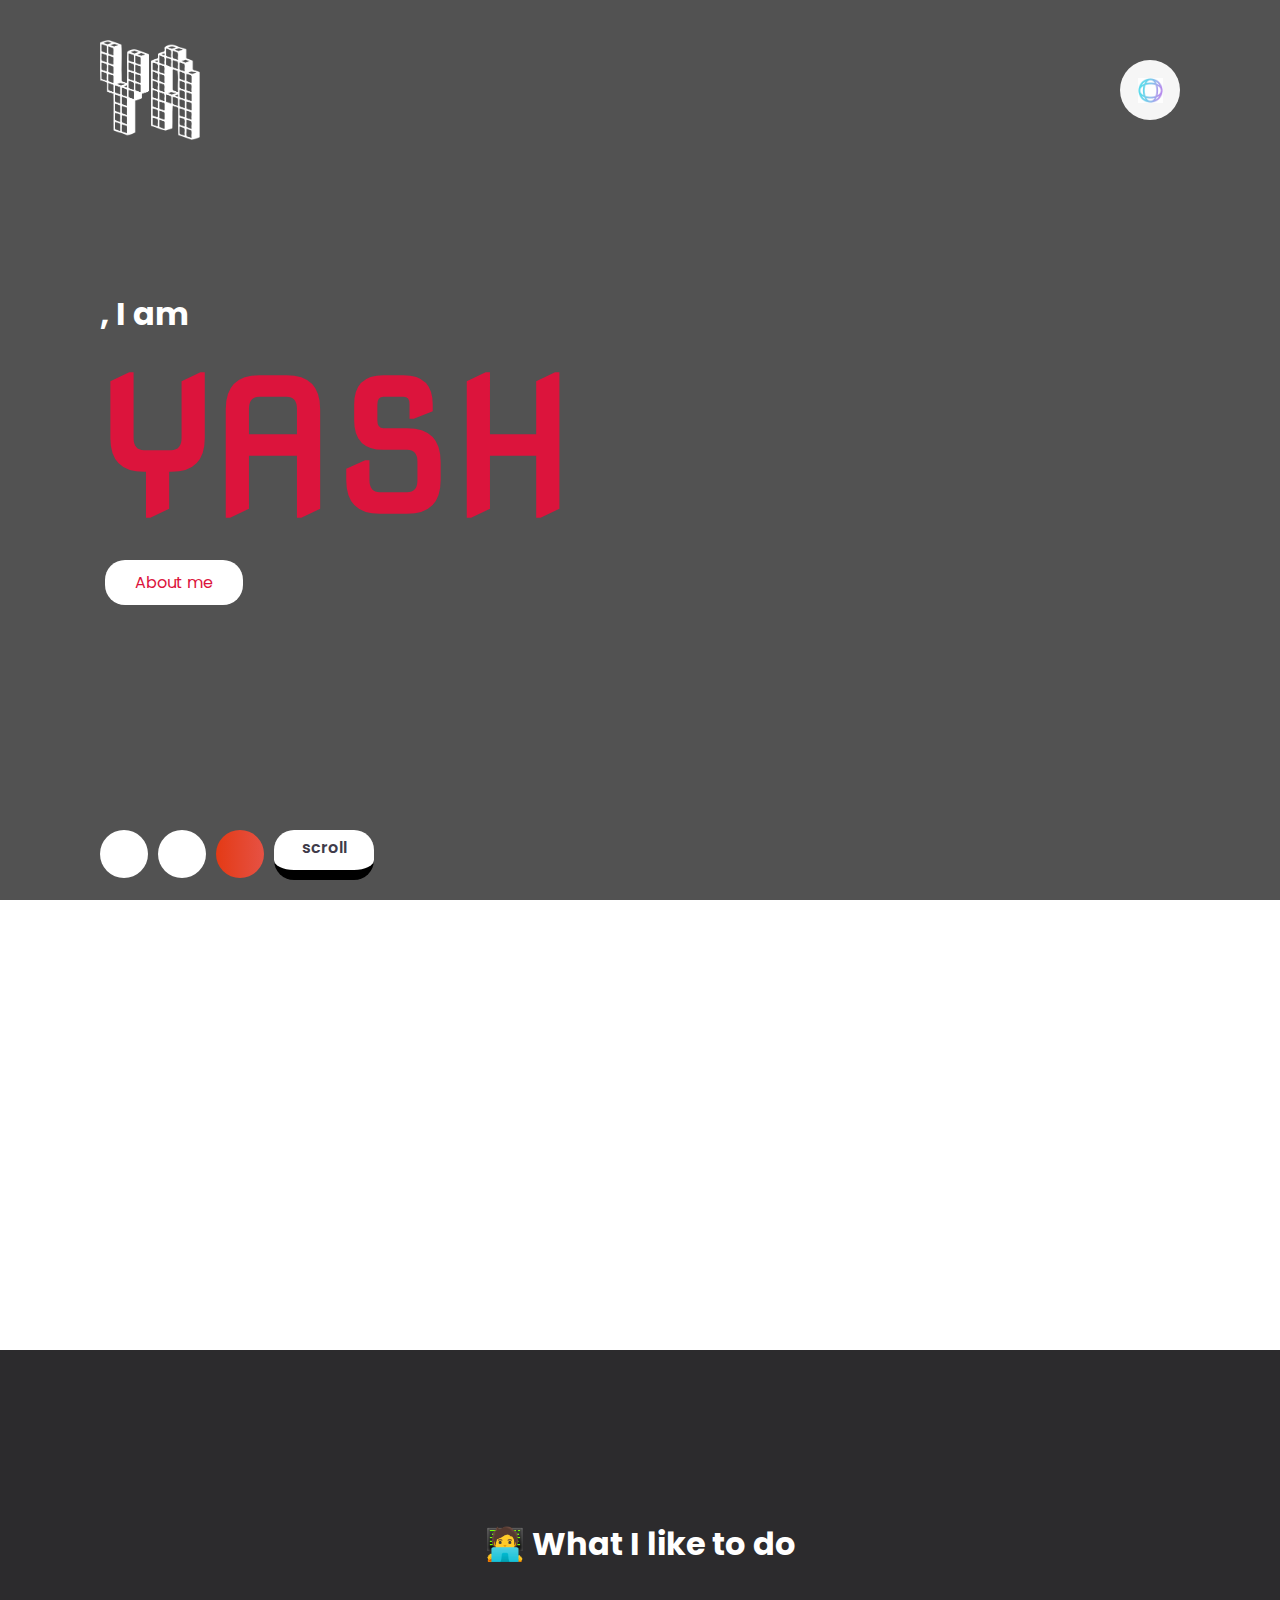
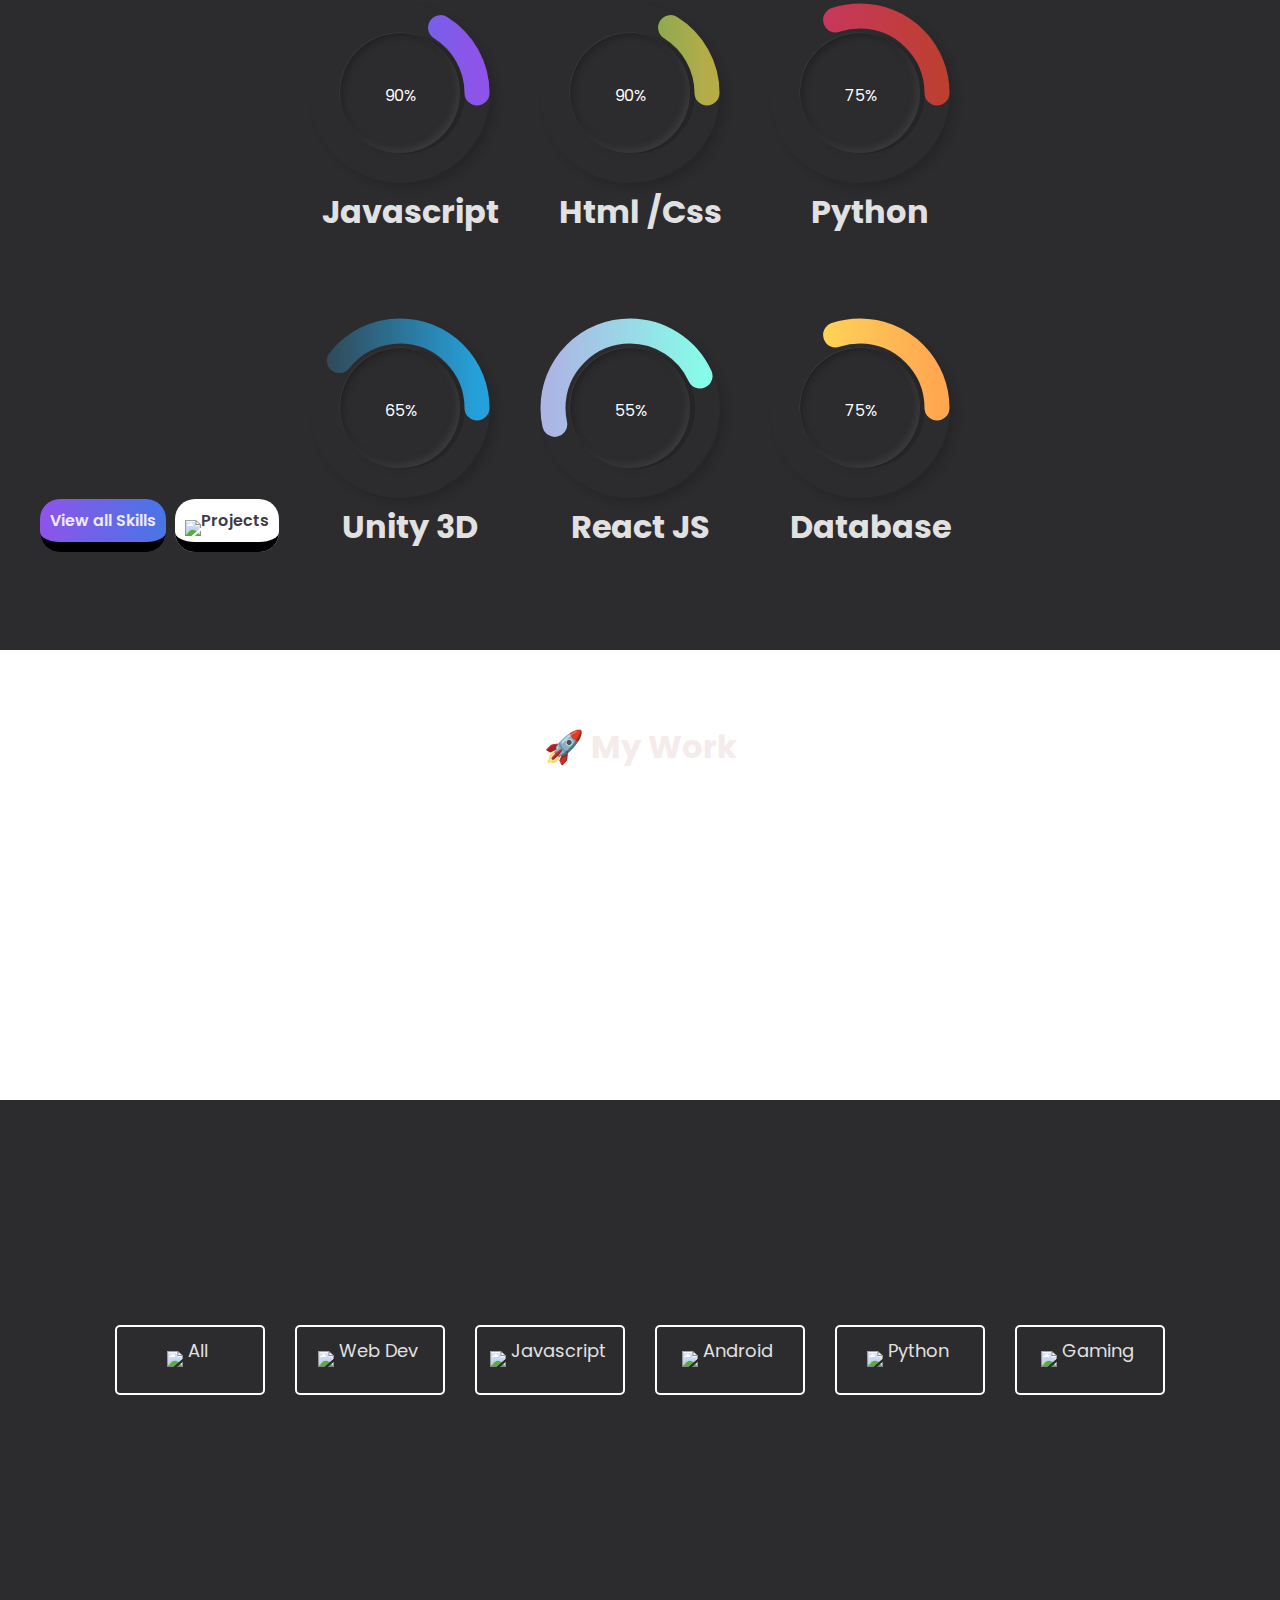
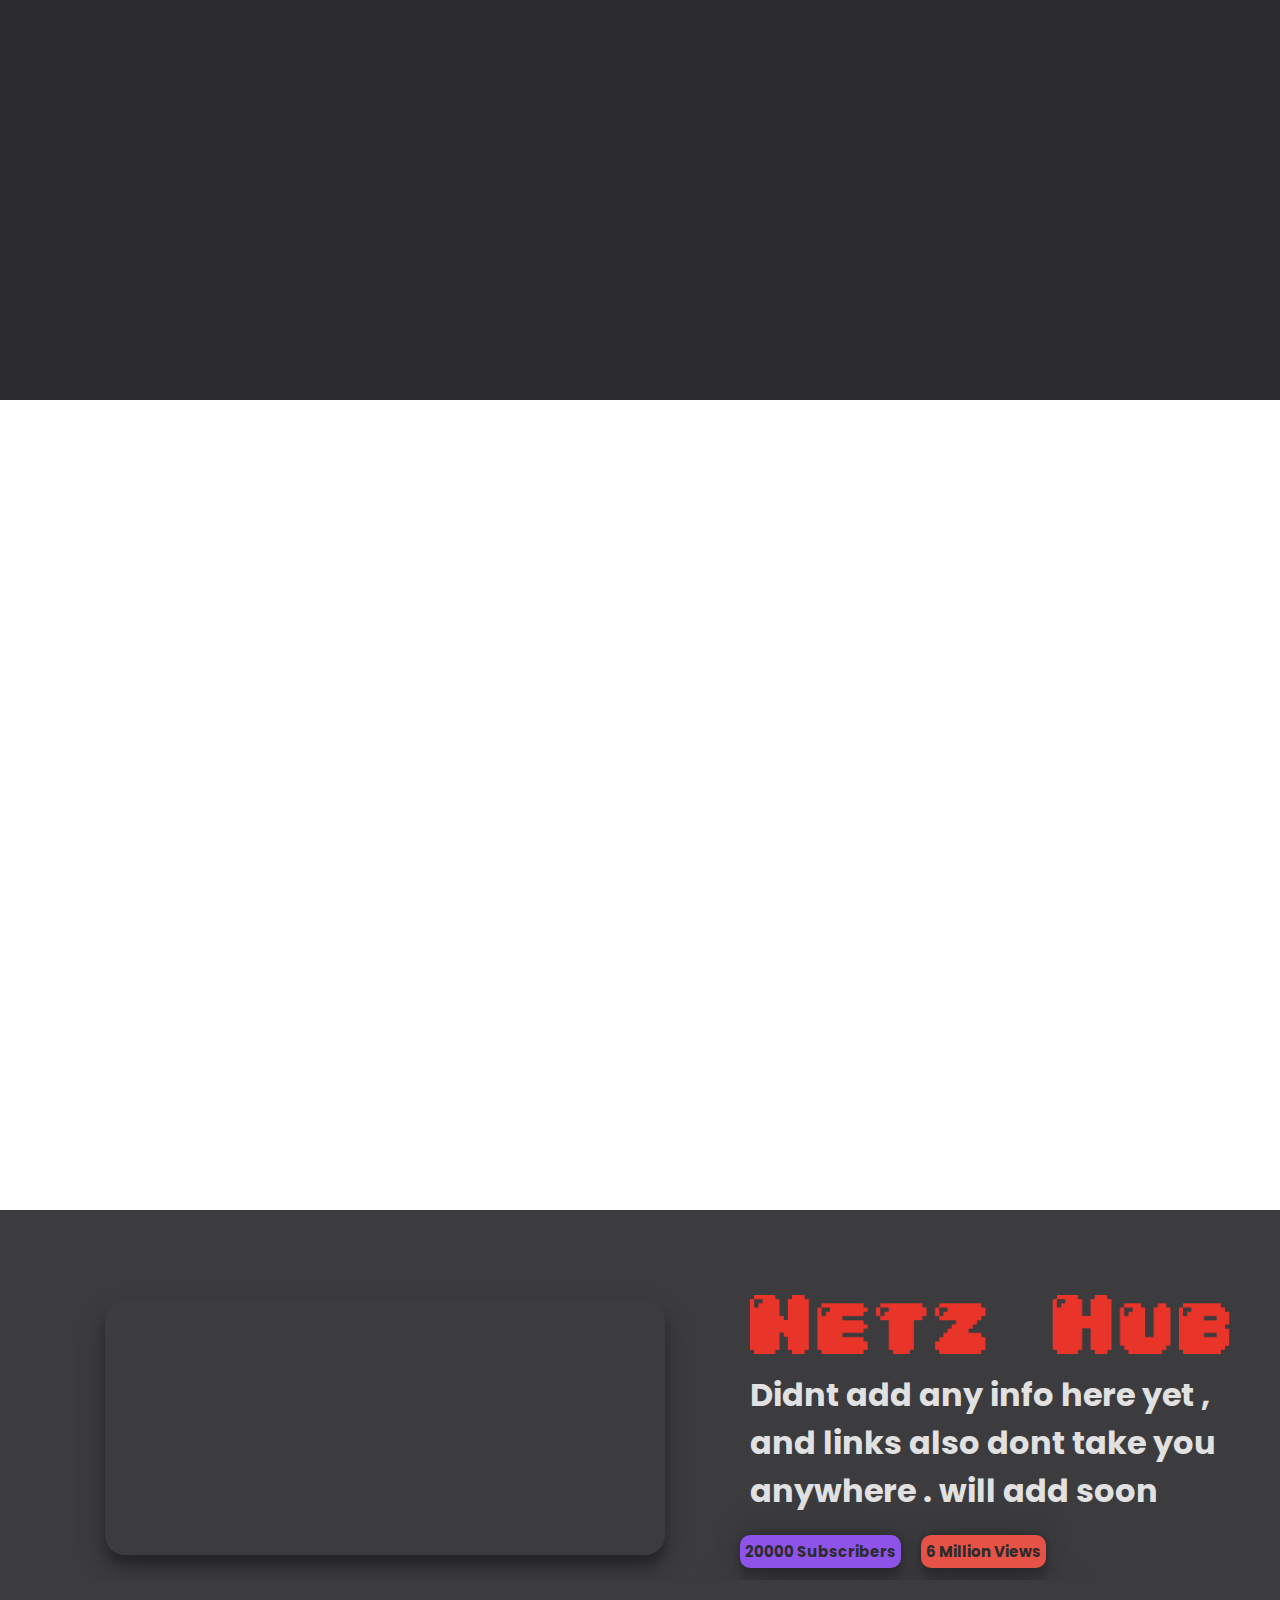
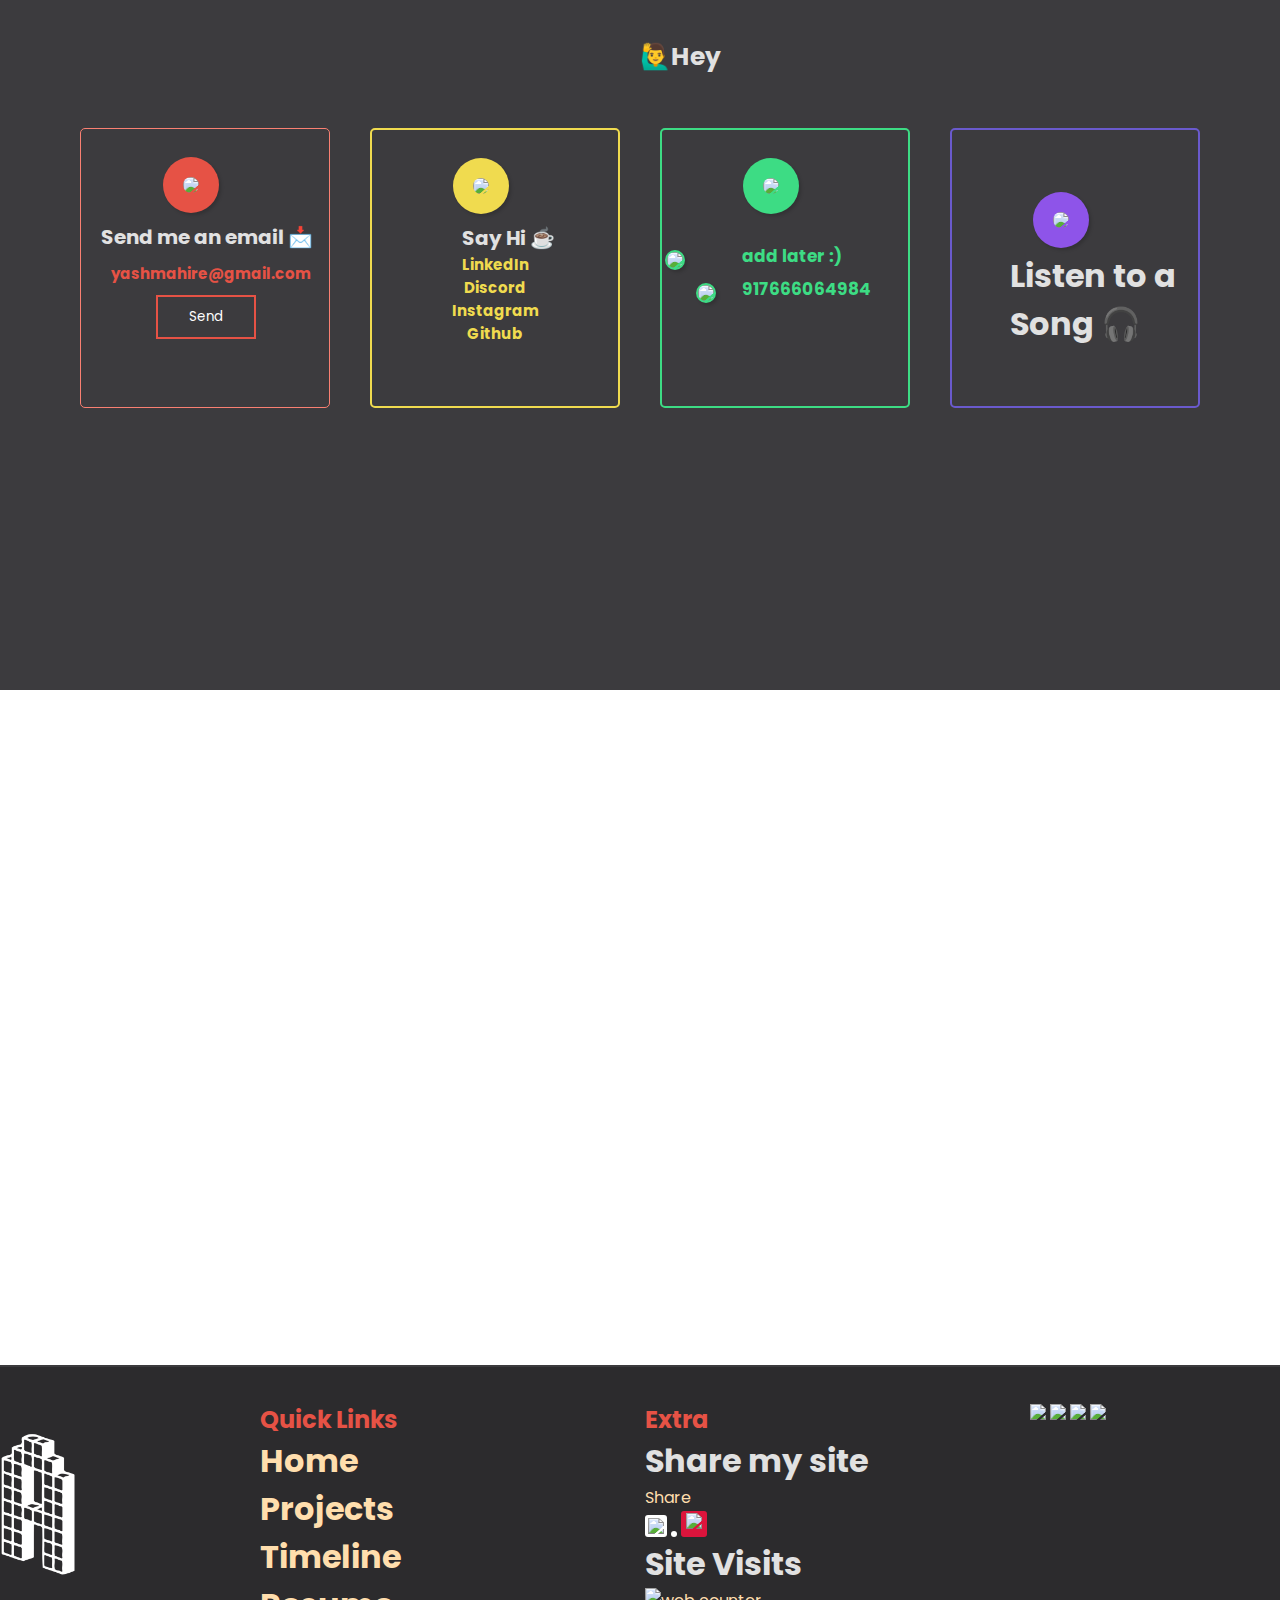
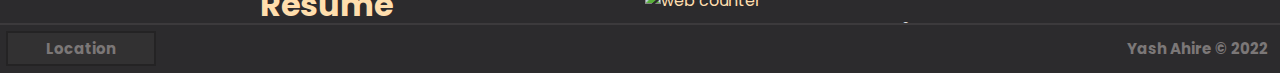
==== index.html @ e5a900ff "Update index.html" ====
<!DOCTYPE html>
<html lang="en">
  <head>
    <meta property="og:title" content="Yash's Portfolio Site " />
<meta property="og:description" content="Visit my Portfolio Site" />
<meta property="og:image" content="https://gifsyash.netlify.app/" />
    

    <meta charset="UTF-8" />
    <link rel="icon" type="image/x-icon" href="/Images/favicon.ico">
    <meta http-equiv="X-UA-Compatible" content="IE=edge" />
    <meta name="viewport" content="width=device-width, initial-scale=1.0" />
    <link rel="stylesheet" href="style.css" />
    
    <title>Yash Ahire</title>
  </head>
  <body>

    <div id="fb-root"></div>
<script async defer crossorigin="anonymous" src="https://connect.facebook.net/en_GB/sdk.js#xfbml=1&version=v14.0" nonce="l4SDa9qL"></script>

   <div id="preloader"></div>
   <div id="preloader1"></div>

    <!-- <... Front Page...> -->
    <section class="showcase">
      <header>
        <img class="logoimg" src = "/Images/logoimg.png">
        <div class="toggle">

        
          
        </div>
      </header>
      <video src="https://drive.google.com/uc?export=download&id=1hF4ecDEqpbgcAtjs-jgtnWR8RNo-8ffy"
      muted loop autoplay  alt="/Images/bk.png" ></video>

      <div class="overlay"></div>
      <div class="text">
        <h2><span class="auto-type"></span> , I am</h2>
        <h3>YASH</h3>
        <a href="/About me/about.html" class="abts">About me</a>
      </div>

      <ul class="social">
        <li ><a class="fb" href="https://linkedin.com/in/yahire"><img src="/Images/in.png" alt="" /></a></li>
        <li><a class="git" href="https://github.com/YashAnetz"><img src="/Images/git.png" alt="" /></a></li>
        <li><a class="yt" href="https://www.youtube.com/channel/UC6RlH4MrFA6i2940YKGhSkA"><img src="/Images/yt.png" alt="" /></a></li>
        <li><a class="scr" >scroll<img src="/Images/scrolll.png" alt="" /></a></li>

        
      </ul>
    </section>
    


    <div class = "menu">
        <ul>
            <li><a href="#">Home</a></li>
            <li><a href="#projects">Projects</a></li>
            <li><a class="ytbss" href="https://www.youtube.com/channel/UC6RlH4MrFA6i2940YKGhSkA">Youtube</a></li>
            <li><a href="/About me/res.pdf">Resume</a></li>
            <li><a class="abts" href="/About me/about.html">About me</a></li>
            <li><a class="ctn" href="#cn">Contact</a></li>
        </ul>

        </div>

  
        <script src="https://cdn.jsdelivr.net/npm/typed.js@2.0.12"></script>
        <script>
 
        
          var typed = new Typed(".auto-type", {
            strings: ['Hello','hola' ,'Namaste','Olá', 'nǐ hǎo 你好 ', 'Hallo' ,'Bonjour', 'Konnichiwa','Guten tag', '👋'  ],
            typeSpeed: 150,
            backSpeed: 150,
            loop: true
          });

          // <!-- <... Front Page end...> -->

        



      
          </script>



<section class="skills BeforeScroll" id="first">
  <div class="skillcon" >
  <h1 class="skill-header"  >🧑‍💻 What I like to do</h1>
  <div class="overlay1"></div>
  <div class="grid" id="grid">
 

    <div class="gridel"><div class="outer"><div class="inner">
      <div id="number">90%</div>
    </div></div>
  
    <svg xmlns="http://www.w3.org/2000/svg" version="1.1" width="180px" height="180px">
      <defs>
         <linearGradient id="GradientColor1">
            <stop offset="0%" stop-color="#4776E6 " />
            <stop offset="100%" stop-color="#8E54E9" />
         </linearGradient>
      </defs>
      <circle class="c1" stroke-linecap="round" />
</svg>

<h1 class="skilllabel">Javascript</h1>
</div>

<div class="gridel"><div class="outer"><div class="inner">
  <div id="number">90%</div>
</div></div>

<svg xmlns="http://www.w3.org/2000/svg" version="1.1" width="180px" height="180px">
  <defs>
     <linearGradient id="GradientColor2">
        <stop offset="0%" stop-color="#3CA55C" />
        <stop offset="100%" stop-color="#B5AC49" />
     </linearGradient>
  </defs>
  <circle class="c2" stroke-linecap="round" />
</svg>

<h1 class="skilllabel">Html /Css</h1>
</div>


<div class="gridel"><div class="outer"><div class="inner">
  <div id="number">75%</div>
</div></div>

<svg xmlns="http://www.w3.org/2000/svg" version="1.1" width="180px" height="180px">
  <defs>
     <linearGradient id="GradientColor3">
        <stop offset="0%" stop-color="#CB356B " />
        <stop offset="100%" stop-color="#BD3F32" />
     </linearGradient>
  </defs>
  <circle class="c3" stroke-linecap="round" />
</svg>

<h1 class="skilllabel" >Python</h1>
</div>



<div class="gridel"><div class="outer"><div class="inner">
  <div id="number">65%</div>
</div></div>



<svg xmlns="http://www.w3.org/2000/svg" version="1.1" width="180px" height="180px">
  <defs>
     <linearGradient id="GradientColor4">
        <stop offset="0%" stop-color="#314755" />
        <stop offset="100%" stop-color="#26a0da" />
     </linearGradient>
  </defs>
  <circle class="c4" stroke-linecap="round" />
</svg>

<h1 class="skilllabel">Unity 3D</h1>
</div>

<div class="gridel"><div class="outer"><div class="inner">
  <div id="number">55%</div>
</div></div>

<svg xmlns="http://www.w3.org/2000/svg" version="1.1" width="180px" height="180px">
  <defs>
     <linearGradient id="GradientColor5">
        <stop offset="0%" stop-color="#acb6e5 " />
        <stop offset="100%" stop-color="#86fde8" />
     </linearGradient>
  </defs>
  <circle class="c5" stroke-linecap="round" />
</svg>

<h1 class="skilllabel">React JS</h1>
</div>


<div class="gridel"><div class="outer"><div class="inner">
  <div id="number">75%</div>
</div></div>

<svg xmlns="http://www.w3.org/2000/svg" version="1.1" width="180px" height="180px">
  <defs>
     <linearGradient id="GradientColor6">
        <stop offset="0%" stop-color="#ffe259" />
        <stop offset="100%" stop-color="#ffa751" />
     </linearGradient>
  </defs>
  <circle class="c6" stroke-linecap="round" />
</svg>

<h1 class="skilllabel">Database</h1>
</div>



    

    
   

  </div>
  <div class="page2-buttons">
  <a href="https://yashahire.netlify.app/about%20me/about/#hob" class="skills-more" >View all Skills</a>
  <a href="#second" class="topro"><img src="/Images/scrolll.png"/>Projects</a>
  </div>
</div>






<section>
  <h1 class="work-header"  id="second">🚀 My Work</h1>
  <section class="projects" id="projects">
    <div class="grid1">
      <div class="gridel1 al" tabindex="1" autofocus><img src="https://img.icons8.com/ios-glyphs/30/FFFFFF/globe--v1.png"/>All</div>

      <div class="gridel1 we" tabindex="1"><img src="https://img.icons8.com/ios-glyphs/30/FFFFFF/globe--v1.png"/>Web Dev</div>
      <div class="gridel1 js" tabindex="1"><img src="https://img.icons8.com/ios-glyphs/30/FFFFFF/javascript.png"/>Javascript</div>
      <div class="gridel1 an" tabindex="1"><img src="https://img.icons8.com/ios-glyphs/30/FFFFFF/android-os.png"/>Android</div>
      <div class="gridel1 py" tabindex="1"><img src="https://img.icons8.com/ios-glyphs/30/FFFFFF/python.png"/>Python</div>
      <div class="gridel1 ga" tabindex="1"><img src="https://img.icons8.com/ios-glyphs/30/FFFFFF/basketball--v1.png"/>Gaming</div>
      
<!-- 
      █░░░█ █▀▀ █▀▀▄ 　 █▀▀█ █▀▀█ █▀▀█ ░░▀ █▀▀ █▀▀ ▀▀█▀▀ █▀▀ 
      █▄█▄█ █▀▀ █▀▀▄ 　 █░░█ █▄▄▀ █░░█ ░░█ █▀▀ █░░ ░░█░░ ▀▀█ 
      ░▀░▀░ ▀▀▀ ▀▀▀░ 　 █▀▀▀ ▀░▀▀ ▀▀▀▀ █▄█ ▀▀▀ ▀▀▀ ░░▀░░ ▀▀▀ -->

  
    </div>
    <div class="web hide">
    <div class="grid1projects">
      
      <div class="gridwd">
        
        <img class="cardimg" src="/Images/port2022.png">
       
         <img class="cardlogo" id="logo"  src="/Images/logoimg.png"> 
        <div class="cardoverlay">
          <h1 class="cardheading">Portfolio 2022</h1>
          <div class="cardhover">
              <p class="cardtext"> This is my new and updated portfolio site with added features and more content . MI have added some new features like Share buttons , Rating option , Listen to songs from spotify and some animations  </p>
              <a href="https://github.com/YashAnetz/NewPortfolio-2022"> <img class="gitmid" id="gitmid" src="/gifd/git.gif"/></a>
              <a href="https://yashahire.netlify.app/"><img class="nextmid" id="nextmid" src="/gifd/nextgif.gif"/></a>
 

          </div>
        </div>
      </div>



      <div class="gridwd"><img class="cardimg" src="/Images/oldport.png"><img class="cardlogo" id="logo" src="/Images/oldport (1).png">
        <div class="cardoverlay">
          <h1 class="cardheading">Portfolio 2019</h1>
          <div class="cardhover2">
            <p class="cardtext">This is my old portfolio site . I wont be updating any content on this site but this website will be online in Netlify . </p>
            <a href="https://github.com/YashAnetz/NewPortfolio-2022"> <img class="gitmid" id="gitmid" src="/gifd/git.gif"/></a>
             <a href="https://yashnetz.netlify.app/"><img class="nextmid" id="nextmid"src="/gifd/nextgif.gif"/></a>


          </div>
        </div></div>

      <div class="gridwd"><img class="cardimg" src="/Images/yog.png"><img class="cardlogo" id="logo" src="/Images/yogaico.png">
        <div class="cardoverlay">
          <h1 class="cardheading">Niramay - Yoga Site</h1>
          <div class="cardhover3">
            <p class="cardtext"> I am  developing this website for Niramay Yoga Centre . This site is currently a Infromation only site . I am planning to add Registration , Online payment etc options to this site . This site is currently on netlify and would be moved to a permanent domain.  </p>
            <a href="https://github.com/YashAnetz/NewPortfolio-2022"> <img class="gitmid" id="gitmid" src="/gifd/git.gif"/></a>
             <a href=" https://niramayyoga.netlify.app/"><img class="nextmid" id="nextmid"src="/gifd/nextgif.gif"/></a>


          </div>
        </div></div>

      <div class="gridwd"><img class="cardimg" src="/Images/blogger.png"><img class="cardlogo" id="logo" src="/Images/minebloico.png">
      
        <div class="cardoverlay">
          <h1 class="cardheading">Mini Blogger</h1>
          <div class="cardhover4">
            <p class="cardtext">This is a miniBlogging site which combines Javascript and firebase . The application is simple with the add and append function . where the blog content is Saved and retrieved from firebase  </p>
            <a href="https://github.com/YashAnetz/NewPortfolio-2022"> <img class="gitmid" id="gitmid" src="/gifd/git.gif"/></a>
             <a href="#"><img class="nextmid" id="nextmid"src="/gifd/nextgif.gif"/></a>


          </div>
        </div></div>
      
          
    
  
    </div>
    </div>

<!-- 
    ░█████╗░███╗░░██╗██████╗░██████╗░░█████╗░██╗██████╗░
    ██╔══██╗████╗░██║██╔══██╗██╔══██╗██╔══██╗██║██╔══██╗
    ███████║██╔██╗██║██║░░██║██████╔╝██║░░██║██║██║░░██║
    ██╔══██║██║╚████║██║░░██║██╔══██╗██║░░██║██║██║░░██║
    ██║░░██║██║░╚███║██████╔╝██║░░██║╚█████╔╝██║██████╔╝
    ╚═╝░░╚═╝╚═╝░░╚══╝╚═════╝░╚═╝░░╚═╝░╚════╝░╚═╝╚═════╝░ -->


    <div class="android hide">
      <div class="grid1projects">
        
        <div class="gridwd"><img class="cardimg" src="/Images/foodiess.png">
          <img class="cardlogo" id="logo" src="/Images/foodielogo.PNG">
      
          <div class="cardoverlay">
            <h1 class="cardheading">Foodie: order</h1>
            <div class="cardhover2">
              <p class="cardtext">This application was created as my undergrad MINIproject . Foodie app lets the user order food from street food stalls or book table at restaurants . The application also has a feature for business owners to register their restaurants</p>
              <a href="https://github.com/YashAnetz/NewPortfolio-2022"> <img class="gitmid" id="gitmid" src="/gifd/git.gif"/></a>
               <a href="#"><img class="nextmid" id="nextmid"src="/gifd/nextgif.gif"/></a>
  
  
            </div>
          </div></div>

          <div class="gridwd"><img class="cardimg" src="/Images/boxss.png"><img class="cardlogo" id="logo" src="/Images/boxlogo.png">
      
            <div class="cardoverlay">
              <h1 class="cardheading">BOX 2d - Retro</h1>
              <div class="cardhover3">
                <p class="cardtext">This is a retro android game based on the famous game : Mario Bros . Instead of a human like character this game features a box . This game has obstracles , Coins , Powerups etc</p>
                <a href="https://github.com/YashAnetz/NewPortfolio-2022"> <img class="gitmid" id="gitmid" src="/gifd/git.gif"/></a>
                 <a href="#"><img class="nextmid" id="nextmid"src="/gifd/nextgif.gif"/></a>
    
    
              </div>
            </div></div>

            <div class="gridwd"><img class="cardimg" src="/Images/racerss.png"><img class="cardlogo" id="logo" src="/Images/racelogo.png">
      
              <div class="cardoverlay">
                <h1 class="cardheading">Highway Racer 2d</h1>
                <div class="cardhover4">
                  <p class="cardtext"> Highway racer 2d is inspired by old 2d racing games . Even with minimal graphics and Memory specs , This game can run smoothly on any device .  </p>
                  <a href="https://github.com/YashAnetz/NewPortfolio-2022"> <img class="gitmid" id="gitmid" src="/gifd/git.gif"/></a>
                   <a href="#"><img class="nextmid" id="nextmid"src="/gifd/nextgif.gif"/></a>
      
      
                </div>
              </div></div>
        
    
      </div>
      </div>

<!--       
██████╗░██╗░░░██╗████████╗██╗░░██╗░█████╗░███╗░░██╗
██╔══██╗╚██╗░██╔╝╚══██╔══╝██║░░██║██╔══██╗████╗░██║
██████╔╝░╚████╔╝░░░░██║░░░███████║██║░░██║██╔██╗██║
██╔═══╝░░░╚██╔╝░░░░░██║░░░██╔══██║██║░░██║██║╚████║
██║░░░░░░░░██║░░░░░░██║░░░██║░░██║╚█████╔╝██║░╚███║
╚═╝░░░░░░░░╚═╝░░░░░░╚═╝░░░╚═╝░░╚═╝░╚════╝░╚═╝░░╚══╝ -->

<div class="python hide">
  <div class="grid1projects">

    <div class="gridwd"><img class="cardimg" src="/Images/hearmess.png">
      <img class="cardlogo" id="logo" src="/Images/hearmelogo.png">
  
      <div class="cardoverlay">
        <h1 class="cardheading">Hear me - ASL</h1>
        <div class="cardhover2">
          <p class="cardtext">Hear me is a application integrated with Leap Motion controller which maps Hand movements to XYZ Axis and with the help of Machine learning coverts the Sign language to Audio . This application is Highly beneficial for the deaf and mute .</p>
          <a href="https://github.com/YashAnetz/NewPortfolio-2022"> <img class="gitmid" id="gitmid" src="/gifd/git.gif"/></a>
           <a href="https://youtu.be/J1H-A5mk0lQ"><img class="nextmid" id="nextmid"src="/gifd/nextgif.gif"/></a>


        </div>
      </div></div>




    </div></div>

<!--     
░██████╗░░█████╗░███╗░░░███╗██╗███╗░░██╗░██████╗░
██╔════╝░██╔══██╗████╗░████║██║████╗░██║██╔════╝░
██║░░██╗░███████║██╔████╔██║██║██╔██╗██║██║░░██╗░
██║░░╚██╗██╔══██║██║╚██╔╝██║██║██║╚████║██║░░╚██╗
╚██████╔╝██║░░██║██║░╚═╝░██║██║██║░╚███║╚██████╔╝
░╚═════╝░╚═╝░░╚═╝╚═╝░░░░░╚═╝╚═╝╚═╝░░╚══╝░╚═════╝░ -->


    <div class="gaming hide">
      <div class="grid1projects">

        <div class="gridwd"><img class="cardimg" src="/Images/whackss.png">
          <img class="cardlogo" id="logo" src="/Images/whacklogo.png">
      
          <div class="cardoverlay">
            <h1 class="cardheading">Whack a Mole</h1>
            <div class="cardhover4">
              <p class="cardtext">The information will be added later whem I get time until that Its all lorems and ipsons  
                consectetur adipisicing elit. Voluptatum commodi,
                quos vero praesentium aliquam aperiam quas veritatis
                 nemo voluptates voluptas.</p>
              <a href="https://github.com/YashAnetz/NewPortfolio-2022"> <img class="gitmid" id="gitmid" src="/gifd/git.gif"/></a>
               <a href="#"><img class="nextmid" id="nextmid"src="/gifd/nextgif.gif"/></a>
    
    
            </div>
          </div></div>

          <div class="gridwd"><img class="cardimg" src="/Images/logoss.png">
            <img class="cardlogo" id="logo" src="/Images/guesslogo.png">
        
            <div class="cardoverlay">
              <h1 class="cardheading">Guess the Logo</h1>
              <div class="cardhover3">
                <p class="cardtext">The information will be added later whem I get time until that Its all lorems and ipsons  
                  consectetur adipisicing elit. Voluptatum commodi,
                  quos vero praesentium aliquam aperiam quas veritatis
                   nemo voluptates voluptas.</p>
                <a href="https://github.com/YashAnetz/NewPortfolio-2022"> <img class="gitmid" id="gitmid" src="/gifd/git.gif"/></a>
                 <a href="#"><img class="nextmid" id="nextmid"src="/gifd/nextgif.gif"/></a>
      
      
              </div>
            </div></div>

            <div class="gridwd"><img class="cardimg" src="/Images/pigss.png">
              <img class="cardlogo" id="logo" src="/Images/piglogo.png">
          
              <div class="cardoverlay">
                <h1 class="cardheading">PIG Game - 2P</h1>
                <div class="cardhover2">
                  <p class="cardtext">The information will be added later whem I get time until that Its all lorems and ipsons  
                    consectetur adipisicing elit. Voluptatum commodi,
                    quos vero praesentium aliquam aperiam quas veritatis
                     nemo voluptates voluptas.</p>
                  <a href="https://github.com/YashAnetz/NewPortfolio-2022"> <img class="gitmid" id="gitmid" src="/gifd/git.gif"/></a>
                   <a href="#"><img class="nextmid" id="nextmid"src="/gifd/nextgif.gif"/></a>
        
        
                </div>
              </div></div>

              <div class="gridwd"><img class="cardimg" src="/Images/guessnumss.png">
                <img class="cardlogo" id="logo" src="/Images/guessnumlogo.png">
            
                <div class="cardoverlay">
                  <h1 class="cardheading">Guess the Number</h1>
                  <div class="cardhover2">
                    <p class="cardtext">The information will be added later whem I get time until that Its all lorems and ipsons  
                      consectetur adipisicing elit. Voluptatum commodi,
                      quos vero praesentium aliquam aperiam quas veritatis
                       nemo voluptates voluptas.</p>
                    <a href="https://github.com/YashAnetz/NewPortfolio-2022"> <img class="gitmid" id="gitmid" src="/gifd/git.gif"/></a>
                     <a href="#"><img class="nextmid" id="nextmid"src="/gifd/nextgif.gif"/></a>
          
          
                  </div>
                </div></div>

                <div class="gridwd"><img class="cardimg" src="/Images/racerss.png"><img class="cardlogo" id="logo" src="/Images/racelogo.png">
      
                  <div class="cardoverlay">
                    <h1 class="cardheading">Highway Racer 2d</h1>
                    <div class="cardhover4">
                      <p class="cardtext"> Highway racer 2d is inspired by old 2d racing games . Even with minimal graphics and Memory specs , This game can run smoothly on any device .  </p>
                      <a href="https://github.com/YashAnetz/NewPortfolio-2022"> <img class="gitmid" id="gitmid" src="/gifd/git.gif"/></a>
                       <a href="http://thenetzhub.blogspot.com/2018/02/image-result-for-download-for-android.html"><img class="nextmid" id="nextmid"src="/gifd/nextgif.gif"/></a>
          
          
                    </div>
                  </div></div>

               


        
                  <div class="gridwd"><img class="cardimg" src="/Images/boxss.png"><img class="cardlogo" id="logo" src="/Images/boxlogo.png">
              
                    <div class="cardoverlay">
                      <h1 class="cardheading">BOX 2d - Retro</h1>
                      <div class="cardhover3">
                        <p class="cardtext">This is a retro android game based on the famous game : Mario Bros . Instead of a human like character this game features a box . This game has obstracles , Coins , Powerups etc</p>
                        <a href="https://github.com/YashAnetz/NewPortfolio-2022"> <img class="gitmid" id="gitmid" src="/gifd/git.gif"/></a>
                         <a href="http://thenetzhub.blogspot.com/2018/02/box-2d-android-statusunder-construction.html"><img class="nextmid" id="nextmid"src="/gifd/nextgif.gif"/></a>
            
            
                      </div>
                    </div></div>
              
          
    


      </div></div>

      
<!-- 
  ───░█ ─█▀▀█ ░█──░█ ─█▀▀█ ░█▀▀▀█ ░█▀▀█ ░█▀▀█ ▀█▀ ░█▀▀█ ▀▀█▀▀ 
  ─▄─░█ ░█▄▄█ ─░█░█─ ░█▄▄█ ─▀▀▀▄▄ ░█─── ░█▄▄▀ ░█─ ░█▄▄█ ─░█── 
  ░█▄▄█ ░█─░█ ──▀▄▀─ ░█─░█ ░█▄▄▄█ ░█▄▄█ ░█─░█ ▄█▄ ░█─── ─░█── -->


      <div class="javascript hide">
        <div class="grid1projects">


          <div class="gridwd"><img class="cardimg" src="/Images/mazess.png">
            <img class="cardlogo" id="logo" src="/Images/bankistlogo.png">
        
            <div class="cardoverlay">
              <h1 class="cardheading">MAZE BANK - Online</h1>
              <div class="cardhover2">
                <p class="cardtext">Maze bank is based on Jonas's Bankist application from Udemy course . Maze bank application has a minimal UI and simplified banking experience with multiple operations and currencies .🆕 - Apply for loan</p>
                <a href="https://github.com/YashAnetz/NewPortfolio-2022"> <img class="gitmid" id="gitmid" src="/gifd/git.gif"/></a>
                 <a href="/Projects/2 Spending Tracker/spend.html"><img class="nextmid" id="nextmid"src="/gifd/nextgif.gif"/></a>
      
      
              </div>
            </div></div>



            <div class="gridwd"><img class="cardimg" src="/Images/moneyss.png">
              <img class="cardlogo" id="logo" src="/Images/moneylogo.png">
          
              <div class="cardoverlay">
                <h1 class="cardheading">Spending Tracker</h1>
                <div class="cardhover2">
                  <p class="cardtext">

                    This mini app lets you manage yout daily expenses . you can enter income and expenses and this application with compute the total balance as well as the history of expenditure . You can also set a income / Spending goal


                    </p>
                  <a href="https://github.com/YashAnetz/NewPortfolio-2022"> <img class="gitmid" id="gitmid" src="/gifd/git.gif"/></a>
                   <a href="/Projects/2 Spending Tracker/spend.html"><img class="nextmid" id="nextmid"src="/gifd/nextgif.gif"/></a>
        
        
                </div>
              </div></div>



              <div class="gridwd"><img class="cardimg" src="/Images/milesss.png">
                <img class="cardlogo" id="logo" src="/Images/mileslogo.png">
            
                <div class="cardoverlay">
                  <h1 class="cardheading">Miles Tracker</h1>
                  <div class="cardhover2">
                    <p class="cardtext">This Mini App lets you Set a goal in kilometers ,
                    Track your daily walking distance ,
                    you will get a prompt once the goal is reached . This app also calculates yor daily average and calories burnt . 
          </p>
                    <a href="https://github.com/YashAnetz/NewPortfolio-2022"> <img class="gitmid" id="gitmid" src="/gifd/git.gif"/></a>
                     <a href="/Projects/3 Miles Tracker/tracker.html"><img class="nextmid" id="nextmid"src="/gifd/nextgif.gif"/></a>
          
          
                  </div>
                </div></div>

                <div class="gridwd"><img class="cardimg" src="/Images/logoss.png">
                  <img class="cardlogo" id="logo" src="/Images/guesslogo.png">
              
                  <div class="cardoverlay">
                    <h1 class="cardheading">Guess the Logo</h1>
                    <div class="cardhover3">
                      <p class="cardtext">Based on old flash game . Think about a logo from the list . Answer Yes or No questions and this app will guess the logo for you . This application uses array operations and other simple datastrctures to determine accurate logo .</p>
                      <a href="https://github.com/YashAnetz/NewPortfolio-2022"> <img class="gitmid" id="gitmid" src="/gifd/git.gif"/></a>
                       <a href="/Projects/4 Guess the logo/magic.html"><img class="nextmid" id="nextmid"src="/gifd/nextgif.gif"/></a>
            
            
                    </div>
                  </div></div>

                  
                  <div class="gridwd"><img class="cardimg" src="/Images/todoss.png">
                    <img class="cardlogo" id="logo" src="/Images/todologo.png">
                
                    <div class="cardoverlay">
                      <h1 class="cardheading">TODO List and Sort</h1>
                      <div class="cardhover2">
                        <p class="cardtext">The information will be added later whem I get time until that Its all lorems and ipsons  
                          consectetur adipisicing elit. Voluptatum commodi,
                          quos vero praesentium aliquam aperiam quas veritatis
                           nemo voluptates voluptas.</p>
                        <a href="https://github.com/YashAnetz/NewPortfolio-2022"> <img class="gitmid" id="gitmid" src="/gifd/git.gif"/></a>
                         <a href="/Projects/5 ToDO list/todo.html"><img class="nextmid" id="nextmid"src="/gifd/nextgif.gif"/></a>
              
              
                      </div>
                    </div></div>





                  <div class="gridwd"><img class="cardimg" src="/Images/tipss.png">
                    <img class="cardlogo" id="logo" src="/Images/tiplogo.png">
                
                    <div class="cardoverlay">
                      <h1 class="cardheading">Tip Calculator</h1>
                      <div class="cardhover2">
                        <p class="cardtext">The information will be added later whem I get time until that Its all lorems and ipsons  
                          consectetur adipisicing elit. Voluptatum commodi,
                          quos vero praesentium aliquam aperiam quas veritatis
                           nemo voluptates voluptas.</p>
                        <a href="https://github.com/YashAnetz/NewPortfolio-2022"> <img class="gitmid" id="gitmid" src="/gifd/git.gif"/></a>
                         <a href="#"><img class="nextmid" id="nextmid"src="/gifd/nextgif.gif"/></a>
              
              
                      </div>
                    </div></div>




                      <div class="gridwd"><img class="cardimg" src="/Images/bankss.png">
                        <img class="cardlogo" id="logo" src="/Images/banklogo.png">
                    
                        <div class="cardoverlay">
                          <h1 class="cardheading">Javascript Bank</h1>
                          <div class="cardhover2">
                            <p class="cardtext">The information will be added later whem I get time until that Its all lorems and ipsons  
                              consectetur adipisicing elit. Voluptatum commodi,
                              quos vero praesentium aliquam aperiam quas veritatis
                               nemo voluptates voluptas.</p>
                            <a href="https://github.com/YashAnetz/NewPortfolio-2022"> <img class="gitmid" id="gitmid" src="/gifd/git.gif"/></a>
                             <a href="#"><img class="nextmid" id="nextmid"src="/gifd/nextgif.gif"/></a>
                  
                  
                          </div>
                        </div></div>


                        <div class="gridwd"><img class="cardimg" src="/Images/gradss.png">
                          <img class="cardlogo" id="logo" src="/Images/gradlogo.png">
                      
                          <div class="cardoverlay">
                            <h1 class="cardheading">Gradient Generator</h1>
                            <div class="cardhover2">
                              <p class="cardtext">The information will be added later whem I get time until that Its all lorems and ipsons  
                                consectetur adipisicing elit. Voluptatum commodi,
                                quos vero praesentium aliquam aperiam quas veritatis
                                 nemo voluptates voluptas.</p>
                              <a href="https://github.com/YashAnetz/NewPortfolio-2022"> <img class="gitmid" id="gitmid" src="/gifd/git.gif"/></a>
                               <a href="#"><img class="nextmid" id="nextmid"src="/gifd/nextgif.gif"/></a>
                    
                    
                            </div>
                          </div></div>


                          <div class="gridwd"><img class="cardimg" src="/Images/shadowss.png">
                            <img class="cardlogo" id="logo" src="/Images/shadow.png">
                        
                            <div class="cardoverlay">
                              <h1 class="cardheading">Shadow Generator</h1>
                              <div class="cardhover2">
                                <p class="cardtext">The information will be added later whem I get time until that Its all lorems and ipsons  
                                  consectetur adipisicing elit. Voluptatum commodi,
                                  quos vero praesentium aliquam aperiam quas veritatis
                                   nemo voluptates voluptas.</p>
                                <a href="https://github.com/YashAnetz/NewPortfolio-2022"> <img class="gitmid" id="gitmid" src="/gifd/git.gif"/></a>
                                 <a href="#"><img class="nextmid" id="nextmid"src="/gifd/nextgif.gif"/></a>
                      
                      
                              </div>
                            </div></div>

                            <div class="gridwd"><img class="cardimg" src="/Images/whackss.png">
                              <img class="cardlogo" id="logo" src="/Images/whacklogo.png">
                          
                              <div class="cardoverlay">
                                <h1 class="cardheading">Whack a Mole</h1>
                                <div class="cardhover4">
                                  <p class="cardtext">The information will be added later whem I get time until that Its all lorems and ipsons  
                                    consectetur adipisicing elit. Voluptatum commodi,
                                    quos vero praesentium aliquam aperiam quas veritatis
                                     nemo voluptates voluptas.</p>
                                  <a href="https://github.com/YashAnetz/NewPortfolio-2022"> <img class="gitmid" id="gitmid" src="/gifd/git.gif"/></a>
                                   <a href="#"><img class="nextmid" id="nextmid"src="/gifd/nextgif.gif"/></a>
                        
                        
                                </div>
                              </div></div>

                           
                    
                                <div class="gridwd"><img class="cardimg" src="/Images/pigss.png">
                                  <img class="cardlogo" id="logo" src="/Images/piglogo.png">
                              
                                  <div class="cardoverlay">
                                    <h1 class="cardheading">PIG Game - 2P</h1>
                                    <div class="cardhover2">
                                      <p class="cardtext">The information will be added later whem I get time until that Its all lorems and ipsons  
                                        consectetur adipisicing elit. Voluptatum commodi,
                                        quos vero praesentium aliquam aperiam quas veritatis
                                         nemo voluptates voluptas.</p>
                                      <a href="https://github.com/YashAnetz/NewPortfolio-2022"> <img class="gitmid" id="gitmid" src="/gifd/git.gif"/></a>
                                       <a href="#"><img class="nextmid" id="nextmid"src="/gifd/nextgif.gif"/></a>
                            
                            
                                    </div>
                                  </div></div>
                    
                                  <div class="gridwd"><img class="cardimg" src="/Images/guessnumss.png">
                                    <img class="cardlogo" id="logo" src="/Images/guessnumlogo.png">
                                
                                    <div class="cardoverlay">
                                      <h1 class="cardheading">Guess the Number</h1>
                                      <div class="cardhover2">
                                        <p class="cardtext">The information will be added later whem I get time until that Its all lorems and ipsons  
                                          consectetur adipisicing elit. Voluptatum commodi,
                                          quos vero praesentium aliquam aperiam quas veritatis
                                           nemo voluptates voluptas.</p>
                                        <a href="https://github.com/YashAnetz/NewPortfolio-2022"> <img class="gitmid" id="gitmid" src="/gifd/git.gif"/></a>
                                         <a href="#"><img class="nextmid" id="nextmid"src="/gifd/nextgif.gif"/></a>
                              
                              
                                      </div>
                                    </div></div>


                                    

                <div class="gridwd"><img class="cardimg" src="/Images/crowdss.png">
                  <img class="cardlogo" id="logo" src="/Images/crowdlogo.png">
              
                  <div class="cardoverlay">
                    <h1 class="cardheading">Crowd Simulator</h1>
                    <div class="cardhover2">
                      <p class="cardtext">The information will be added later whem I get time until that Its all lorems and ipsons  
                        consectetur adipisicing elit. Voluptatum commodi,
                        quos vero praesentium aliquam aperiam quas veritatis
                         nemo voluptates voluptas.</p>
                      <a href="https://github.com/YashAnetz/NewPortfolio-2022"> <img class="gitmid" id="gitmid" src="/gifd/git.gif"/></a>
                       <a href="#"><img class="nextmid" id="nextmid"src="/gifd/nextgif.gif"/></a>
            
            
                    </div>
                  </div></div>


                            
                            


                            



          












        </div></div>


        
<!-- ░█████╗░██╗░░░░░██╗░░░░░
██╔══██╗██║░░░░░██║░░░░░
███████║██║░░░░░██║░░░░░
██╔══██║██║░░░░░██║░░░░░
██║░░██║███████╗███████╗
╚═╝░░╚═╝╚══════╝╚══════╝ -->

<div class="all">
  <div class="grid1projects">

  



    </div></div>


  </section>







  <section class="yotubesection1" >
  <div class="youtubesectionandcontact">
        <div class="lastgrid">
              <div class="gridyoutube" id="youtuber">
                    <div class="youtubeel y1"><iframe class="youtubevid" src="https://www.youtube.com/embed/GGhzcpSI-Kg?start=12" title="YouTube video player" frameborder="0" allow="accelerometer; autoplay; clipboard-write; encrypted-media; gyroscope; picture-in-picture" allowfullscreen></iframe></div>
                    <div class="youtubeel y2">
                      <img src='/Images/netzhub.png'>
                      <h1>Didnt add any info here yet , and links also dont take you anywhere . will add soon</h1>
                      <div class="stats"  >
                        <h2>20000 Subscribers</h2>
                        <h3>6 Million Views</h3>

                      
                      </div>

                      <button class="visityt"  onclick="window.location.href = 'https://www.youtube.com/channel/UC6RlH4MrFA6i2940YKGhSkA';" >Visit</button>
                      
                    
                    </div>
              </div>


        </div>

        <h1 class="head"  >🙋‍♂️Hey</h1>


        <div class="contactgrid"  >
         
          <div class="contactel email" ><img id="cn" src="https://img.icons8.com/emoji/48/000000/envelope-.png"/>
            <h1>Send me an email 📩</h1>
            <h2>yashmahire@gmail.com</h2>
            <button class="sm" id="Contactz" onclick="window.location.href = 'mailto:yashmahire@gmail.com';">Send</button>
          </div>
          <div class="contactel socials"><img src="https://img.icons8.com/emoji/48/000000/hand-with-fingers-splayed-medium-skin-tone.png"/>
            <h1>Say Hi ☕</h1>
            <a href="https://www.linkedin.com/in/yahire
            "><h2>LinkedIn</h2></a>
            <a href="https://www.linkedin.com/in/yahire
            "><h2>Discord</h2></a>
            <a href="https://instagram.com/yashfromthenightswatch/
            "><h2>Instagram</h2></a>
            <a href="https://github.com/YashAnetz

            "><h2>Github</h2></a>
            
          
          </div>

          <div class="contactel address">
            <img class= "conimg" src="https://img.icons8.com/emoji/48/000000/globe-showing-americas-emoji.png"/>
        
          
           <img class="conad" id="conad" src="https://img.icons8.com/ios-glyphs/30/000000/marker--v1.png">
          <h2>  add later :) </h2>
          <img class="conad" id="conad1" src="https://img.icons8.com/ios-glyphs/30/000000/phone--v1.png">
          <h3>    917666064984</h3>
       
        
        
        </div>

          <div class="contactel spotify" >

            
            <img class="spotifylogo" src="https://img.icons8.com/emoji/48/000000/radio-emoji.png"/>
            <iframe class="spot"  src="https://open.spotify.com/embed/track/7BKLCZ1jbUBVqRi2FVlTVw?utm_source=generator&theme=0"  frameBorder="0" allowfullscreen="" allow="autoplay; clipboard-write; encrypted-media; fullscreen; picture-in-picture"></iframe>      
            <h1>Listen to a Song 🎧</h1>   
          <h2>👉👉</h2>
           <button class="song s1" id="s1" tabindex="1"></button>
           <button class="song s2"></button>
           <button class="song s3"></button>
           <button class="song s4"></button>
           <button class="song s5"></button>
        </div>
         
          
 

  </div>
  </section>

  <section class="footers" >
    <div class="footer ">
      
      <div class="footerg1">
        <div class="f1 "><img class="footlogo" src="/Images/logoimg.png"></div>
        <div class="f1 quick">
         
          <h2>Quick Links</h2>
          <a href="#"> <h1>Home</h1></a>
          <a href="#projects"> <h1>Projects</h1></a>
    
          <a class="abts" href="/About me/about.html"> <h1>Timeline</h1></a>
          <a href="/About me/res.pdf"> <h1>Resume</h1></a>
          <a  href="/About me/about.html"> <h1 class="abts">About me</h1></a>
          <a href="#conad"> <h1>Contact me</h1></a>
         
      
  

        </div>
        <div class="f1 extra">  
          <h2>Extra</h2>
          <div>  <h1>Share my site</h1>

            <div class="fb-share-button"  data-href="https://yashahire.netlify.app/" data-layout="button" data-size="large"><a target="_blank" href="https://www.facebook.com/sharer/sharer.php?u=https%3A%2F%2Fyashahire.netlify.app%2F&amp;src=sdkpreparse" class="fb-xfbml-parse-ignore">Share</a></div>
            <a class="twitter-share-button"
  href="https://twitter.com/intent/tweet?text=Check Out Yash Ahire's Portfolio site : https://yashahire.netlify.app/"
  data-size="large">
<img src="https://img.icons8.com/color/20/000000/twitter--v1.png"></a>

<a href="https://www.linkedin.com/shareArticle?mini=true&url=https://yashahire.netlify.app/" onclick="window.open(this.href, 'mywin', 'left=20,top=20,width=500,height=550,toolbar=1,resizable=0'); return false;">
  <img class="sharein" src="https://img.icons8.com/color/48/FFFFFF/linkedin-2--v1.png" alt=""  />
</a>

<button class="linkc" onclick="myFunction()"><img src="https://img.icons8.com/ios-glyphs/10/FFFFFF/link--v1.png"/></button>

          </div>
        
          <div class="hits">
            <h1>Site Visits</h1>
            <a href="#" title="web counter"><img src="https://counter9.stat.ovh/private/freecounterstat.php?c=r95hs49weapbpthkpz9pzlbxl51kgsts" border="0" title="web counter" alt="web counter"></a>
            </div>   

      <div class="rate">     <h1>Rate my portfolio</h1><div class="rw-ui-container"></div></div>
     
        </div>
        <div class="f1 socf">
          <a href="https://www.linkedin.com/in/yahire
          ">          <img src="https://img.icons8.com/ios/50/FFFFFF/linkedin-2--v1.png"/>     
          </a>
          <a href="https://github.com/YashAnetz
          ">           <img src="https://img.icons8.com/ios/50/FFFFFF/github--v1.png"/>   
        </a>
            <a href="https://instagram.com/yashfromthenightswatch/">          <img src="https://img.icons8.com/ios/50/FFFFFF/instagram-new--v1.png"/>     
            </a>
              <a href="mailto:yashmahire@gmail.com">                <img src="https://img.icons8.com/ios/50/FFFFFF/mail.png"/>
              </a>
       
       

  
        </div>
      </div>
      <div class="footerg2">
        <h1>Yash Ahire © 2022</h1>
        <h2>Location</h2>
      </div>

    </div>
  </section>

  

  
        <script src="mainjs.js"></script>


        <script>
          var loader = document.getElementById('preloader')
          var loader1 = document.getElementById('preloader1')
          window.addEventListener("load" , function(){
            loader.style.display = 'none'
          })


          let aboutbutton = document.querySelector('.abts')
          let youtube = document.querySelector('.ytbss') 
        
          let skills = document.querySelector('.skills-more') 
          let yt = document.querySelector('.visityt')
          let sm = document.querySelector('.sm') 

          aboutbutton.addEventListener('click' , function(){
            gif()
          })


          youtube.addEventListener('click' , function(){
            gif()
          })

          skills.addEventListener('click' , function(){
            gif()
          })

          yt.addEventListener('click' , function(){
            gif()
          })


          sm.addEventListener('click' , function(){
            gif()
          })



          function gif(){
            loader1.style.display = 'block'
          }
          





        </script>

<script type="text/javascript">(function(d, t, e, m){
    
  // Async Rating-Widget initialization.
  window.RW_Async_Init = function(){
              
      RW.init({
          huid: "485224",
          uid: "5f07631c37e4cbe8d7b79c43b6576923",
          options: { "style": "oxygen" } 
      });
      RW.render();
  };
      // Append Rating-Widget JavaScript library.
  var rw, s = d.getElementsByTagName(e)[0], id = "rw-js",
      l = d.location, ck = "Y" + t.getFullYear() + 
      "M" + t.getMonth() + "D" + t.getDate(), p = l.protocol,
      f = ((l.search.indexOf("DBG=") > -1) ? "" : ".min"),
      a = ("https:" == p ? "secure." + m + "js/" : "js." + m);
  if (d.getElementById(id)) return;              
  rw = d.createElement(e);
  rw.id = id; rw.async = true; rw.type = "text/javascript";
  rw.src = p + "//" + a + "external" + f + ".js?ck=" + ck;
  s.parentNode.insertBefore(rw, s);
  }(document, new Date(), "script", "rating-widget.com/"));</script>
        
  </body>
 
 
</html>
---- style.css ----
@import url("https://fonts.googleapis.com/css2?family=Poppins&display=swap");
@import url("https://fonts.googleapis.com/css2?family=Nova+Square&display=swap");
@import url("https://fonts.googleapis.com/css2?family=Press+Start+2P&display=swap");

* {
  margin: 0;
  transition: 0.2s;
  padding: 0;
  scroll-behavior: smooth;
  -webkit-overflow-scrolling: touch;
  box-sizing: border-box;
  font-family: "Poppins", sans-serif;
}

#fbs {
  width: 10px;
}

a {
  text-decoration: none;
  color: navajowhite;
}

body {
  cursor: url(https://img.icons8.com/external-color-for-better-life-royyan-wijaya/64/000000/external-cursor-user-interface-color-for-better-life-royyan-wijaya.png),
    auto;
}

.twitter-share-button img {
  background-color: white;
  padding: 3px;
  position: relative;
  border: none;
  border-radius: 3px;
  top: 5px;
}

.sharein {
  width: 26px;
  background-color: white;
  padding: 3px;
  position: relative;
  border: none;
  border-radius: 3px;
  top: 5px;
}

.linkc {
  position: relative;
  top: -3px;
  left: 0px;
  background-color: crimson;
  border-radius: 3px;
  border: none;
  width: 26px;
  height: 26px;
}

.linkc img {
  width: 15px;
}

.showcase {
  position: absolute;
  transition: 0.5s;
  right: 0;
  width: 100%;
  min-height: 100vh;
  padding: 100px;
  display: flex;
  justify-content: space-between;
  align-items: center;
  background-color: rgb(41, 41, 41);
  color: white;
  z-index: 2;
}

.showcase header {
  position: absolute;
  top: 0;
  left: 0;
  width: 100%;
  z-index: 1000;
  display: flex;
  padding: 40px 100px;
  align-items: center;
  justify-content: space-between;
}

.toggle {
  position: relative;
  width: 60px;
  z-index: 2;
  height: 60px;

  /* background: url(https://img.icons8.com/external-inkubators-glyph-inkubators/25/000000/external-menu-email-inkubators-glyph-inkubators.png); */
  background: url(/gifd/sphs.gif);
  background-repeat: no-repeat;
  background-size: 25px;
  background-position: center;
  background-color: rgb(246, 246, 246);

  border-radius: 50%;
  cursor: pointer;
}

@keyframes changeLetter {
  0% {
    background: url(/Images/logoimg.png);
  }

  100% {
    background: url(/Images/menu.png);
  }
}

.toggle.active {
  background: url(/Images/close.png);
  background-repeat: no-repeat;
  background-size: 30px;
  left: -160px;

  background-position: center;
}

.logo {
  text-transform: uppercase;
  width: 20px;
  font-size: 2em;
  font-family: "Press Start 2P", cursive;
}

.showcase video {
  position: absolute;
  top: 0;
  left: 0;
  width: 100%;
  height: 100%;
  filter: blur(2px);

  object-fit: cover;
  opacity: 0.8;
}

.text {
  position: relative;
  z-index: 10;
}

.overlay {
  position: absolute;
  top: 0;
  left: 0;
  width: 100%;
  background-color: rgba(123, 123, 123, 0.5);

  height: 100%;
}

.text h2 {
  font-size: 2em;
}

.text h3 {
  font-size: 20vmin;
  cursor: crosshair;
  z-index: 100;
  font-weight: 1800;

  font-family: "Nova Square", cursive;
  color: crimson;
}

.text p {
  background-color: rgba(0, 0, 0, 0);
  max-width: 700px;
  padding: 10px;
  margin: 5px;
  border-radius: 20px;
}

.text a {
  display: inline-block;
  font-size: 1em;
  margin: 5px;
  padding: 10px 30px;
  background-color: white;
  color: crimson;
  text-decoration: none;
  border-radius: 20px;
}

.text a:hover {
  background: none;

  border: 2px crimson solid;
}

.social {
  position: absolute;
  bottom: 20px;
  text-decoration: none;
  display: flex;
  z-index: 10;
}

.social li {
  list-style: none;
}

.social li a {
  display: inline-block;
  margin-right: 10px;
  background-color: white;

  border-radius: 50%;
  width: 3em;
  height: 3em;

  text-align: center;
  padding: 10px;
}

.fb:hover {
  background-position: right center; /* change the direction of the change here */
  color: #fff;
  text-decoration: none;
  background-image: linear-gradient(
    to right,
    #77a1d3 0%,
    #79cbca 51%,
    #77a1d3 100%
  );
  transition: 0.5s;
  background-size: 200% auto;
}

.git:hover {
  background-position: right center; /* change the direction of the change here */
  color: #fff;
  text-decoration: none;
  background-image: linear-gradient(
    to right,
    #403b4a 0%,
    #e7e9bb 51%,
    #403b4a 100%
  );

  transition: 0.5s;
  background-size: 200% auto;
}

.yt {
  background-image: linear-gradient(
    to right,
    #e43a15 0%,
    #e65245 51%,
    #e43a15 100%
  );

  transition: 0.5s;
  background-size: 200% auto;
}

.yt:hover {
  background-position: right center; /* change the direction of the change here */
  color: #fff;
  text-decoration: none;
}

.social .scr {
  border-radius: 20px;
  width: 100px;
  text-decoration: none;
  margin: 0;
  height: 50px;
  transition: 0.1s;
  font-weight: 600;
  color: #403b4a;
  border-bottom: 5px black solid;
  border-bottom-width: 10px;
  font-size: 1em;

  padding: 5px;
}

@keyframes press {
  0% {
    height: 44px;
    position: relative;
    top: 5px;
    border: none;
  }

  100% {
    height: 50px;
    border-bottom: 5px rgb(26, 26, 26) solid;

    border-bottom-width: 10px;
  }
}

.social .scr:hover {
  animation: press 0.5s infinite;
  /* height: 44px;
  position: relative;
  top: 5px;
  border: none; */
}

.social .scr img {
  margin: 0px;

  padding: 0px;
  float: left;
}

.menu {
  position: relative;

  display: grid;
  border-radius: 50%;
  width: 0px;
  transition: 1s;
  height: auto;

  top: 50px;

  transition: 0.5s;
}

.menu.active {
  position: absolute;
  top: 0;
  z-index: 10;
  background-color: white;
  right: 70px;

  width: 190px;
  text-align: center;
  justify-content: center;
  align-items: center;
  transition: 0.5s;
  height: 40%;

  border-radius: 10px;
  margin: 10px;

  display: flex;
  justify-content: center;
}

.menu ul {
  list-style: none;
  margin: 10px;
}

.menu ul li a {
  text-decoration: none;
  color: #2c2b2d;
  font-size: 24px;
}

.menu ul li a:hover {
  border-bottom: 5px crimson solid;
  color: crimson;
}

.typed-cursor {
  color: crimson;
}

.skills {
  position: absolute;
  width: 100%;
  height: 100%;

  transition: 0.5s;
  top: 200%;

  left: 0;

  bottom: 0;

  /* Set a specific height */
  min-height: 860px;

  /* Create the parallax scrolling effect */
  /* background-attachment: fixed;
  background-position: center;

  background-repeat: no-repeat;
  background-size: cover; */
  transition: 0.5s;
  right: 0;
  margin: auto;
  color: #e1e1e1;

  background-color: #2c2b2d;
}

.grid {
  display: grid;
  position: relative;
  transition: 0.5s;
  grid-template-columns: auto auto auto;
  margin: 10px;
  justify-content: center;

  top: 180px;

  z-index: 1;
}

@keyframes up {
  0% {
    top: -600px;
    display: none;
  }

  100% {
    top: 0px;
  }
}

.gridel {
  position: relative;

  margin: 15px;
  animation: up 0.5s;
  margin-bottom: 100px;

  justify-content: center;
  width: 200px;
  height: 200px;
}

.outer {
  height: 180px;
  box-shadow: 6px 6px 10px -1px rgba(0, 0, 0, 0.15);
  width: 180px;
  z-index: 2000;
  padding: 30px;
  border-radius: 50%;
}

.inner {
  height: 120px;

  border-radius: 50%;
  width: 120px;
  box-shadow: inset 4px 4px 6px -1px rgba(0, 0, 0, 0.2),
    inset -4px -4px 6px -1px rgba(65, 65, 65, 0.7),
    -0.5px -0.5px -0px rgb(65, 65, 65), 5px 0.5px 0px rgba(0, 0, 0, 0.15),
    0px 12px 10px -10px rgba(0, 0, 0, 0.05);
}
.overlay1 {
  position: absolute;
  top: 0;
  left: 0;

  width: 100%;
  z-index: -10;
  background-color: rgba(65, 65, 65, 0.93);

  height: 100%;
}

#number {
  font-weight: 600px;
  position: relative;
  left: 45px;
  top: 50px;
  color: #ffffff;
}

circle {
  fill: none;

  stroke-width: 25px;
  cx: 90;

  cy: 90;
  r: 77;
  animation: anim 1s linear forwards;
}

@keyframes anim {
  100% {
    stroke-dashoffset: 0;
  }
}

svg {
  position: absolute;
  top: 0;

  left: 0;
}

.c1 {
  stroke-dasharray: 405;
  stroke-dashoffset: 405;
  stroke: url(#GradientColor1);
}

.c2 {
  stroke-dasharray: 405;
  stroke-dashoffset: 405;
  stroke: url(#GradientColor2);
}

.c3 {
  stroke-dasharray: 337.5;
  stroke-dashoffset: 337.55;
  /* stroke-dashoffset: 100; */
  stroke: url(#GradientColor3);
}

.c4 {
  stroke-dasharray: 292.5;
  stroke-dashoffset: 292.5;
  /* stroke-dashoffset: 100; */
  stroke: url(#GradientColor4);
}

.c5 {
  stroke-dasharray: 225;
  stroke-dashoffset: 225;
  /* stroke-dashoffset: 100; */
  stroke: url(#GradientColor5);
}

.c6 {
  stroke-dasharray: 337.5;
  stroke-dashoffset: 337.55;
  /* stroke-dashoffset: 100; */
  stroke: url(#GradientColor6);
}

.skilllabel {
  text-align: center;
  margin-top: 5px;
}

.skill-header {
  position: relative;
  z-index: 500;
  top: 170px;

  background-attachment: fixed;
  background-position: center;

  background-repeat: no-repeat;
  background-size: cover;

  text-align: center;
  font-size: 2rem;
  color: #ffffff;
}

.skills-more {
  border-radius: 20px;

  text-decoration: none;
  margin: 0;
  position: relative;
  z-index: 20;
  margin-right: 5px;
  left: 40px;

  transition: 0.1s;
  font-weight: 600;
  color: #efeafa;
  padding: 10px;
  border-bottom: 5px black solid;
  border-bottom-width: 10px;
  font-size: 1em;
  background: #4776e6; /* fallback for old browsers */
  background: -webkit-linear-gradient(
    to right,
    #8e54e9,
    #4776e6 z
  ); /* Chrome 10-25, Safari 5.1-6 */
  background: linear-gradient(
    to right,
    #8e54e9,
    #4776e6
  ); /* W3C, IE 10+/ Edge, Firefox 16+, Chrome 26+, Opera 12+, Safari 7+ */
}

.skills-more:hover {
  transform: scale(1.2);
  animation: press 0.5s infinite;
}

@keyframes presss {
  0% {
    height: 44px;
    position: relative;
    top: 5px;
    border: none;
  }

  100% {
    height: 50px;
    border-bottom: 5px rgb(232, 232, 232) solid;

    border-bottom-width: 10px;
  }
}

.topro {
  border-radius: 20px;

  text-decoration: none;
  margin: 0;
  position: relative;
  left: 40px;
  width: 100px;
  z-index: 20;
  padding: 10px;

  transition: 0.1s;
  font-weight: 600;
  color: #403b4a;
  border-bottom: 5px black solid;
  border-bottom-width: 10px;
  font-size: 1em;
  background-color: white;
}

.topro:hover {
  animation: press 0.5s infinite;
}

.topro img {
  margin: 0px;

  position: relative;
  top: 10px;
}

.BeforeScroll {
  height: 100px; /*Whatever you want*/
  width: 100%; /*Whatever you want*/

  display: none;
}

/*Use this class when you want your content to be shown after some scroll*/
.AfterScroll {
  display: auto;
}

.page2-buttons {
  position: relative;
  top: 60px;
}

.logoimg {
  width: 100px;
  margin-right: 10px;
  height: 100px;
}

.projects {
  position: absolute;
  width: 100%;
  background-color: #2c2b2d;
  height: 100%;

  transition: 0.5s;
  top: 200%;

  left: 0;

  bottom: 0;

  /* Set a specific height */
  min-height: 860px;

  /* Create the parallax scrolling effect */
  /* background-attachment: fixed;
  background-position: center;

  background-repeat: no-repeat;
  background-size: cover; */
  transition: 0.5s;
  right: 0;
  margin: auto;
  color: #e1e1e1;
}

.grid1 {
  display: grid;
  position: relative;
  transition: 0.5s;
  grid-template-columns: auto auto auto auto auto auto;
  margin: 20px;
  justify-content: center;
  align-items: center;
  text-align: center;

  top: 190px;

  z-index: 1;
}

@keyframes up {
  0% {
    top: -600px;
    display: none;
  }

  100% {
    top: 0px;
  }
}

.gridel1 {
  position: relative;

  margin: 15px;
  background: none;
  border: 2px white solid;

  border-radius: 5px;
  padding: 10px;

  animation: up 0.5s;
  font-size: 18px;
  margin-bottom: 100px;

  justify-content: center;
  width: 150px;
  text-align: center;

  height: 70px;
}

.gridel1 img {
  position: relative;
  top: 10px;
  left: -5px;
}

.we:hover {
  background-color: #e65245;
}

.js:hover {
  background-color: #f0db4f;
}

.an:hover {
  background-color: #3ddc84;
}

.py:hover {
  background-color: #4b8bbe;
}

.ga:hover {
  background-color: cornflowerblue;
}

.gridel1:hover img {
  filter: brightness(50%);
}

.gridel1:hover {
  color: #403b4a;
  transform: scale(1.1);
  border: none;
}

.gridel1:focus {
  background-color: #585856;
  color: #d5eadf;

  border: none;
  transform: scale(1.1);
}

.work-header {
  position: relative;
  top: 250px;
  z-index: 20;

  background-attachment: fixed;
  background-position: center;

  background-repeat: no-repeat;
  background-size: cover;
  text-align: center;
  font-size: 2rem;
  color: #f4ebea;
}

.grid1projects {
  position: relative;
  overflow-x: scroll;
  box-sizing: content-box; /* So the width will be 100% + 17px */
  margin-top: 10px;
  display: grid;
  animation: procards 0.5s;
  transition: 0.2s;
  grid-template-columns: auto auto auto auto auto auto auto auto auto auto auto auto auto auto auto auto auto auto auto auto;
  top: 120px;
  height: 500px;
}

.gridwd {
  background: none;
  height: 399px;
  margin: 14px;
  filter: blur(2);

  border-radius: 20px;
  animation: procards 10s;
  width: 299px;
}

@keyframes procards {
  0% {
    top: 300px;
  }
  100% {
    top: 120px;
  }
}

.cardimg {
  border-radius: 20px;
  filter: blur(0.9px);
  width: 299px;
  height: 399px;
  z-index: -1;
  box-shadow: rgba(0, 0, 0, 0.24) 0px 3px 8px;
}

.gridwd:hover {
  transform: scale(1.05);
}

::-webkit-scrollbar {
  display: none;
}

.cardlogo {
  position: relative;
  height: 60px;
  width: 60px;
  display: block;
  top: -5em;
  box-shadow: rgba(0, 0, 0, 0.35) 0px 5px 15px;
  padding: 10px;
  border-radius: 50%;
  z-index: 10;
  background-color: #3ddc84;
  left: 15px;
}

.cardoverlay {
  position: relative;
  background-color: rgba(0, 0, 0, 0.05);
  background-image: linear-gradient(
    to bottom,
    rgba(0, 0, 0, 0.2),
    rgba(7, 7, 7, 1)
  );

  top: -29.1em;

  width: 299px;
  border-radius: 20px;
  height: 399px;
  z-index: 1;
}

.cardoverlay:hover .cardhover {
  display: block;
}

.cardoverlay:hover .cardhover2 {
  display: block;
}

.cardoverlay:hover .cardhover3 {
  display: block;
}

.cardoverlay:hover .cardhover4 {
  display: block;
}

.cardoverlay:hover .cardheading {
  position: relative;
  top: 50px;
  left: 20px;
}

@keyframes viewcardinfo {
  0% {
    width: 0px;
    height: 0px;
  }
  100% {
    width: inherit;
    height: inherit;
  }
}

.cardhover {
  animation: viewcardinfo 0.2s;
  position: relative;
  display: none;
  background-color: rgba(61, 220, 132, 0.7);
  z-index: 100;

  top: -2.5em;

  width: 299px;
  border-radius: 20px;
  height: 399px;
}

.cardhover2 {
  animation: viewcardinfo 0.2s;
  position: relative;
  display: none;

  background-color: #4776e6;
  z-index: 100;

  top: -2.5em;

  width: 299px;
  border-radius: 20px;
  height: 399px;
}

.cardhover3 {
  transition: 0.2s;
  animation: viewcardinfo 0.2s;
  position: relative;
  display: none;

  z-index: 100;

  top: -2.5em;

  width: 299px;
  border-radius: 20px;
  height: 399px;
  background-color: #8e54e9;
}

.cardhover4 {
  transition: 0.2s;
  animation: viewcardinfo 0.2s;
  position: relative;
  display: none;

  z-index: 100;

  top: -2.4em;

  width: 299px;
  border-radius: 20px;
  height: 399px;
  background-color: #e43a15;
}

.cardheading {
  position: relative;
  font-family: "Press Start 2P", cursive;
  width: 200px;
  top: 340px;

  left: 100px;
  z-index: 129;
  font-size: 1.2rem;
}

.hide {
  display: none;
}

#preloader {
  background: rgba(29, 36, 48, 255) url(/gifd/loading.gif) no-repeat center
    center;
  height: 100vh;
  background-size: 10%;
  width: 100%;
  position: fixed;
  z-index: 2000;
}
#preloader1 {
  background: rgba(29, 36, 48, 255) url(/gifd/load1.gif) no-repeat center center;
  height: 100vh;
  background-size: 10%;
  display: none;

  width: 100%;

  position: fixed;

  z-index: 2000;
}

.gitmid {
  position: absolute;
  top: 325px;
  display: flex;
  left: 150px;
  z-index: 0;
  width: 60px;
  height: 60px;
  padding: 10px;
  animation: buttons 0.2s;
  border-radius: 50%;
  background-color: #4776e6;
  box-shadow: rgba(0, 0, 0, 0.35) 0px 5px 15px;
}

.nextmid {
  position: absolute;
  top: 325px;
  display: flex;
  left: 220px;
  animation: buttons 0.2s;
  z-index: 0;
  width: 60px;
  height: 60px;
  padding: 10px;

  border-radius: 50%;
  background-color: #4776e6;
  box-shadow: rgba(0, 0, 0, 0.35) 0px 5px 15px;
}

.cardtext {
  position: relative;
  top: 100px;
  left: 20px;
  width: 250px;
}

@keyframes buttons {
  0% {
    height: 0px;
    padding: 0px;
    width: 0px;
  }

  100% {
    height: 60px;
    width: 60px;
  }
}

.youtubesectionandcontact {
  position: absolute;
  width: 100%;
  height: 120%;

  transition: 0.5s;
  top: 400%;

  left: 0;

  bottom: 0;

  /* Set a specific height */
  min-height: 100px;

  /* Create the parallax scrolling effect */
  /* background-attachment: fixed;
  background-position: center;

  background-repeat: no-repeat;
  background-size: cover; */
  transition: 0.5s;
  right: 0;
  margin: auto;
  color: #e1e1e1;

  background-color: #3c3b3e;
}

.lastgrid {
  position: relative;
  overflow-x: scroll;
  box-sizing: content-box; /* So the width will be 100% + 17px */
  margin-top: 10px;
  display: grid;
  animation: procards 0.5s;
  transition: 0.2s;
  grid-template-columns: auto;
  top: 50px;
  height: 450px;
}

.gridyoutube {
  position: relative;
  overflow-x: scroll;
  box-sizing: content-box; /* So the width will be 100% + 17px */
  margin-top: 10px;
  display: grid;
  overflow: hidden;

  animation: procards 0.5s;
  transition: 0.2s;

  background-attachment: fixed;
  background-position: center;

  background-repeat: no-repeat;
  background-size: cover;

  grid-template-columns: auto auto;
  top: -0px;
  justify-content: center;
  height: 300px;
}

.youtubeel {
  position: relative;

  background: none;

  width: 400px;
}

.y1 {
  position: relative;
  border-top-left-radius: 20px;
  top: 20px;
  left: -10px;
  border-bottom-left-radius: 20px;
}

.y2 {
  position: relative;
  border-top-right-radius: 20px;
  width: 40em;

  margin: 5px;
  height: 18em;
  left: 200px;
  border-bottom-right-radius: 20px;
}

.youtubevid {
  width: 560px;
  border-radius: 20px;
  box-shadow: rgba(0, 0, 0, 0.25) 0px 14px 28px,
    rgba(0, 0, 0, 0.22) 0px 10px 10px;
  height: 255px;
}

.stats {
  position: relative;
  display: flex;
  color: #2c2b2d;

  margin: 10px;
}

.stats h2 {
  font-size: 15px;
  background-color: #8e54e9;
  border-radius: 10px;
  padding: 5px;
  box-shadow: rgba(0, 0, 0, 0.25) 0px 54px 55px,
    rgba(0, 0, 0, 0.12) 0px -12px 30px, rgba(0, 0, 0, 0.12) 0px 4px 6px,
    rgba(0, 0, 0, 0.17) 0px 12px 13px, rgba(0, 0, 0, 0.09) 0px -3px 5px;
  margin: 10px;
}

.stats h3 {
  font-size: 15px;
  box-shadow: rgba(0, 0, 0, 0.25) 0px 54px 55px,
    rgba(0, 0, 0, 0.12) 0px -12px 30px, rgba(0, 0, 0, 0.12) 0px 4px 6px,
    rgba(0, 0, 0, 0.17) 0px 12px 13px, rgba(0, 0, 0, 0.09) 0px -3px 5px;
  padding: 5px;
  background-color: #e65245;
  border-radius: 10px;
  margin: 10px;
}

.y2 img {
  position: relative;

  width: 30em;
  left: 20px;
  margin: 10px;
}

.y2 h1 {
  position: relative;
  margin: 1;
  left: 30px;
  width: 500px;
}

.y2 .visityt {
  position: relative;
  padding: 15px;
  color: rgb(255, 250, 251);
  border: 2px white dotted;

  background: none;
  text-align: center;
  width: 100px;
  font-family: "Press Start 2P", cursive;
  left: 25px;
}

.visityt:hover {
  transform: scale(1.1);
  background-color: rgba(252, 109, 109, 0.09);
}

.contactgrid {
  position: relative;
  overflow-x: scroll;
  box-sizing: content-box; /* So the width will be 100% + 17px */
  margin-top: 10px;

  display: grid;
  overflow: hidden;

  animation: procards 0.5s;
  transition: 0.2s;

  grid-template-columns: auto auto auto auto;
  top: -20px;
  justify-content: center;
  margin: 20px;
  height: 300px;
}

.contactel {
  height: 280px;

  margin: 20px;
  /* box-shadow: rgba(0, 0, 0, 0.25) 0px 14px 28px,
    rgba(0, 0, 0, 0.22) 0px 10px 10px; */
  border-radius: 5px;
  width: 250px;
}

.contactel img {
  position: relative;
  left: 33%;
  top: 10%;
  box-shadow: rgba(0, 0, 0, 0.15) 2.4px 2.4px 3.2px;

  border-radius: 50%;
}

.email {
  border: 1px salmon solid;
}

.email img {
  background-color: #e65245;
  padding: 20px;
}

.email h1 {
  position: relative;
  top: 30px;
  left: 20px;
  font-size: 20px;
}

.email h2 {
  position: relative;
  top: 40px;
  color: #e65245;
  left: 30px;
  font-size: 15px;
}

.socials {
  border: 2px solid #f0db4f;
}

.socials img {
  background-color: #f0db4f;
  padding: 20px;
}

.socials h1 {
  position: relative;
  top: 30px;
  left: 90px;
  font-size: 20px;
}

.socials h2 {
  position: relative;
  top: 30px;
  position: relative;

  color: #f0db4f;
  align-items: center;
  text-align: center;
  justify-content: center;
  left: 0px;
  font-size: 15px;
}

.spotify {
  border: 2px slateblue solid;
}

.spotify img {
  background-color: #8e54e9;
  padding: 20px;
}

.spot {
  position: relative;
  left: -13px;
  top: 150px;
  width: 80px;
  height: 80px;
  margin: 5px;
}

.address {
  border: #3ddc84 2px solid;
}

.conimg {
  background-color: #3ddc84;
  padding: 20px;
}

.address h1 {
  position: relative;
  top: 30px;
  left: 70px;
  font-size: 20px;
}

#conad {
  padding: 2px;
  background-color: #3ddc84;
  left: -57px;
  top: 84px;

  position: relative;
}

.address h2 {
  position: relative;
  color: #3ddc84;
  left: 80px;
  font-size: 17px;
  top: 50px;
}

#conad1 {
  padding: 2px;
  background-color: #3ddc84;
  left: 34px;
  top: 64px;

  position: relative;
}

.address h3 {
  position: relative;
  color: #3ddc84;
  left: 80px;
  font-size: 17px;
  top: 30px;
}

.contactel .sm {
  position: relative;
  left: 75px;
  color: white;
  background: none;
  border: 2px #e65245 solid;
  padding: 10px;
  width: 100px;
  top: 50px;
}

.spotify h1 {
  position: relative;
  top: 25px;
  left: 58px;
}

.spotify .song {
  position: relative;
  top: 100px;
  left: 67px;
  padding: 5px;
  width: 20px;
  border: none;
  height: 20px;
  border-radius: 50%;
}

.spotify h2 {
  position: relative;
  font-size: 13px;
  top: 123px;
  left: 20px;

  color: white;
}

.s1 {
  background-color: #3c3b3e;
}
.s2 {
  background-color: tomato;
}
.s3 {
  background-color: #f0db4f;
}

.s4 {
  background-color: #4b8bbe;
}
.s5 {
  background-color: #3ddc84;
}

.s1:hover h1 {
  background-color: red;
}

.email:hover {
  background-color: #e65245;
}

.email:hover h1 {
  color: #2c2b2d;
}

.email:hover h2 {
  color: white;
}

.email:hover .sm {
  border: 2px white solid;
}

.email:hover img {
  box-shadow: none;
}

.email .sm:hover {
  background-color: #3ddc84;
  border: none;
  transform: scale(1.1);
  cursor: pointer;
}

.socials:hover {
  background-color: #f0db4f;
}

.socials:hover h1 {
  color: #2c2b2d;
}

.socials:hover h2 {
  color: rgb(158, 146, 146);
  cursor: pointer;
}

.socials h2:hover {
  color: #3ddc84;
}

.socials:hover img {
  box-shadow: none;
}

.address:hover {
  background-color: #3ddc84;
}

.address:hover h2 {
  color: #3c3b3e;
}

.address:hover h3 {
  color: #3c3b3e;
}

.address:hover img {
  box-shadow: none;
}

.spotify:hover {
  background-color: #8e54e9;
}

.spotify:hover h1 {
  color: #2c2b2d;
}

.spotify:hover img {
  box-shadow: none;
}

.spotify:hover button {
  box-shadow: none;
  border: 1px black dotted;
}

.spotify button:hover {
  transform: scale(1.1);
}

.spot {
  animation: spot 1s;
}

.yotubesection1 .head {
  position: relative;
  left: 50%;
  width: 100px;
  top: -3%;
  font-size: 25px;
}

.footer {
  position: absolute;
  width: 100%;
  height: 30%;

  transition: 0.5s;
  top: 550%;
  backdrop-filter: blur(5px);
  left: 0;

  bottom: 0;

  /* Set a specific height */
  min-height: 100px;

  /* Create the parallax scrolling effect */
  /* background-attachment: fixed;
  background-position: center;

  background-repeat: no-repeat;
  background-size: cover; */
  transition: 0.5s;
  right: 0;
  margin: auto;
  background-color: #2c2b2d;
  border-top: 2px rgba(255, 255, 255, 0.079) solid;
}

.footerg1 {
  position: relative;

  display: grid;
  overflow: hidden;

  animation: procards 0.5s;
  transition: 0.2s;

  grid-template-columns: auto auto auto auto;
  width: inherit;
  justify-content: center;
}

.f1 {
  width: 375px;
  height: 250px;
  margin: 5px;
}

.footlogo {
  width: 150px;
  position: relative;
  left: 50px;
  top: 25px;
}

.f1 {
  position: relative;
  top: 30px;
}

.quick h1:hover {
  color: #3ddc84;

  cursor: pointer;
}

.f1 h2 {
  color: #e65245;
}

.footerg2 {
  position: relative;

  top: -4px;
  height: 50px;

  background-color: #2c2b2d;
  border-top: 2px rgba(250, 238, 238, 0.079) solid;
}

.f1 img:hover {
  transform: scale(1.1);
}

.footerg2 h2 {
  position: relative;
  background-color: #323132;
  font-size: 15px;
  width: 150px;
  color: rgb(123, 119, 119);

  border: rgba(0, 0, 0, 0.267) 2px solid;
  padding: 4px;
  margin: 6px;
  text-align: center;
}

.footerg2 h1 {
  position: relative;
  color: rgb(123, 119, 119);
  font-size: 15px;
  margin: 12px;
  float: right;
}

/*;
████████████████████████████████████
█▄─▀█▀─▄█─▄▄─█▄─▄─▀█▄─▄█▄─▄███▄─▄▄─█
██─█▄█─██─██─██─▄─▀██─███─██▀██─▄█▀█
▀▄▄▄▀▄▄▄▀▄▄▄▄▀▄▄▄▄▀▀▄▄▄▀▄▄▄▄▄▀▄▄▄▄▄▀
*/

@media (max-width: 798px) {
  .showcase,
  .showcase header {
    padding: 40px;
  }

  .page2-buttons {
    position: relative;
    top: 10px;
  }

  .social {
    top: 85%;
  }

  .menu.active {
    position: absolute;
    top: 0;
    z-index: 10;
    background-color: white;
    right: 0;
    color: #403b4a;
    width: 150px;
    height: inherit;
    border-radius: 10px;
    margin: 10px;

    display: flex;
    justify-content: center;
  }

  .menu .ctn {
    color: crimson;
  }

  .menu .ctn:hover {
    color: #3ddc84;
  }

  .menu ul li a:hover {
    border-bottom: 2px crimson solid;
    color: crimson;
  }

  .menu ul {
    list-style: none;
    margin: 10px;
  }

  .menu ul li a {
    text-decoration: none;
    color: #2c2b2d;
    font-size: 20px;
  }

  .menu ul li a:hover {
    color: crimson;
    letter-spacing: 2px;
  }

  .toggle.active {
    background: url(/Images/close.png);
    background-repeat: no-repeat;
    background-size: 30px;
    left: -120px;

    background-position: center;
  }

  .toggle {
    position: relative;
    width: 60px;
    z-index: 2;
    height: 60px;
    background: url(/gifd/sphs.gif);
    background-repeat: no-repeat;
    background-size: 25px;
    background-position: center;
    background-color: rgb(246, 246, 246);
    border-radius: 50%;
    cursor: pointer;
  }

  .grid {
    display: grid;

    grid-template-columns: auto auto;
    margin: 5px;
    top: 100px;

    justify-content: center;

    z-index: 1;
  }

  .gridel {
    position: relative;
    margin-right: 50px;
    left: -10px;
    margin-bottom: 70px;
    top: 50px;

    justify-content: center;
    width: 100px;
    height: 100px;
  }

  .outer {
    height: 150px;

    width: 150px;
    padding: 30px;
  }

  .inner {
    height: 90px;

    width: 90px;
  }

  circle {
    fill: none;
    cx: 76;
    cy: 76;
    r: 59;

    stroke: url(#GradientColor);

    stroke-width: 20px;
  }

  #number {
    font-weight: 600px;
    position: relative;
    left: 28px;
    top: 33px;
    color: #ffffff;
  }

  .c1 {
    stroke-dasharray: 315;
    stroke-dashoffset: 315;
  }

  .c2 {
    stroke-dasharray: 315;
    stroke-dashoffset: 315;
  }

  .c3 {
    stroke-dasharray: 262.5;
    stroke-dashoffset: 262.5;
    stroke: url(#GradientColor3);
  }

  .c4 {
    stroke-dasharray: 227.5;
    stroke-dashoffset: 227.5;
    stroke: url(#GradientColor4);
  }

  .c5 {
    stroke-dasharray: 192.5;
    stroke-dashoffset: 192.5;
    stroke: url(#GradientColor5);
  }

  .c6 {
    stroke-dasharray: 262.5;
    stroke-dashoffset: 262.5;
    stroke: url(#GradientColor6);
  }

  .skilllabel {
    text-align: center;
    margin: 10px;
    position: relative;

    left: 25px;
    font-size: 1rem;
  }

  .skill-header {
    top: 140px;

    font-size: 30px;
  }

  .topro {
    position: relative;
    top: 180px;
    left: 80px;
    height: inherit;
  }

  .topro:hover {
    animation: pressx 0.4s infinite;
  }
  .skills-more {
    position: relative;
    top: 180px;
    left: 80px;
  }

  .skills-more:hover {
    animation: pressx 0.4s infinite;
  }

  @keyframes pressx {
    0% {
      height: 40px;
      position: relative;
      top: 190px;
      border: none;
    }

    100% {
      position: relative;
      height: 10px;
      border-bottom: 5px rgb(0, 0, 0) solid;

      border-bottom-width: 10px;
    }
  }

  .grid1 {
    display: grid;
    position: relative;
    transition: 0.5s;
    grid-template-columns: auto auto auto;
    margin: 2px;

    align-items: center;
    text-align: center;

    top: 190px;
    height: 10px;

    z-index: 1;
  }

  @keyframes up {
    0% {
      top: -600px;
      display: none;
    }

    100% {
      top: 0px;
    }
  }

  .gridel1 {
    position: relative;
    margin-top: -80px;
    background: none;
    border: 2px white solid;

    border-radius: 5px;

    animation: up 0.5s;
    font-size: 10px;
    margin-bottom: 100px;

    justify-content: space-evenly;
    width: 100px;
    text-align: center;

    height: 50px;
  }

  .gridel1 img {
    width: 20px;
    top: 5px;
    height: 20px;
  }

  .grid1projects {
    position: relative;
    overflow-x: scroll;
    box-sizing: content-box; /* So the width will be 100% + 17px */
    margin-top: 10px;
    display: grid;
    transition: 0.2s;
    grid-template-columns: auto auto auto auto auto auto auto auto auto auto auto auto auto auto auto auto auto auto;
    top: 250px;
    height: 500px;
  }

  .gridwd {
    background: n;
    height: 399px;

    width: 299px;
  }

  .gridwd img {
    width: 299px;
    box-shadow: rgba(0, 0, 0, 0.24) 0px 3px 8px;
    height: 399px;
  }

  #preloader {
    height: 100vh;
    background-size: 20%;
    width: 100%;
    position: fixed;
    z-index: 2000;
  }

  .cardoverlay {
    position: relative;
    background-color: rgba(0, 0, 0, 0.05);
    background-image: linear-gradient(
      to bottom,
      rgba(247, 241, 241, 0.5),
      rgba(7, 7, 7, 1)
    );

    top: -29.1em;

    width: 299px;
    border-radius: 20px;
    height: 399px;
    z-index: 1;
  }

  .cardhover {
    transition: 0.5s;
    animation: viewcardinfo 0.5s;
    position: relative;
    display: none;

    background-color: rgba(61, 220, 132, 0.7);
    z-index: 100;

    top: -2.5em;

    width: 299px;
    border-radius: 20px;
    height: 399px;
  }

  .cardhover2 {
    transition: 0.5s;
    animation: viewcardinfo 0.5s;
    position: relative;
    display: none;

    background-color: #4776e6;
    z-index: 100;

    top: -2.5em;

    width: 299px;
    border-radius: 20px;
    height: 399px;
  }

  .cardhover3 {
    transition: 0.5s;
    animation: viewcardinfo 0.5s;
    position: relative;
    display: none;

    z-index: 100;

    top: -2.5em;

    width: 299px;
    border-radius: 20px;
    height: 399px;
    background-color: #8e54e9;
  }

  .cardhover4 {
    transition: 0.5s;
    animation: viewcardinfo 0.5s;
    position: relative;
    display: none;

    z-index: 100;

    top: -2.5em;

    width: 299px;
    border-radius: 20px;
    height: 399px;
    background-color: #e43a15;
  }

  #logo {
    position: relative;
    width: 60px;
    top: -80px;
    height: 60px;
  }

  #gitmid {
    position: absolute;
    top: 325px;
    display: flex;
    left: 150px;
    z-index: 0;
    width: 60px;
    height: 60px;
    padding: 10px;

    border-radius: 50%;
    background-color: #4776e6;
    box-shadow: rgba(0, 0, 0, 0.35) 0px 5px 15px;
  }

  #nextmid {
    position: absolute;
    top: 325px;
    display: flex;
    left: 220px;

    z-index: 0;
    width: 60px;
    height: 60px;
    padding: 10px;

    border-radius: 50%;
    background-color: #4776e6;
    box-shadow: rgba(0, 0, 0, 0.35) 0px 5px 15px;
  }

  .gridyoutube {
    position: relative;
    overflow-x: scroll;
    box-sizing: content-box; /* So the width will be 100% + 17px */
    margin-top: 10px;
    display: grid;
    justify-content: center;

    align-items: center;
    overflow: hidden;

    animation: procards 0.5s;
    transition: 0.2s;

    /* background: url(/gifd/ytb.gif); */

    background-attachment: fixed;
    background-position: center;

    background-repeat: no-repeat;
    background-size: cover;

    grid-template-columns: auto;
    top: -0px;
    justify-content: center;
    height: inherit;
  }

  .youtubeel {
    width: 620px;
  }

  .lastgrid {
    height: 600px;
    overflow: hidden;
  }

  .y2 {
    position: relative;
    left: 100px;
  }

  .y2 img {
    width: 350px;
  }

  .y2 h1 {
    width: 350px;
  }

  .youtubevid {
    width: 350px;

    position: relative;
    left: 150px;
  }

  .contactgrid {
    position: relative;
    overflow-x: scroll;
    box-sizing: content-box; /* So the width will be 100% + 17px */
    margin-top: 10px;

    display: grid;
    overflow: hidden;

    animation: procards 0.5s;
    transition: 0.2s;

    grid-template-columns: auto;
    top: 40px;

    height: 1200px;
  }

  .socials {
    position: relative;
    top: -30px;
  }

  .youtubesectionandcontact {
    position: relative;
    top: 1010px;
    height: 1900px;
    background-color: #2c2b2d;
  }

  .spotify {
    position: relative;
    top: -90px;
  }

  .address {
    position: relative;
    top: -60px;
  }

  .head {
    display: none;
  }

  .footer {
    position: absolute;
    width: 100%;
    height: 70%;

    transition: 0.5s;
    top: 800%;
    backdrop-filter: blur(5px);
    left: 0;

    bottom: 0;

    /* Set a specific height */
    min-height: 100px;

    /* Create the parallax scrolling effect */
    /* background-attachment: fixed;
    background-position: center;
  
    background-repeat: no-repeat;
    background-size: cover; */
    transition: 0.5s;
    right: 0;
    margin: auto;
    background-color: #2c2b2d;
    border-top: 2px rgba(255, 255, 255, 0.079) solid;
  }

  .footerg1 {
    position: relative;

    display: grid;
    overflow: hidden;

    animation: procards 0.5s;
    transition: 0.2s;

    grid-template-columns: auto auto;
    width: inherit;
    justify-content: center;
  }

  .f1 {
    width: 200px;
    height: 250px;
    margin: 5px;
  }

  .footlogo {
    position: relative;
    left: 60px;
    top: 50px;
    width: 100px;
  }

  .extra {
    position: relative;
    left: 210px;
    top: -20px;
  }

  .socf {
    width: 100px;
    left: -140px;
    height: 50px;
    top: -50px;
  }

  #preloader1 {
    background-size: 40%;
  }

  @keyframes loader {
    0% {
      background-size: 100%;
    }

    100% {
      background-size: 40%;
    }
  }

  .socf img {
    width: 40px;
  }

  .footerg2 {
    height: 10%;

    position: relative;
    top: 20px;
  }

  body {
    background-color: #3c3b3e;
  }
}
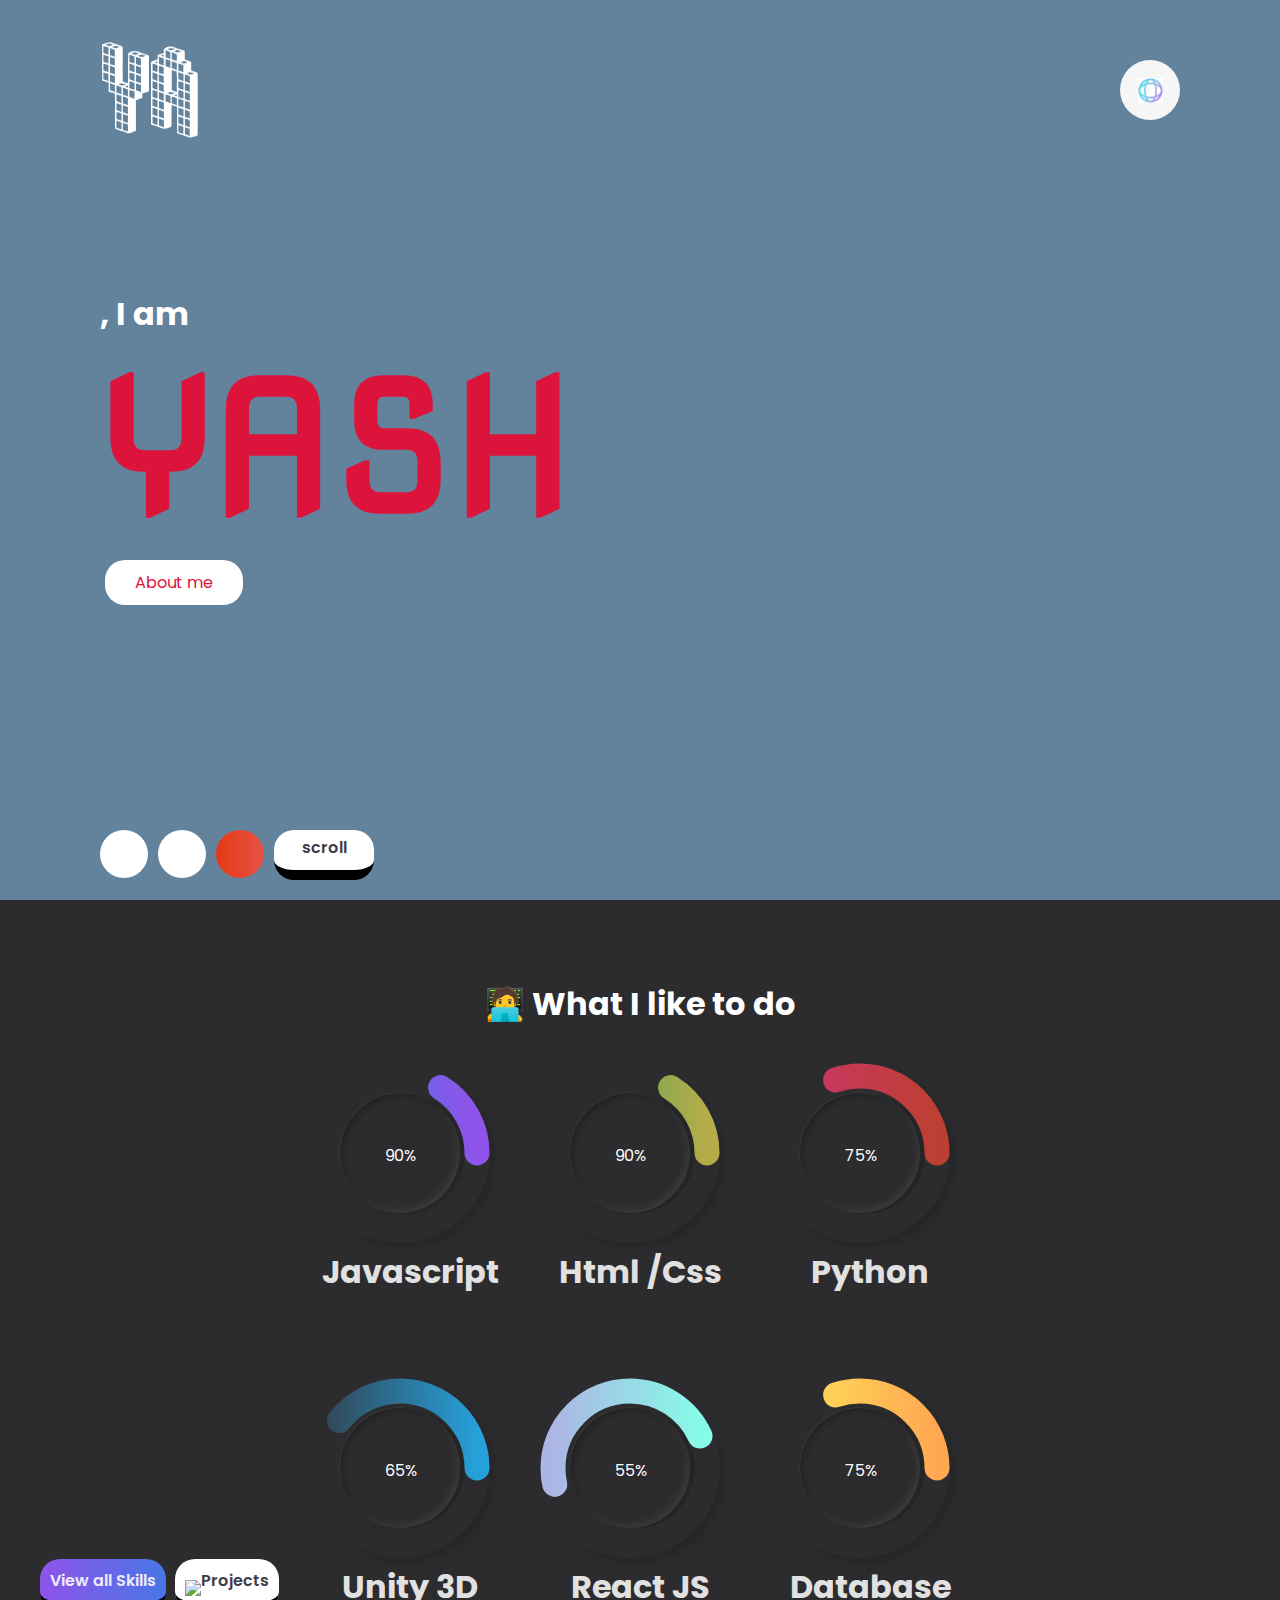
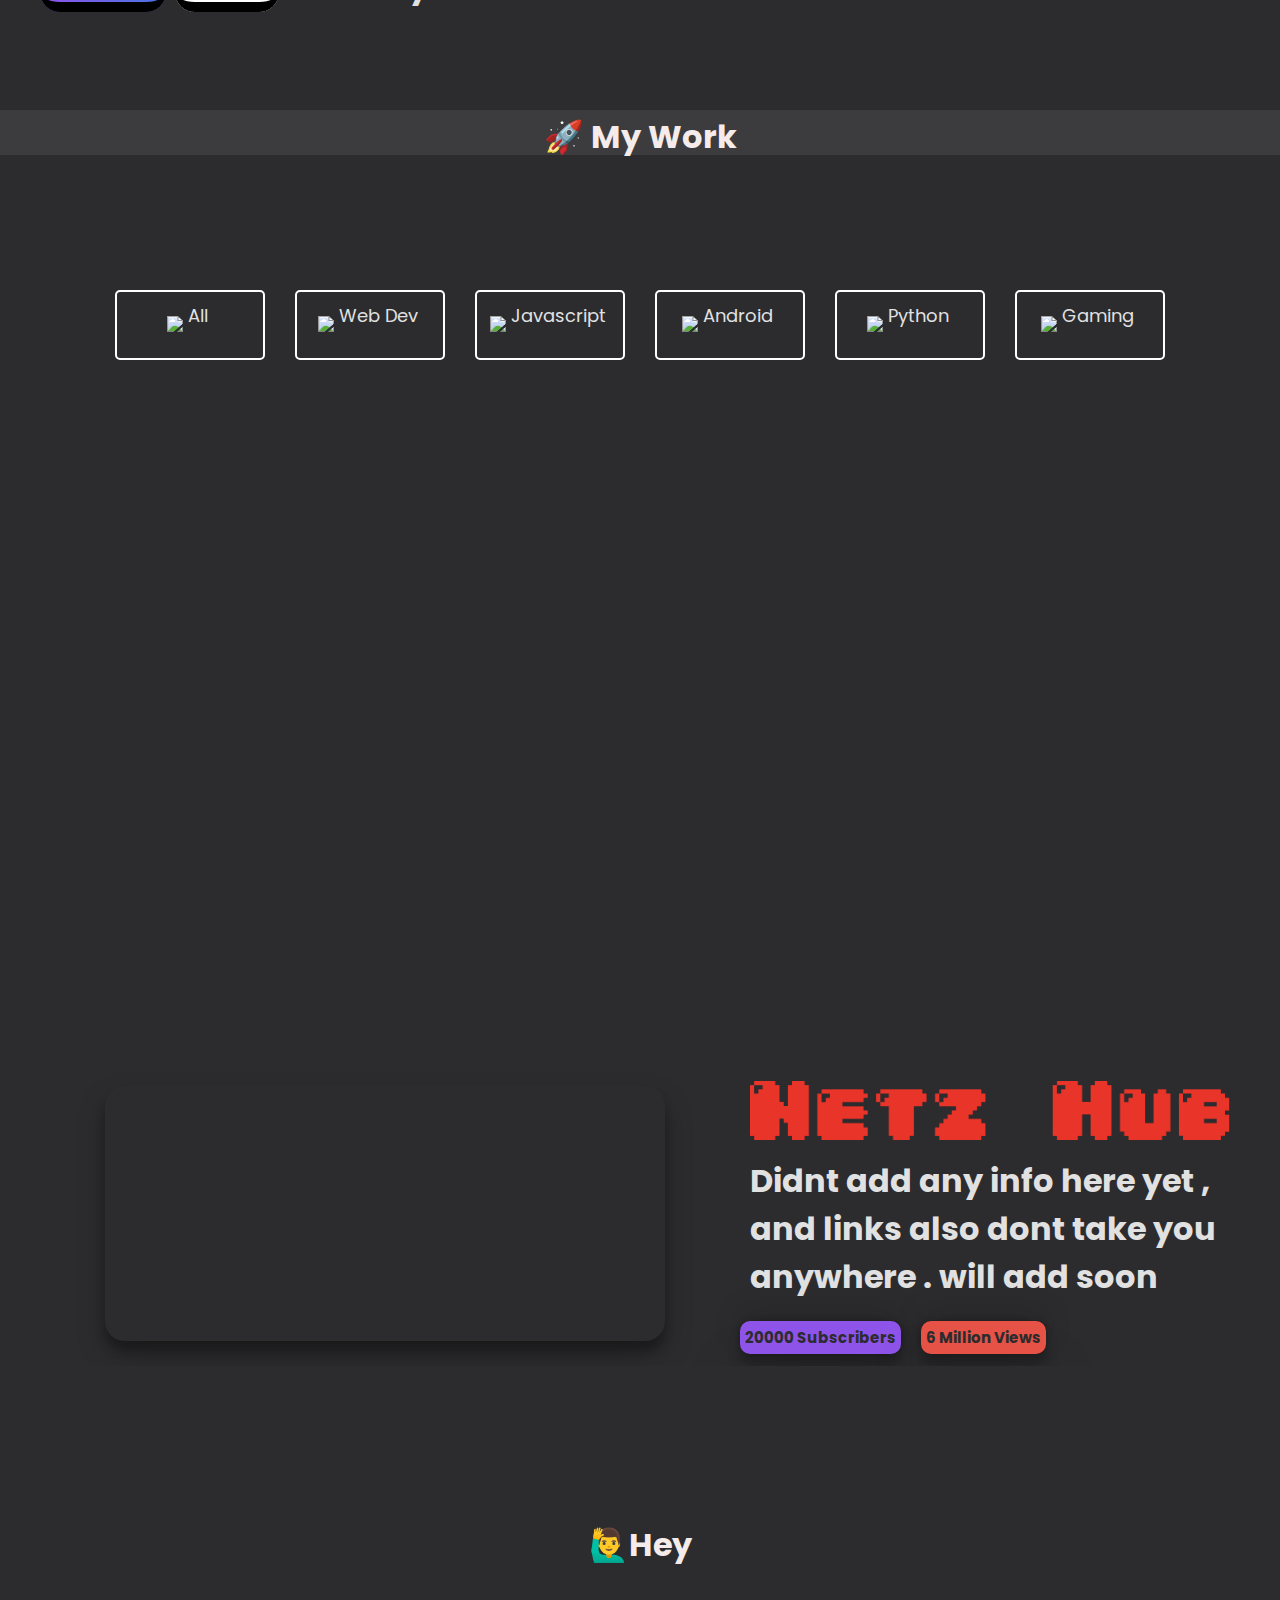
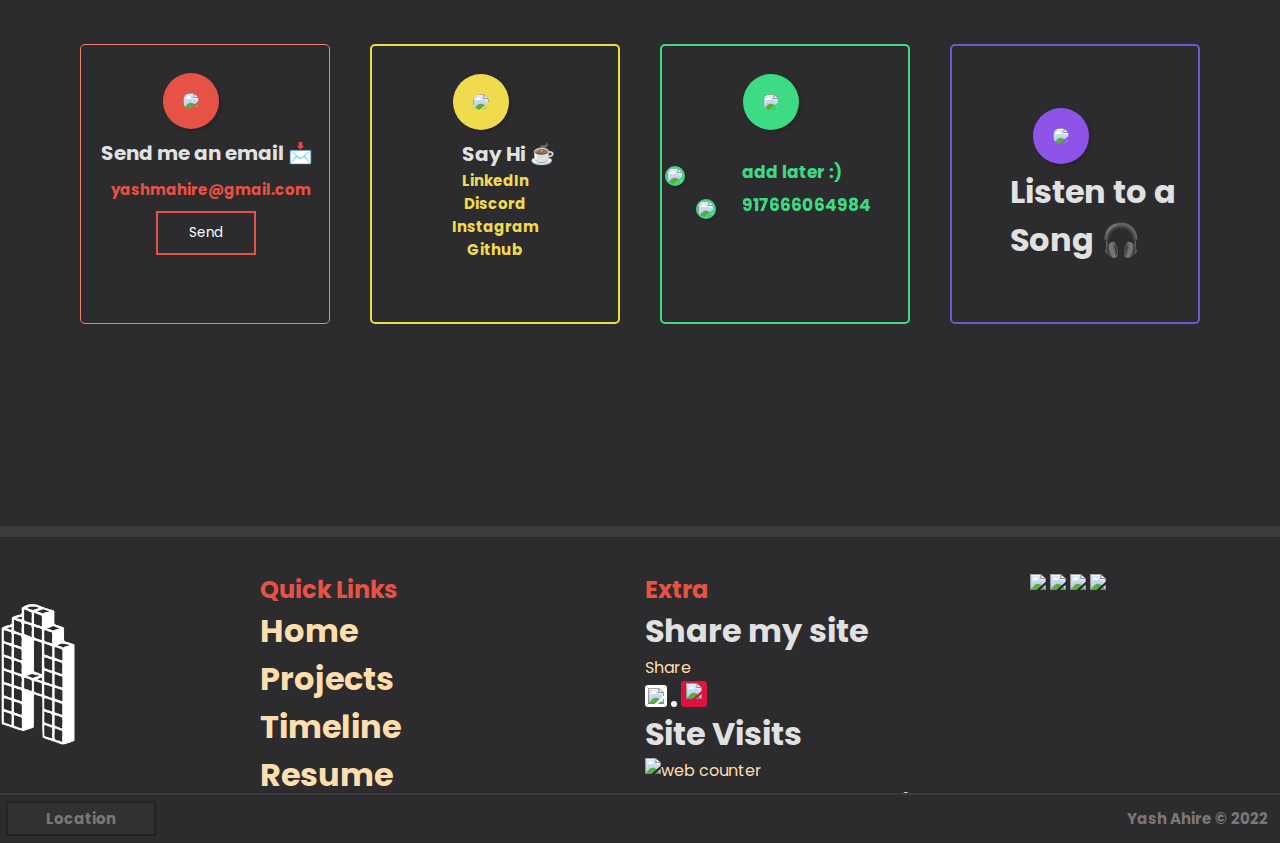
==== commit f2025cb8: "Update index.html" ====
--- a/index.html
+++ b/index.html
@@ -3,7 +3,7 @@
   <head>
     <meta property="og:title" content="Yash's Portfolio Site " />
 <meta property="og:description" content="Visit my Portfolio Site" />
-<meta property="og:image" content="https://gifsyash.netlify.app/" />
+<meta property="og:image" content="https://gifsyash.netlify.app/laptop.gif" />
     
 
     <meta charset="UTF-8" />
@@ -1046,4 +1046,3 @@
  
 </html>
 
-
--- a/style.css
+++ b/style.css
@@ -12,6 +12,27 @@
   font-family: "Poppins", sans-serif;
 }
 
+.yotubesection1 .head {
+  position: relative;
+  top: 15px;
+  z-index: 200;
+
+  background-attachment: fixed;
+  background-position: center;
+
+  background-repeat: no-repeat;
+  background-size: cover;
+  text-align: center;
+  font-size: 2rem;
+  color: #f4ebea;
+}
+
+.headlogo {
+  width: 30px;
+  margin: 5px;
+  height: 30px;
+}
+
 #fbs {
   width: 10px;
 }
@@ -22,6 +43,7 @@
 }
 
 body {
+  background-color: #3c3b3e;
   cursor: url(https://img.icons8.com/external-color-for-better-life-royyan-wijaya/64/000000/external-cursor-user-interface-color-for-better-life-royyan-wijaya.png),
     auto;
 }
@@ -70,7 +92,7 @@
   display: flex;
   justify-content: space-between;
   align-items: center;
-  background-color: rgb(41, 41, 41);
+  background-color: #4b8bbe;
   color: white;
   z-index: 2;
 }
@@ -127,6 +149,7 @@
   text-transform: uppercase;
   width: 20px;
   font-size: 2em;
+  z-index: 10;
   font-family: "Press Start 2P", cursive;
 }
 
@@ -165,10 +188,81 @@
   font-size: 20vmin;
   cursor: crosshair;
   z-index: 100;
-  font-weight: 1800;
 
   font-family: "Nova Square", cursive;
+
   color: crimson;
+}
+
+.text h3:hover {
+  animation: bounce 1s ease alternate;
+}
+
+@keyframes bounce {
+  100% {
+    position: relative;
+    text-shadow: 0 1px 0 rgb(138, 71, 71), 0 2px 0 rgb(211, 62, 62),
+      0 3px 0 #ccc, 0 4px 0 #ccc, 0 5px 0 #ccc, 0 6px 0 transparent,
+      0 7px 0 transparent, 0 8px 0 transparent, 0 9px 0 transparent,
+      0 10px 10px rgba(0, 0, 0, 0.4);
+    font-weight: 1800;
+    top: -20px;
+    text-shadow: 0 1px 0 #ccc, 0 2px 0 #ccc, 0 3px 0 #ccc, 0 4px 0 #ccc,
+      0 5px 0 #ccc, 0 6px 0 #ccc, 0 7px 0 #ccc, 0 8px 0 #ccc, 0 9px 0 #ccc,
+      0 50px 25px rgba(0, 0, 0, 0.2);
+  }
+}
+
+@keyframes yas {
+  0% {
+    background: -webkit-linear-gradient(
+      60deg,
+      crimson 20%,
+      rgba(205, 65, 84, 0.8) 40%
+    );
+    -webkit-background-clip: text;
+
+    -webkit-text-fill-color: transparent;
+  }
+  20% {
+    background: -webkit-linear-gradient(
+      60deg,
+      rgb(45, 200, 86) 40%,
+      rgba(0, 0, 255, 0) 20%
+    );
+    -webkit-background-clip: text;
+
+    -webkit-text-fill-color: transparent;
+  }
+
+  60% {
+    background: -webkit-linear-gradient(
+      60deg,
+      rgb(48, 192, 180) 60%,
+      rgba(0, 0, 255, 0) 20%
+    );
+    -webkit-background-clip: text;
+
+    -webkit-text-fill-color: transparent;
+  }
+
+  80% {
+    background: -webkit-linear-gradient(
+      60deg,
+      crimson 80%,
+      rgba(0, 0, 255, 0) 20%
+    );
+    -webkit-background-clip: text;
+
+    -webkit-text-fill-color: transparent;
+  }
+
+  100% {
+    background: -webkit-linear-gradient(60deg, rgba(0, 0, 255, 0) 20%);
+    -webkit-background-clip: text;
+
+    -webkit-text-fill-color: transparent;
+  }
 }
 
 .text p {
@@ -191,9 +285,30 @@
 }
 
 .text a:hover {
-  background: none;
-
   border: 2px crimson solid;
+  animation: abtb 1s linear forwards;
+}
+
+@keyframes abtb {
+  0% {
+    background: linear-gradient(60deg, crimson 20%, rgba(198, 87, 100, 0) 20%);
+  }
+  20% {
+    background: linear-gradient(90deg, crimson 40%, rgba(0, 0, 255, 0) 20%);
+  }
+
+  60% {
+    background: linear-gradient(80deg, crimson 60%, rgba(0, 0, 255, 0) 20%);
+  }
+
+  80% {
+    background: linear-gradient(120deg, crimson 80%, rgba(0, 0, 255, 0) 20%);
+  }
+
+  100% {
+    color: white;
+    background: linear-gradient(60deg, crimson 100%, rgba(0, 0, 255, 0) 20%);
+  }
 }
 
 .social {
@@ -376,7 +491,7 @@
   height: 100%;
 
   transition: 0.5s;
-  top: 200%;
+  top: 140%;
 
   left: 0;
 
@@ -388,7 +503,6 @@
   /* Create the parallax scrolling effect */
   /* background-attachment: fixed;
   background-position: center;
-
   background-repeat: no-repeat;
   background-size: cover; */
   transition: 0.5s;
@@ -661,7 +775,20 @@
 .logoimg {
   width: 100px;
   margin-right: 10px;
+  border: 2px rgba(0, 0, 0, 0) solid;
+
+  background-size: 100%;
+  background-repeat: no-repeat;
   height: 100px;
+}
+
+.logoimg:hover {
+  transform: scale(1.1);
+  background-color: #323132;
+
+  padding: 20px;
+
+  border-radius: 20%;
 }
 
 .projects {
@@ -671,19 +798,18 @@
   height: 100%;
 
   transition: 0.5s;
-  top: 200%;
+  top: 155%;
 
   left: 0;
 
   bottom: 0;
 
   /* Set a specific height */
-  min-height: 860px;
+  min-height: 900px;
 
   /* Create the parallax scrolling effect */
   /* background-attachment: fixed;
   background-position: center;
-
   background-repeat: no-repeat;
   background-size: cover; */
   transition: 0.5s;
@@ -702,7 +828,7 @@
   align-items: center;
   text-align: center;
 
-  top: 190px;
+  top: 100px;
 
   z-index: 1;
 }
@@ -785,7 +911,7 @@
 
 .work-header {
   position: relative;
-  top: 250px;
+  top: 180px;
   z-index: 20;
 
   background-attachment: fixed;
@@ -801,25 +927,53 @@
 .grid1projects {
   position: relative;
   overflow-x: scroll;
+  overflow-y: hidden;
   box-sizing: content-box; /* So the width will be 100% + 17px */
   margin-top: 10px;
   display: grid;
+
   animation: procards 0.5s;
   transition: 0.2s;
   grid-template-columns: auto auto auto auto auto auto auto auto auto auto auto auto auto auto auto auto auto auto auto auto;
-  top: 120px;
+  top: -100px;
   height: 500px;
+}
+
+.pronav {
+  position: relative;
+  top: -40px;
+  left: 0;
+  right: 0;
+  bottom: 0;
+  border-radius: 20px;
+  background-color: rgba(0, 0, 0, 0.267);
+  margin: auto;
+
+  width: 370px;
+}
+
+.pronav button {
+  padding: 10px;
+  background: none;
+  font-size: 30px;
+  color: white;
+  border: none;
+  margin: 9px;
+  width: 100px;
 }
 
 .gridwd {
   background: none;
-  height: 399px;
+  height: 259px;
+  position: relative;
+  top: 200px;
   margin: 14px;
+  width: 299px;
+
   filter: blur(2);
 
   border-radius: 20px;
-  animation: procards 10s;
-  width: 299px;
+  animation: procards 1s;
 }
 
 @keyframes procards {
@@ -833,9 +987,12 @@
 
 .cardimg {
   border-radius: 20px;
-  filter: blur(0.9px);
-  width: 299px;
-  height: 399px;
+  filter: blur(0px);
+  width: 260px;
+  height: 200px;
+
+  margin: 10px;
+
   z-index: -1;
   box-shadow: rgba(0, 0, 0, 0.24) 0px 3px 8px;
 }
@@ -853,7 +1010,7 @@
   height: 60px;
   width: 60px;
   display: block;
-  top: -5em;
+  top: -2.5em;
   box-shadow: rgba(0, 0, 0, 0.35) 0px 5px 15px;
   padding: 10px;
   border-radius: 50%;
@@ -867,15 +1024,15 @@
   background-color: rgba(0, 0, 0, 0.05);
   background-image: linear-gradient(
     to bottom,
-    rgba(0, 0, 0, 0.2),
+    rgba(125, 120, 120, 0.323),
     rgba(7, 7, 7, 1)
   );
 
-  top: -29.1em;
+  top: -17.8em;
 
   width: 299px;
   border-radius: 20px;
-  height: 399px;
+  height: 259px;
   z-index: 1;
 }
 
@@ -897,7 +1054,7 @@
 
 .cardoverlay:hover .cardheading {
   position: relative;
-  top: 50px;
+  top: 20px;
   left: 20px;
 }
 
@@ -916,68 +1073,63 @@
   animation: viewcardinfo 0.2s;
   position: relative;
   display: none;
-  background-color: rgba(61, 220, 132, 0.7);
+  background-color: #8e54e9;
   z-index: 100;
 
-  top: -2.5em;
+  top: -2.3em;
 
   width: 299px;
   border-radius: 20px;
-  height: 399px;
+  height: 259px;
 }
 
 .cardhover2 {
   animation: viewcardinfo 0.2s;
   position: relative;
   display: none;
-
-  background-color: #4776e6;
+  background-color: coral;
   z-index: 100;
 
-  top: -2.5em;
+  top: -2.3em;
 
   width: 299px;
   border-radius: 20px;
-  height: 399px;
+  height: 259px;
 }
 
 .cardhover3 {
-  transition: 0.2s;
   animation: viewcardinfo 0.2s;
   position: relative;
   display: none;
-
+  background-color: #77a1d3;
   z-index: 100;
 
-  top: -2.5em;
+  top: -2.3em;
 
   width: 299px;
   border-radius: 20px;
-  height: 399px;
-  background-color: #8e54e9;
+  height: 259px;
 }
 
 .cardhover4 {
-  transition: 0.2s;
   animation: viewcardinfo 0.2s;
   position: relative;
   display: none;
-
+  background-color: rgb(61, 220, 132);
   z-index: 100;
 
-  top: -2.4em;
+  top: -2.3em;
 
   width: 299px;
   border-radius: 20px;
-  height: 399px;
-  background-color: #e43a15;
+  height: 259px;
 }
 
 .cardheading {
   position: relative;
   font-family: "Press Start 2P", cursive;
   width: 200px;
-  top: 340px;
+  top: 200px;
 
   left: 100px;
   z-index: 129;
@@ -1006,13 +1158,23 @@
   width: 100%;
 
   position: fixed;
-
+  animation: loader 0.5s;
   z-index: 2000;
+}
+
+@keyframes loader {
+  0% {
+    background-size: 50%;
+  }
+
+  100% {
+    background-size: 10%;
+  }
 }
 
 .gitmid {
   position: absolute;
-  top: 325px;
+  top: 184px;
   display: flex;
   left: 150px;
   z-index: 0;
@@ -1027,7 +1189,7 @@
 
 .nextmid {
   position: absolute;
-  top: 325px;
+  top: 184px;
   display: flex;
   left: 220px;
   animation: buttons 0.2s;
@@ -1043,9 +1205,11 @@
 
 .cardtext {
   position: relative;
-  top: 100px;
+  top: 60px;
+  font-size: 12px;
   left: 20px;
-  width: 250px;
+  width: 260px;
+  height: 50px;
 }
 
 @keyframes buttons {
@@ -1067,7 +1231,7 @@
   height: 120%;
 
   transition: 0.5s;
-  top: 400%;
+  top: 264%;
 
   left: 0;
 
@@ -1079,15 +1243,13 @@
   /* Create the parallax scrolling effect */
   /* background-attachment: fixed;
   background-position: center;
-
   background-repeat: no-repeat;
   background-size: cover; */
   transition: 0.5s;
   right: 0;
   margin: auto;
   color: #e1e1e1;
-
-  background-color: #3c3b3e;
+  background-color: #2c2b2d;
 }
 
 .lastgrid {
@@ -1099,7 +1261,7 @@
   animation: procards 0.5s;
   transition: 0.2s;
   grid-template-columns: auto;
-  top: 50px;
+  top: 0px;
   height: 450px;
 }
 
@@ -1121,7 +1283,7 @@
   background-size: cover;
 
   grid-template-columns: auto auto;
-  top: -0px;
+  top: 0px;
   justify-content: center;
   height: 300px;
 }
@@ -1237,8 +1399,9 @@
   transition: 0.2s;
 
   grid-template-columns: auto auto auto auto;
-  top: -20px;
+  top: 50px;
   justify-content: center;
+
   margin: 20px;
   height: 300px;
 }
@@ -1532,10 +1695,17 @@
 
 .yotubesection1 .head {
   position: relative;
-  left: 50%;
-  width: 100px;
-  top: -3%;
-  font-size: 25px;
+  top: 15px;
+  z-index: 200;
+
+  background-attachment: fixed;
+  background-position: center;
+
+  background-repeat: no-repeat;
+  background-size: cover;
+  text-align: center;
+  font-size: 2rem;
+  color: #f4ebea;
 }
 
 .footer {
@@ -1544,7 +1714,7 @@
   height: 30%;
 
   transition: 0.5s;
-  top: 550%;
+  top: 340%;
   backdrop-filter: blur(5px);
   left: 0;
 
@@ -1556,7 +1726,6 @@
   /* Create the parallax scrolling effect */
   /* background-attachment: fixed;
   background-position: center;
-
   background-repeat: no-repeat;
   background-size: cover; */
   transition: 0.5s;
@@ -1940,16 +2109,17 @@
   }
 
   .gridwd {
-    background: n;
-    height: 399px;
-
-    width: 299px;
+    height: 300px;
+    top: 0px;
+
+    width: 360px;
   }
 
   .gridwd img {
-    width: 299px;
+    width: 300px;
+
     box-shadow: rgba(0, 0, 0, 0.24) 0px 3px 8px;
-    height: 399px;
+    height: 200px;
   }
 
   #preloader {
@@ -1965,15 +2135,18 @@
     background-color: rgba(0, 0, 0, 0.05);
     background-image: linear-gradient(
       to bottom,
-      rgba(247, 241, 241, 0.5),
+      rgba(151, 139, 139, 0.449),
       rgba(7, 7, 7, 1)
     );
 
-    top: -29.1em;
-
-    width: 299px;
+    top: -17.9em;
+
+    height: 300px;
+
+    width: 360px;
+
     border-radius: 20px;
-    height: 399px;
+
     z-index: 1;
   }
 
@@ -1983,14 +2156,16 @@
     position: relative;
     display: none;
 
-    background-color: rgba(61, 220, 132, 0.7);
+    background-color: #4b8bbe;
     z-index: 100;
 
     top: -2.5em;
 
-    width: 299px;
+    height: 300px;
+
+    width: 360px;
+
     border-radius: 20px;
-    height: 399px;
   }
 
   .cardhover2 {
@@ -1999,14 +2174,16 @@
     position: relative;
     display: none;
 
-    background-color: #4776e6;
+    background-color: #8e54e9;
     z-index: 100;
 
     top: -2.5em;
 
-    width: 299px;
+    height: 300px;
+
+    width: 360px;
+
     border-radius: 20px;
-    height: 399px;
   }
 
   .cardhover3 {
@@ -2015,14 +2192,16 @@
     position: relative;
     display: none;
 
+    background-color: tomato;
     z-index: 100;
 
     top: -2.5em;
 
-    width: 299px;
+    height: 300px;
+
+    width: 360px;
+
     border-radius: 20px;
-    height: 399px;
-    background-color: #8e54e9;
   }
 
   .cardhover4 {
@@ -2031,28 +2210,30 @@
     position: relative;
     display: none;
 
+    background-color: rgb(61, 220, 132);
     z-index: 100;
 
     top: -2.5em;
 
-    width: 299px;
+    height: 300px;
+
+    width: 360px;
+
     border-radius: 20px;
-    height: 399px;
-    background-color: #e43a15;
   }
 
   #logo {
     position: relative;
     width: 60px;
-    top: -80px;
+    top: -5px;
     height: 60px;
   }
 
   #gitmid {
     position: absolute;
-    top: 325px;
+    top: 220px;
     display: flex;
-    left: 150px;
+    left: 200px;
     z-index: 0;
     width: 60px;
     height: 60px;
@@ -2065,9 +2246,9 @@
 
   #nextmid {
     position: absolute;
-    top: 325px;
+    top: 220px;
     display: flex;
-    left: 220px;
+    left: 280px;
 
     z-index: 0;
     width: 60px;
@@ -2161,7 +2342,7 @@
 
   .youtubesectionandcontact {
     position: relative;
-    top: 1010px;
+    top: 1120px;
     height: 1900px;
     background-color: #2c2b2d;
   }
@@ -2186,7 +2367,7 @@
     height: 70%;
 
     transition: 0.5s;
-    top: 800%;
+    top: 855%;
     backdrop-filter: blur(5px);
     left: 0;
 
@@ -2208,6 +2389,10 @@
     border-top: 2px rgba(255, 255, 255, 0.079) solid;
   }
 
+  .skills {
+    top: 200%;
+  }
+
   .footerg1 {
     position: relative;
 
@@ -2276,4 +2461,46 @@
   body {
     background-color: #3c3b3e;
   }
-}
+
+  .cardheading {
+    position: relative;
+    font-family: "Press Start 2P", cursive;
+    width: 200px;
+    top: 230px;
+
+    left: 100px;
+    z-index: 129;
+    font-size: 1.2rem;
+  }
+
+  .work-header {
+    position: relative;
+    top: 220px;
+  }
+  .pronav {
+    position: relative;
+    top: 300px;
+    border-radius: 20px;
+    left: 0;
+    background-color: rgba(0, 0, 0, 0.267);
+    right: 0;
+    bottom: 0;
+    margin: auto;
+
+    width: 370px;
+  }
+
+  .pronav button {
+    padding: 10px;
+    background: none;
+    font-size: 30px;
+    color: white;
+    border: none;
+    margin: 9px;
+    width: 100px;
+  }
+
+  .projects {
+    top: 240%;
+  }
+}
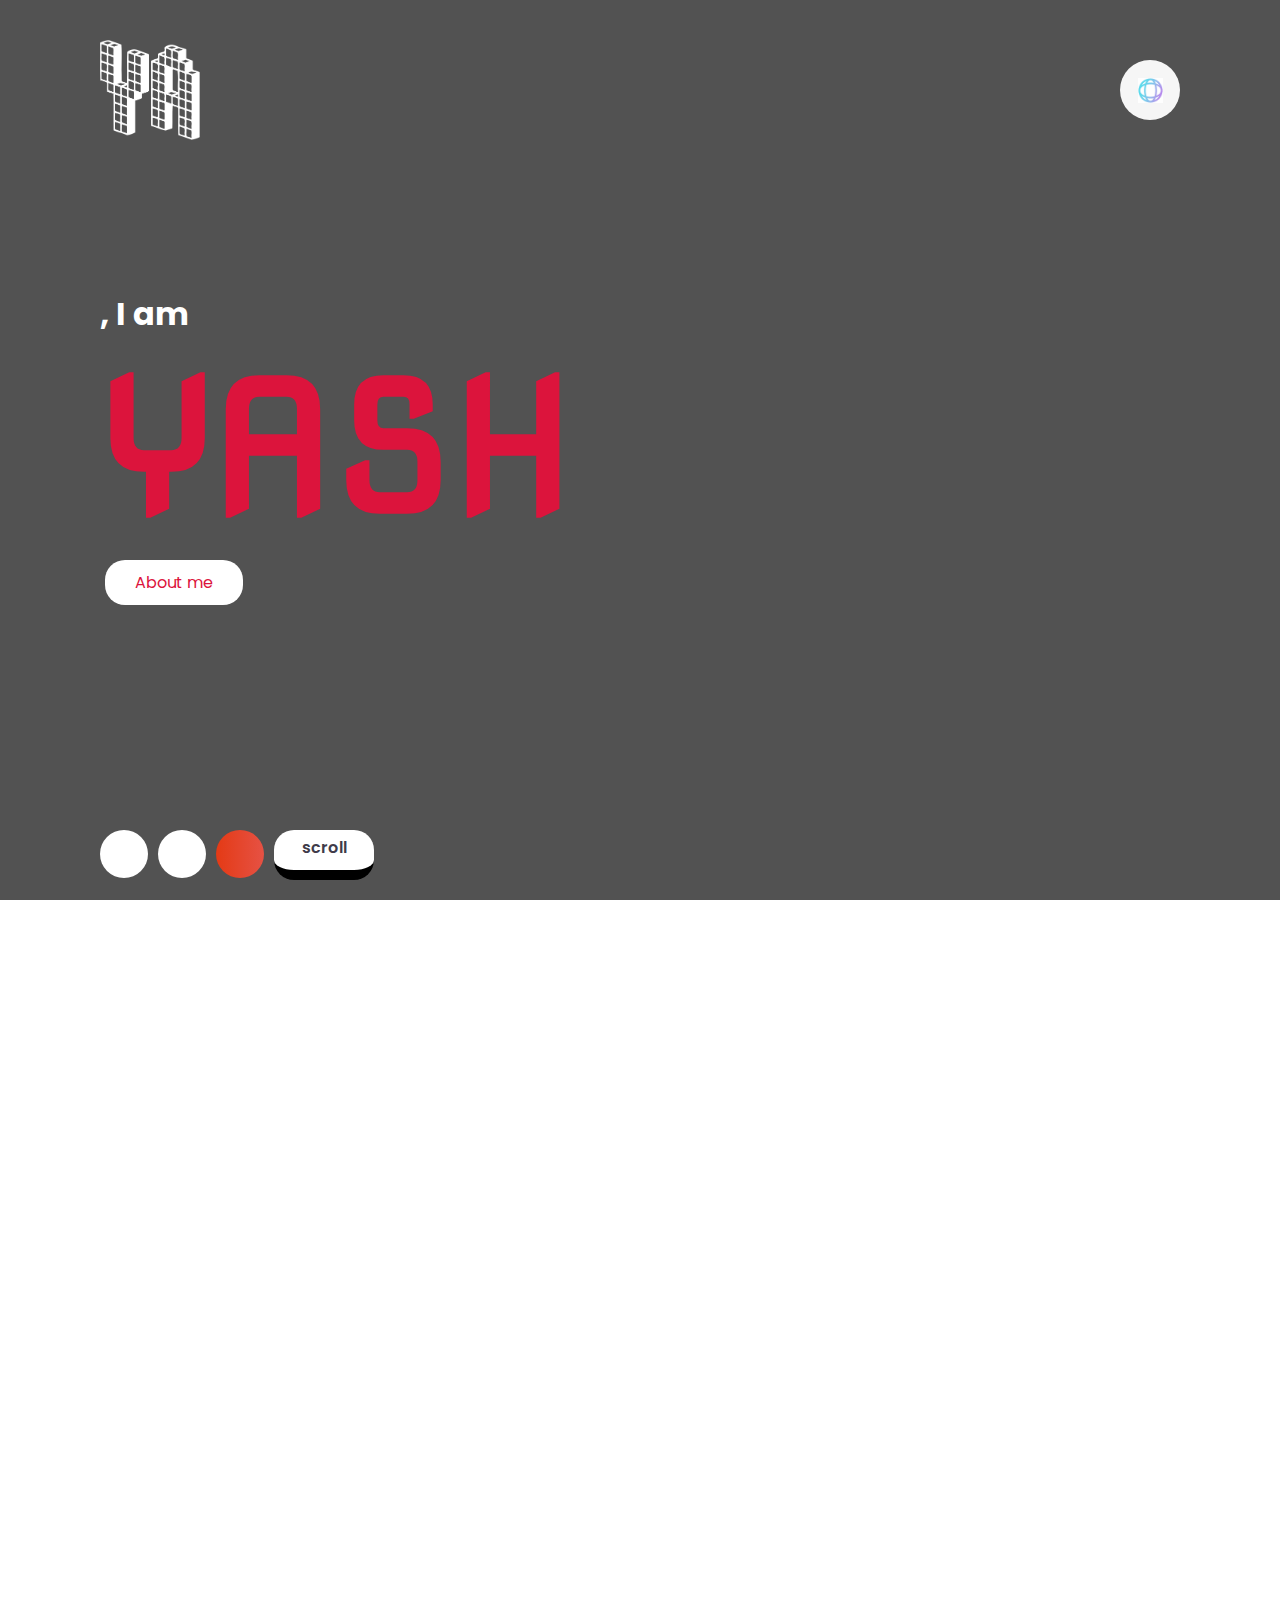
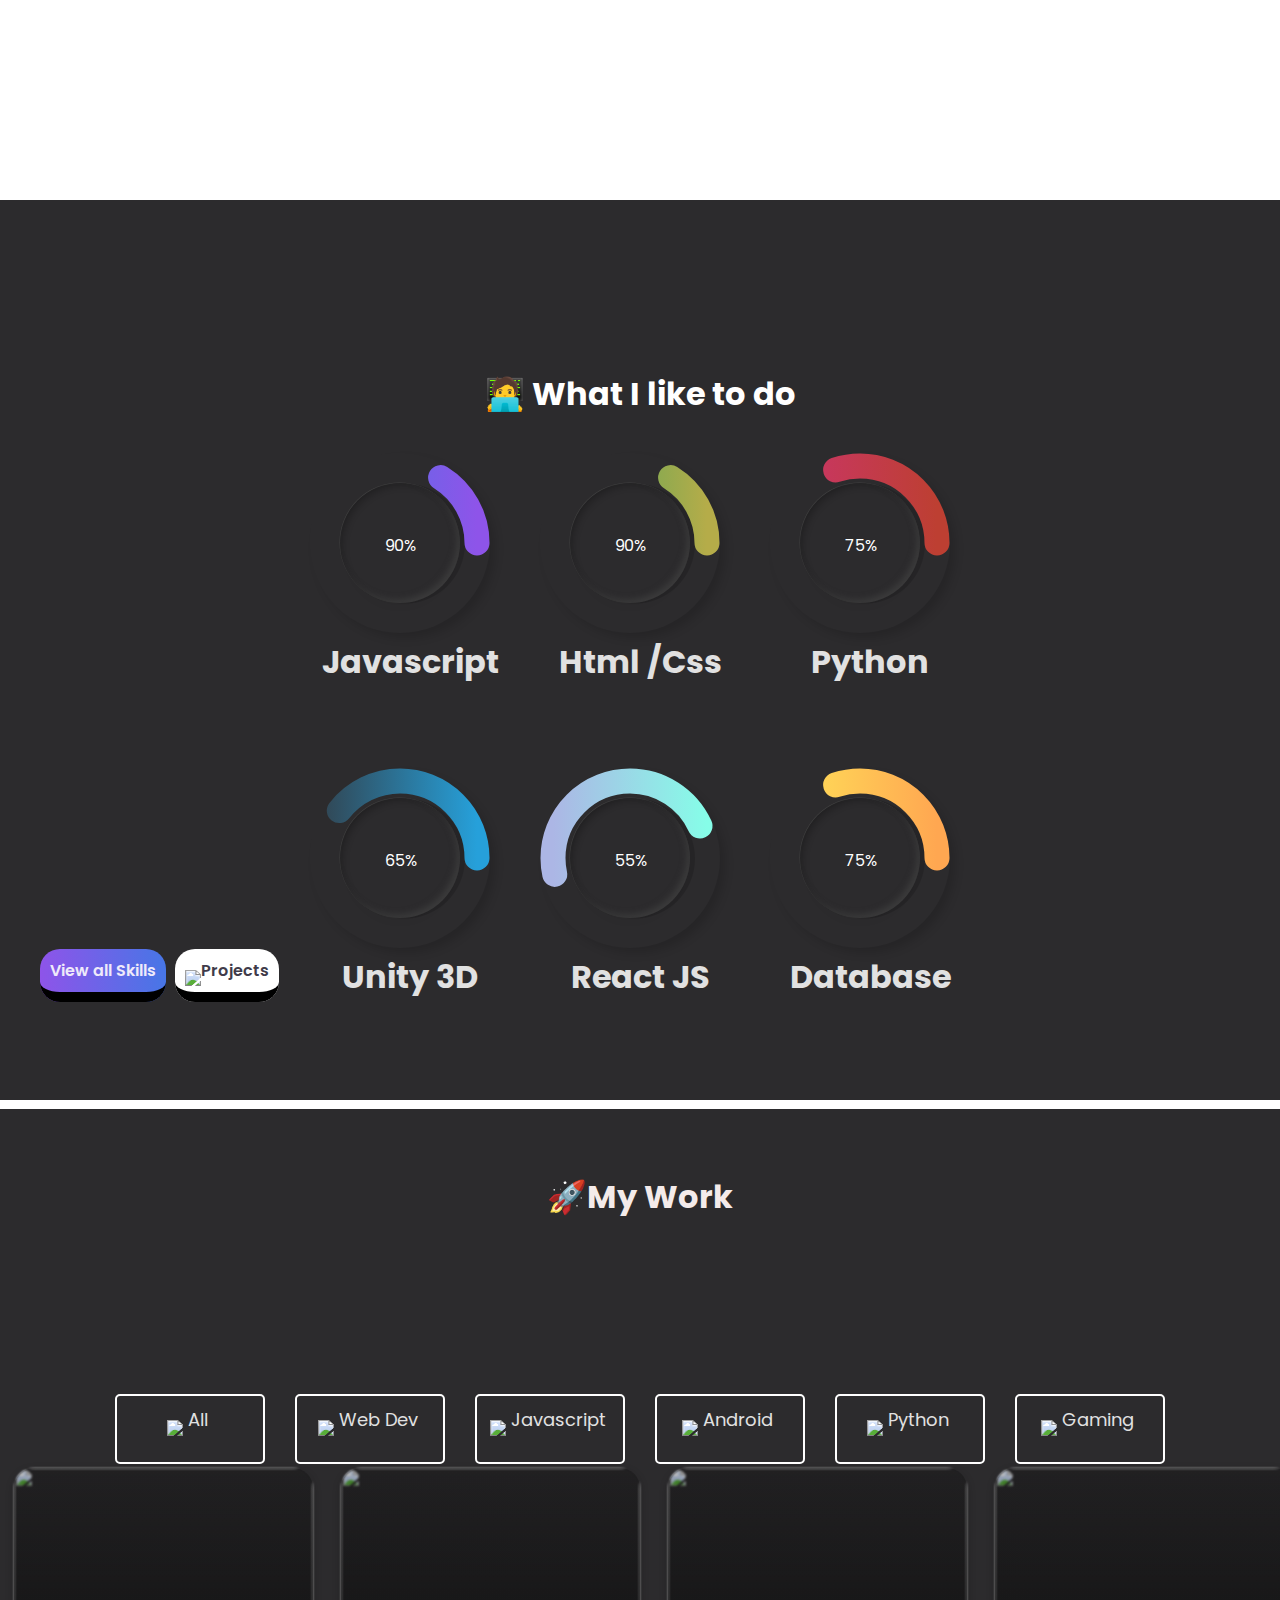
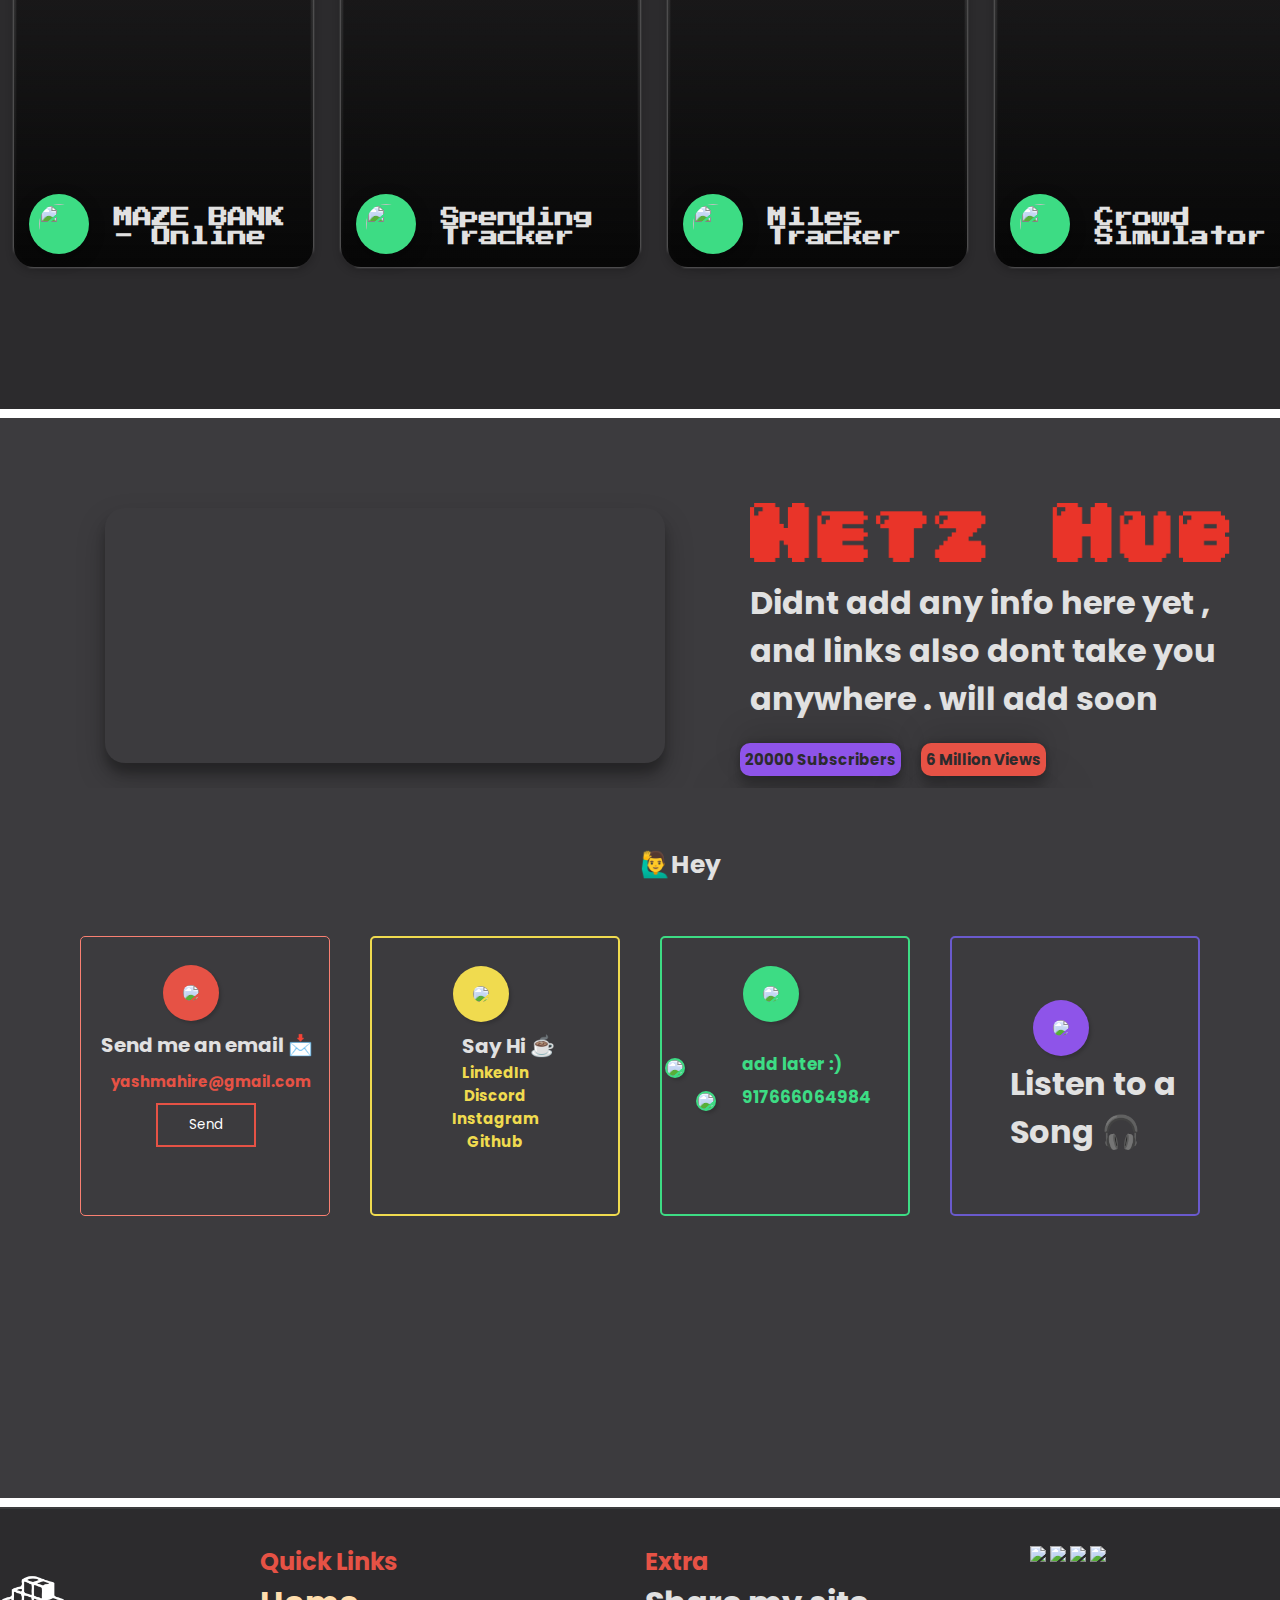
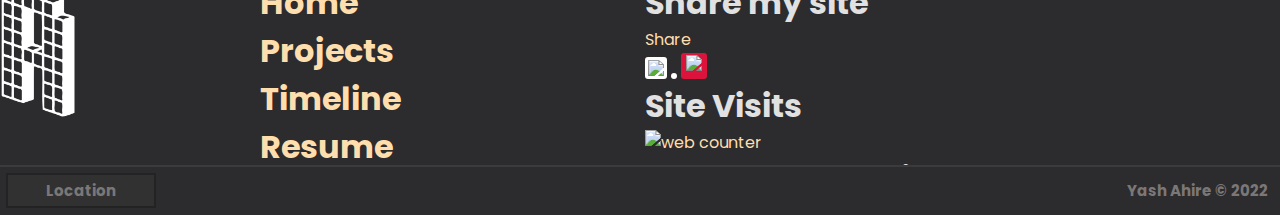
==== commit add32113: "Update index.html" ====
--- a/index.html
+++ b/index.html
@@ -1,10 +1,13 @@
 <!DOCTYPE html>
 <html lang="en">
   <head>
-    <meta property="og:title" content="Yash's Portfolio Site " />
+
+       <meta property="og:title" content="Yash's Portfolio Site " />
 <meta property="og:description" content="Visit my Portfolio Site" />
-<meta property="og:image" content="https://gifsyash.netlify.app/laptop.gif" />
-    
+<meta property="og:image" content="https://yashahire.netlify.app/Images/logoimg.png">
+<meta property="og:image" content="https://gifsyash.netlify.app/siri.gif">
+
+
 
     <meta charset="UTF-8" />
     <link rel="icon" type="image/x-icon" href="/Images/favicon.ico">
@@ -15,87 +18,66 @@
     <title>Yash Ahire</title>
   </head>
   <body>
-
     <div id="fb-root"></div>
 <script async defer crossorigin="anonymous" src="https://connect.facebook.net/en_GB/sdk.js#xfbml=1&version=v14.0" nonce="l4SDa9qL"></script>
-
    <div id="preloader"></div>
-   <div id="preloader1"></div>
-
     <!-- <... Front Page...> -->
     <section class="showcase">
       <header>
         <img class="logoimg" src = "/Images/logoimg.png">
         <div class="toggle">
-
-        
+      
           
         </div>
       </header>
-      <video src="https://drive.google.com/uc?export=download&id=1hF4ecDEqpbgcAtjs-jgtnWR8RNo-8ffy"
+      <video src="https://drive.google.com/uc?export=download&id=1tvJyaPEBJfR_bE1GzGlnQ_4-OwG46Atf"
       muted loop autoplay  alt="/Images/bk.png" ></video>
-
       <div class="overlay"></div>
       <div class="text">
         <h2><span class="auto-type"></span> , I am</h2>
         <h3>YASH</h3>
-        <a href="/About me/about.html" class="abts">About me</a>
+        <a href="#">About me</a>
       </div>
-
       <ul class="social">
         <li ><a class="fb" href="https://linkedin.com/in/yahire"><img src="/Images/in.png" alt="" /></a></li>
         <li><a class="git" href="https://github.com/YashAnetz"><img src="/Images/git.png" alt="" /></a></li>
         <li><a class="yt" href="https://www.youtube.com/channel/UC6RlH4MrFA6i2940YKGhSkA"><img src="/Images/yt.png" alt="" /></a></li>
         <li><a class="scr" >scroll<img src="/Images/scrolll.png" alt="" /></a></li>
-
         
       </ul>
     </section>
     
-
-
     <div class = "menu">
         <ul>
             <li><a href="#">Home</a></li>
             <li><a href="#projects">Projects</a></li>
-            <li><a class="ytbss" href="https://www.youtube.com/channel/UC6RlH4MrFA6i2940YKGhSkA">Youtube</a></li>
-            <li><a href="/About me/res.pdf">Resume</a></li>
-            <li><a class="abts" href="/About me/about.html">About me</a></li>
+            <li><a href="#youtuber">Youtube</a></li>
+            <li><a href="#">Resume</a></li>
+            <li><a href="#">About me</a></li>
             <li><a class="ctn" href="#cn">Contact</a></li>
         </ul>
-
-        </div>
-
+        </div>
   
         <script src="https://cdn.jsdelivr.net/npm/typed.js@2.0.12"></script>
         <script>
  
         
           var typed = new Typed(".auto-type", {
-            strings: ['Hello','hola' ,'Namaste','Olá', 'nǐ hǎo 你好 ', 'Hallo' ,'Bonjour', 'Konnichiwa','Guten tag', '👋'  ],
+            strings: ['Hello','hola' ,'Namaste','Olá', 'nǐ hǎo', 'Hallo' ,'Bonjour', 'Konnichiwa','Guten tag', '👋'  ],
             typeSpeed: 150,
             backSpeed: 150,
             loop: true
           });
-
           // <!-- <... Front Page end...> -->
-
-        
-
-
-
+        
       
           </script>
-
-
-
 <section class="skills BeforeScroll" id="first">
   <div class="skillcon" >
   <h1 class="skill-header"  >🧑‍💻 What I like to do</h1>
   <div class="overlay1"></div>
   <div class="grid" id="grid">
  
-
     <div class="gridel"><div class="outer"><div class="inner">
       <div id="number">90%</div>
     </div></div>
@@ -109,14 +91,11 @@
       </defs>
       <circle class="c1" stroke-linecap="round" />
 </svg>
-
 <h1 class="skilllabel">Javascript</h1>
 </div>
-
 <div class="gridel"><div class="outer"><div class="inner">
   <div id="number">90%</div>
 </div></div>
-
 <svg xmlns="http://www.w3.org/2000/svg" version="1.1" width="180px" height="180px">
   <defs>
      <linearGradient id="GradientColor2">
@@ -126,15 +105,11 @@
   </defs>
   <circle class="c2" stroke-linecap="round" />
 </svg>
-
 <h1 class="skilllabel">Html /Css</h1>
 </div>
-
-
 <div class="gridel"><div class="outer"><div class="inner">
   <div id="number">75%</div>
 </div></div>
-
 <svg xmlns="http://www.w3.org/2000/svg" version="1.1" width="180px" height="180px">
   <defs>
      <linearGradient id="GradientColor3">
@@ -144,18 +119,11 @@
   </defs>
   <circle class="c3" stroke-linecap="round" />
 </svg>
-
 <h1 class="skilllabel" >Python</h1>
 </div>
-
-
-
 <div class="gridel"><div class="outer"><div class="inner">
   <div id="number">65%</div>
 </div></div>
-
-
-
 <svg xmlns="http://www.w3.org/2000/svg" version="1.1" width="180px" height="180px">
   <defs>
      <linearGradient id="GradientColor4">
@@ -165,14 +133,11 @@
   </defs>
   <circle class="c4" stroke-linecap="round" />
 </svg>
-
 <h1 class="skilllabel">Unity 3D</h1>
 </div>
-
 <div class="gridel"><div class="outer"><div class="inner">
   <div id="number">55%</div>
 </div></div>
-
 <svg xmlns="http://www.w3.org/2000/svg" version="1.1" width="180px" height="180px">
   <defs>
      <linearGradient id="GradientColor5">
@@ -182,15 +147,11 @@
   </defs>
   <circle class="c5" stroke-linecap="round" />
 </svg>
-
 <h1 class="skilllabel">React JS</h1>
 </div>
-
-
 <div class="gridel"><div class="outer"><div class="inner">
   <div id="number">75%</div>
 </div></div>
-
 <svg xmlns="http://www.w3.org/2000/svg" version="1.1" width="180px" height="180px">
   <defs>
      <linearGradient id="GradientColor6">
@@ -200,35 +161,22 @@
   </defs>
   <circle class="c6" stroke-linecap="round" />
 </svg>
-
 <h1 class="skilllabel">Database</h1>
 </div>
-
-
-
-    
-
+    
     
    
-
   </div>
   <div class="page2-buttons">
-  <a href="https://yashahire.netlify.app/about%20me/about/#hob" class="skills-more" >View all Skills</a>
+  <a class="skills-more">View all Skills</a>
   <a href="#second" class="topro"><img src="/Images/scrolll.png"/>Projects</a>
   </div>
 </div>
-
-
-
-
-
-
 <section>
-  <h1 class="work-header"  id="second">🚀 My Work</h1>
+  <h1 class="work-header"  id="second">🚀My Work</h1>
   <section class="projects" id="projects">
     <div class="grid1">
       <div class="gridel1 al" tabindex="1" autofocus><img src="https://img.icons8.com/ios-glyphs/30/FFFFFF/globe--v1.png"/>All</div>
-
       <div class="gridel1 we" tabindex="1"><img src="https://img.icons8.com/ios-glyphs/30/FFFFFF/globe--v1.png"/>Web Dev</div>
       <div class="gridel1 js" tabindex="1"><img src="https://img.icons8.com/ios-glyphs/30/FFFFFF/javascript.png"/>Javascript</div>
       <div class="gridel1 an" tabindex="1"><img src="https://img.icons8.com/ios-glyphs/30/FFFFFF/android-os.png"/>Android</div>
@@ -239,7 +187,6 @@
       █░░░█ █▀▀ █▀▀▄ 　 █▀▀█ █▀▀█ █▀▀█ ░░▀ █▀▀ █▀▀ ▀▀█▀▀ █▀▀ 
       █▄█▄█ █▀▀ █▀▀▄ 　 █░░█ █▄▄▀ █░░█ ░░█ █▀▀ █░░ ░░█░░ ▀▀█ 
       ░▀░▀░ ▀▀▀ ▀▀▀░ 　 █▀▀▀ ▀░▀▀ ▀▀▀▀ █▄█ ▀▀▀ ▀▀▀ ░░▀░░ ▀▀▀ -->
-
   
     </div>
     <div class="web hide">
@@ -253,51 +200,39 @@
         <div class="cardoverlay">
           <h1 class="cardheading">Portfolio 2022</h1>
           <div class="cardhover">
-              <p class="cardtext"> This is my new and updated portfolio site with added features and more content . MI have added some new features like Share buttons , Rating option , Listen to songs from spotify and some animations  </p>
+              <p class="cardtext">The information will be added later whem I get time until that Its all orems and ipsons </p>
               <a href="https://github.com/YashAnetz/NewPortfolio-2022"> <img class="gitmid" id="gitmid" src="/gifd/git.gif"/></a>
-              <a href="https://yashahire.netlify.app/"><img class="nextmid" id="nextmid" src="/gifd/nextgif.gif"/></a>
+              <a href="#"><img class="nextmid" id="nextmid" src="/gifd/nextgif.gif"/></a>
  
-
           </div>
         </div>
       </div>
-
-
-
       <div class="gridwd"><img class="cardimg" src="/Images/oldport.png"><img class="cardlogo" id="logo" src="/Images/oldport (1).png">
         <div class="cardoverlay">
           <h1 class="cardheading">Portfolio 2019</h1>
           <div class="cardhover2">
-            <p class="cardtext">This is my old portfolio site . I wont be updating any content on this site but this website will be online in Netlify . </p>
+            <p class="cardtext">The information will be added later whem I get time until that Its all orems and ipsons </p>
             <a href="https://github.com/YashAnetz/NewPortfolio-2022"> <img class="gitmid" id="gitmid" src="/gifd/git.gif"/></a>
-             <a href="https://yashnetz.netlify.app/"><img class="nextmid" id="nextmid"src="/gifd/nextgif.gif"/></a>
-
-
+             <a href="#"><img class="nextmid" id="nextmid"src="/gifd/nextgif.gif"/></a>
           </div>
         </div></div>
-
       <div class="gridwd"><img class="cardimg" src="/Images/yog.png"><img class="cardlogo" id="logo" src="/Images/yogaico.png">
         <div class="cardoverlay">
           <h1 class="cardheading">Niramay - Yoga Site</h1>
           <div class="cardhover3">
-            <p class="cardtext"> I am  developing this website for Niramay Yoga Centre . This site is currently a Infromation only site . I am planning to add Registration , Online payment etc options to this site . This site is currently on netlify and would be moved to a permanent domain.  </p>
+            <p class="cardtext">The information will be added later whem I get time until that Its all lorems and ipsons . The information will be added later whem I get time until that Its all lorems and ipsons  </p>
             <a href="https://github.com/YashAnetz/NewPortfolio-2022"> <img class="gitmid" id="gitmid" src="/gifd/git.gif"/></a>
-             <a href=" https://niramayyoga.netlify.app/"><img class="nextmid" id="nextmid"src="/gifd/nextgif.gif"/></a>
-
-
+             <a href="#"><img class="nextmid" id="nextmid"src="/gifd/nextgif.gif"/></a>
           </div>
         </div></div>
-
       <div class="gridwd"><img class="cardimg" src="/Images/blogger.png"><img class="cardlogo" id="logo" src="/Images/minebloico.png">
       
         <div class="cardoverlay">
           <h1 class="cardheading">Mini Blogger</h1>
           <div class="cardhover4">
-            <p class="cardtext">This is a miniBlogging site which combines Javascript and firebase . The application is simple with the add and append function . where the blog content is Saved and retrieved from firebase  </p>
+            <p class="cardtext">The information will be added later whem I get time until that Its all orems and ipsons </p>
             <a href="https://github.com/YashAnetz/NewPortfolio-2022"> <img class="gitmid" id="gitmid" src="/gifd/git.gif"/></a>
              <a href="#"><img class="nextmid" id="nextmid"src="/gifd/nextgif.gif"/></a>
-
-
           </div>
         </div></div>
       
@@ -306,7 +241,6 @@
   
     </div>
     </div>
-
 <!-- 
     ░█████╗░███╗░░██╗██████╗░██████╗░░█████╗░██╗██████╗░
     ██╔══██╗████╗░██║██╔══██╗██╔══██╗██╔══██╗██║██╔══██╗
@@ -314,8 +248,6 @@
     ██╔══██║██║╚████║██║░░██║██╔══██╗██║░░██║██║██║░░██║
     ██║░░██║██║░╚███║██████╔╝██║░░██║╚█████╔╝██║██████╔╝
     ╚═╝░░╚═╝╚═╝░░╚══╝╚═════╝░╚═╝░░╚═╝░╚════╝░╚═╝╚═════╝░ -->
-
-
     <div class="android hide">
       <div class="grid1projects">
         
@@ -325,33 +257,34 @@
           <div class="cardoverlay">
             <h1 class="cardheading">Foodie: order</h1>
             <div class="cardhover2">
-              <p class="cardtext">This application was created as my undergrad MINIproject . Foodie app lets the user order food from street food stalls or book table at restaurants . The application also has a feature for business owners to register their restaurants</p>
+              <p class="cardtext">The information will be added later whem I get time until that Its all lorems and ipsons  
+                consectetur adipisicing elit. Voluptatum commodi,
+                quos vero praesentium aliquam aperiam quas veritatis
+                 nemo voluptates voluptas.</p>
               <a href="https://github.com/YashAnetz/NewPortfolio-2022"> <img class="gitmid" id="gitmid" src="/gifd/git.gif"/></a>
                <a href="#"><img class="nextmid" id="nextmid"src="/gifd/nextgif.gif"/></a>
   
   
             </div>
           </div></div>
-
           <div class="gridwd"><img class="cardimg" src="/Images/boxss.png"><img class="cardlogo" id="logo" src="/Images/boxlogo.png">
       
             <div class="cardoverlay">
               <h1 class="cardheading">BOX 2d - Retro</h1>
               <div class="cardhover3">
-                <p class="cardtext">This is a retro android game based on the famous game : Mario Bros . Instead of a human like character this game features a box . This game has obstracles , Coins , Powerups etc</p>
+                <p class="cardtext">The information will be added later whem I get time until that Its all orems and ipsons </p>
                 <a href="https://github.com/YashAnetz/NewPortfolio-2022"> <img class="gitmid" id="gitmid" src="/gifd/git.gif"/></a>
                  <a href="#"><img class="nextmid" id="nextmid"src="/gifd/nextgif.gif"/></a>
     
     
               </div>
             </div></div>
-
             <div class="gridwd"><img class="cardimg" src="/Images/racerss.png"><img class="cardlogo" id="logo" src="/Images/racelogo.png">
       
               <div class="cardoverlay">
                 <h1 class="cardheading">Highway Racer 2d</h1>
                 <div class="cardhover4">
-                  <p class="cardtext"> Highway racer 2d is inspired by old 2d racing games . Even with minimal graphics and Memory specs , This game can run smoothly on any device .  </p>
+                  <p class="cardtext">The information will be added later whem I get time until that Its all orems and ipsons </p>
                   <a href="https://github.com/YashAnetz/NewPortfolio-2022"> <img class="gitmid" id="gitmid" src="/gifd/git.gif"/></a>
                    <a href="#"><img class="nextmid" id="nextmid"src="/gifd/nextgif.gif"/></a>
       
@@ -362,7 +295,6 @@
     
       </div>
       </div>
-
 <!--       
 ██████╗░██╗░░░██╗████████╗██╗░░██╗░█████╗░███╗░░██╗
 ██╔══██╗╚██╗░██╔╝╚══██╔══╝██║░░██║██╔══██╗████╗░██║
@@ -370,29 +302,23 @@
 ██╔═══╝░░░╚██╔╝░░░░░██║░░░██╔══██║██║░░██║██║╚████║
 ██║░░░░░░░░██║░░░░░░██║░░░██║░░██║╚█████╔╝██║░╚███║
 ╚═╝░░░░░░░░╚═╝░░░░░░╚═╝░░░╚═╝░░╚═╝░╚════╝░╚═╝░░╚══╝ -->
-
 <div class="python hide">
   <div class="grid1projects">
-
     <div class="gridwd"><img class="cardimg" src="/Images/hearmess.png">
       <img class="cardlogo" id="logo" src="/Images/hearmelogo.png">
   
       <div class="cardoverlay">
         <h1 class="cardheading">Hear me - ASL</h1>
         <div class="cardhover2">
-          <p class="cardtext">Hear me is a application integrated with Leap Motion controller which maps Hand movements to XYZ Axis and with the help of Machine learning coverts the Sign language to Audio . This application is Highly beneficial for the deaf and mute .</p>
+          <p class="cardtext">The information will be added later whem I get time until that Its all lorems and ipsons  
+            consectetur adipisicing elit. Voluptatum commodi,
+            quos vero praesentium aliquam aperiam quas veritatis
+             nemo voluptates voluptas.</p>
           <a href="https://github.com/YashAnetz/NewPortfolio-2022"> <img class="gitmid" id="gitmid" src="/gifd/git.gif"/></a>
-           <a href="https://youtu.be/J1H-A5mk0lQ"><img class="nextmid" id="nextmid"src="/gifd/nextgif.gif"/></a>
-
-
+           <a href="#"><img class="nextmid" id="nextmid"src="/gifd/nextgif.gif"/></a>
         </div>
       </div></div>
-
-
-
-
     </div></div>
-
 <!--     
 ░██████╗░░█████╗░███╗░░░███╗██╗███╗░░██╗░██████╗░
 ██╔════╝░██╔══██╗████╗░████║██║████╗░██║██╔════╝░
@@ -400,11 +326,8 @@
 ██║░░╚██╗██╔══██║██║╚██╔╝██║██║██║╚████║██║░░╚██╗
 ╚██████╔╝██║░░██║██║░╚═╝░██║██║██║░╚███║╚██████╔╝
 ░╚═════╝░╚═╝░░╚═╝╚═╝░░░░░╚═╝╚═╝╚═╝░░╚══╝░╚═════╝░ -->
-
-
     <div class="gaming hide">
       <div class="grid1projects">
-
         <div class="gridwd"><img class="cardimg" src="/Images/whackss.png">
           <img class="cardlogo" id="logo" src="/Images/whacklogo.png">
       
@@ -421,7 +344,6 @@
     
             </div>
           </div></div>
-
           <div class="gridwd"><img class="cardimg" src="/Images/logoss.png">
             <img class="cardlogo" id="logo" src="/Images/guesslogo.png">
         
@@ -438,7 +360,6 @@
       
               </div>
             </div></div>
-
             <div class="gridwd"><img class="cardimg" src="/Images/pigss.png">
               <img class="cardlogo" id="logo" src="/Images/piglogo.png">
           
@@ -455,7 +376,6 @@
         
                 </div>
               </div></div>
-
               <div class="gridwd"><img class="cardimg" src="/Images/guessnumss.png">
                 <img class="cardlogo" id="logo" src="/Images/guessnumlogo.png">
             
@@ -472,32 +392,27 @@
           
                   </div>
                 </div></div>
-
-                <div class="gridwd"><img class="cardimg" src="/Images/racerss.png"><img class="cardlogo" id="logo" src="/Images/racelogo.png">
+                <div class="gridwd"><img class="cardimg" src="/Images/boxss.png"><img class="cardlogo" id="logo" src="/Images/boxlogo.png">
       
                   <div class="cardoverlay">
-                    <h1 class="cardheading">Highway Racer 2d</h1>
-                    <div class="cardhover4">
-                      <p class="cardtext"> Highway racer 2d is inspired by old 2d racing games . Even with minimal graphics and Memory specs , This game can run smoothly on any device .  </p>
+                    <h1 class="cardheading">BOX 2d - Retro</h1>
+                    <div class="cardhover3">
+                      <p class="cardtext">The information will be added later whem I get time until that Its all orems and ipsons </p>
                       <a href="https://github.com/YashAnetz/NewPortfolio-2022"> <img class="gitmid" id="gitmid" src="/gifd/git.gif"/></a>
-                       <a href="http://thenetzhub.blogspot.com/2018/02/image-result-for-download-for-android.html"><img class="nextmid" id="nextmid"src="/gifd/nextgif.gif"/></a>
+                       <a href="#"><img class="nextmid" id="nextmid"src="/gifd/nextgif.gif"/></a>
           
           
                     </div>
                   </div></div>
-
-               
-
-
-        
-                  <div class="gridwd"><img class="cardimg" src="/Images/boxss.png"><img class="cardlogo" id="logo" src="/Images/boxlogo.png">
-              
+      
+                  <div class="gridwd"><img class="cardimg" src="/Images/racerss.png"><img class="cardlogo" id="logo" src="/Images/racelogo.png">
+            
                     <div class="cardoverlay">
-                      <h1 class="cardheading">BOX 2d - Retro</h1>
-                      <div class="cardhover3">
-                        <p class="cardtext">This is a retro android game based on the famous game : Mario Bros . Instead of a human like character this game features a box . This game has obstracles , Coins , Powerups etc</p>
+                      <h1 class="cardheading">Highway Racer 2d</h1>
+                      <div class="cardhover4">
+                        <p class="cardtext">The information will be added later whem I get time until that Its all orems and ipsons </p>
                         <a href="https://github.com/YashAnetz/NewPortfolio-2022"> <img class="gitmid" id="gitmid" src="/gifd/git.gif"/></a>
-                         <a href="http://thenetzhub.blogspot.com/2018/02/box-2d-android-statusunder-construction.html"><img class="nextmid" id="nextmid"src="/gifd/nextgif.gif"/></a>
+                         <a href="#"><img class="nextmid" id="nextmid"src="/gifd/nextgif.gif"/></a>
             
             
                       </div>
@@ -505,111 +420,78 @@
               
           
     
-
-
       </div></div>
-
       
 <!-- 
   ───░█ ─█▀▀█ ░█──░█ ─█▀▀█ ░█▀▀▀█ ░█▀▀█ ░█▀▀█ ▀█▀ ░█▀▀█ ▀▀█▀▀ 
   ─▄─░█ ░█▄▄█ ─░█░█─ ░█▄▄█ ─▀▀▀▄▄ ░█─── ░█▄▄▀ ░█─ ░█▄▄█ ─░█── 
   ░█▄▄█ ░█─░█ ──▀▄▀─ ░█─░█ ░█▄▄▄█ ░█▄▄█ ░█─░█ ▄█▄ ░█─── ─░█── -->
-
-
       <div class="javascript hide">
         <div class="grid1projects">
-
-
           <div class="gridwd"><img class="cardimg" src="/Images/mazess.png">
             <img class="cardlogo" id="logo" src="/Images/bankistlogo.png">
         
             <div class="cardoverlay">
               <h1 class="cardheading">MAZE BANK - Online</h1>
               <div class="cardhover2">
-                <p class="cardtext">Maze bank is based on Jonas's Bankist application from Udemy course . Maze bank application has a minimal UI and simplified banking experience with multiple operations and currencies .🆕 - Apply for loan</p>
+                <p class="cardtext">The information will be added later whem I get time until that Its all lorems and ipsons  
+                  consectetur adipisicing elit. Voluptatum commodi,
+                  quos vero praesentium aliquam aperiam quas veritatis
+                   nemo voluptates voluptas.</p>
                 <a href="https://github.com/YashAnetz/NewPortfolio-2022"> <img class="gitmid" id="gitmid" src="/gifd/git.gif"/></a>
-                 <a href="/Projects/2 Spending Tracker/spend.html"><img class="nextmid" id="nextmid"src="/gifd/nextgif.gif"/></a>
+                 <a href="#"><img class="nextmid" id="nextmid"src="/gifd/nextgif.gif"/></a>
       
       
               </div>
             </div></div>
-
-
-
             <div class="gridwd"><img class="cardimg" src="/Images/moneyss.png">
               <img class="cardlogo" id="logo" src="/Images/moneylogo.png">
           
               <div class="cardoverlay">
                 <h1 class="cardheading">Spending Tracker</h1>
                 <div class="cardhover2">
-                  <p class="cardtext">
-
-                    This mini app lets you manage yout daily expenses . you can enter income and expenses and this application with compute the total balance as well as the history of expenditure . You can also set a income / Spending goal
-
-
-                    </p>
+                  <p class="cardtext">The information will be added later whem I get time until that Its all lorems and ipsons  
+                    consectetur adipisicing elit. Voluptatum commodi,
+                    quos vero praesentium aliquam aperiam quas veritatis
+                     nemo voluptates voluptas.</p>
                   <a href="https://github.com/YashAnetz/NewPortfolio-2022"> <img class="gitmid" id="gitmid" src="/gifd/git.gif"/></a>
-                   <a href="/Projects/2 Spending Tracker/spend.html"><img class="nextmid" id="nextmid"src="/gifd/nextgif.gif"/></a>
+                   <a href="#"><img class="nextmid" id="nextmid"src="/gifd/nextgif.gif"/></a>
         
         
                 </div>
               </div></div>
-
-
-
               <div class="gridwd"><img class="cardimg" src="/Images/milesss.png">
                 <img class="cardlogo" id="logo" src="/Images/mileslogo.png">
             
                 <div class="cardoverlay">
                   <h1 class="cardheading">Miles Tracker</h1>
                   <div class="cardhover2">
-                    <p class="cardtext">This Mini App lets you Set a goal in kilometers ,
-                    Track your daily walking distance ,
-                    you will get a prompt once the goal is reached . This app also calculates yor daily average and calories burnt . 
-          </p>
+                    <p class="cardtext">The information will be added later whem I get time until that Its all lorems and ipsons  
+                      consectetur adipisicing elit. Voluptatum commodi,
+                      quos vero praesentium aliquam aperiam quas veritatis
+                       nemo voluptates voluptas.</p>
                     <a href="https://github.com/YashAnetz/NewPortfolio-2022"> <img class="gitmid" id="gitmid" src="/gifd/git.gif"/></a>
-                     <a href="/Projects/3 Miles Tracker/tracker.html"><img class="nextmid" id="nextmid"src="/gifd/nextgif.gif"/></a>
+                     <a href="#"><img class="nextmid" id="nextmid"src="/gifd/nextgif.gif"/></a>
           
           
                   </div>
                 </div></div>
-
-                <div class="gridwd"><img class="cardimg" src="/Images/logoss.png">
-                  <img class="cardlogo" id="logo" src="/Images/guesslogo.png">
+                <div class="gridwd"><img class="cardimg" src="/Images/crowdss.png">
+                  <img class="cardlogo" id="logo" src="/Images/crowdlogo.png">
               
                   <div class="cardoverlay">
-                    <h1 class="cardheading">Guess the Logo</h1>
-                    <div class="cardhover3">
-                      <p class="cardtext">Based on old flash game . Think about a logo from the list . Answer Yes or No questions and this app will guess the logo for you . This application uses array operations and other simple datastrctures to determine accurate logo .</p>
+                    <h1 class="cardheading">Crowd Simulator</h1>
+                    <div class="cardhover2">
+                      <p class="cardtext">The information will be added later whem I get time until that Its all lorems and ipsons  
+                        consectetur adipisicing elit. Voluptatum commodi,
+                        quos vero praesentium aliquam aperiam quas veritatis
+                         nemo voluptates voluptas.</p>
                       <a href="https://github.com/YashAnetz/NewPortfolio-2022"> <img class="gitmid" id="gitmid" src="/gifd/git.gif"/></a>
-                       <a href="/Projects/4 Guess the logo/magic.html"><img class="nextmid" id="nextmid"src="/gifd/nextgif.gif"/></a>
+                       <a href="#"><img class="nextmid" id="nextmid"src="/gifd/nextgif.gif"/></a>
             
             
                     </div>
                   </div></div>
-
-                  
-                  <div class="gridwd"><img class="cardimg" src="/Images/todoss.png">
-                    <img class="cardlogo" id="logo" src="/Images/todologo.png">
-                
-                    <div class="cardoverlay">
-                      <h1 class="cardheading">TODO List and Sort</h1>
-                      <div class="cardhover2">
-                        <p class="cardtext">The information will be added later whem I get time until that Its all lorems and ipsons  
-                          consectetur adipisicing elit. Voluptatum commodi,
-                          quos vero praesentium aliquam aperiam quas veritatis
-                           nemo voluptates voluptas.</p>
-                        <a href="https://github.com/YashAnetz/NewPortfolio-2022"> <img class="gitmid" id="gitmid" src="/gifd/git.gif"/></a>
-                         <a href="/Projects/5 ToDO list/todo.html"><img class="nextmid" id="nextmid"src="/gifd/nextgif.gif"/></a>
-              
-              
-                      </div>
-                    </div></div>
-
-
-
-
-
                   <div class="gridwd"><img class="cardimg" src="/Images/tipss.png">
                     <img class="cardlogo" id="logo" src="/Images/tiplogo.png">
                 
@@ -626,10 +508,22 @@
               
                       </div>
                     </div></div>
-
-
-
-
+                    <div class="gridwd"><img class="cardimg" src="/Images/todoss.png">
+                      <img class="cardlogo" id="logo" src="/Images/todologo.png">
+                  
+                      <div class="cardoverlay">
+                        <h1 class="cardheading">TODO List and Sort</h1>
+                        <div class="cardhover2">
+                          <p class="cardtext">The information will be added later whem I get time until that Its all lorems and ipsons  
+                            consectetur adipisicing elit. Voluptatum commodi,
+                            quos vero praesentium aliquam aperiam quas veritatis
+                             nemo voluptates voluptas.</p>
+                          <a href="https://github.com/YashAnetz/NewPortfolio-2022"> <img class="gitmid" id="gitmid" src="/gifd/git.gif"/></a>
+                           <a href="#"><img class="nextmid" id="nextmid"src="/gifd/nextgif.gif"/></a>
+                
+                
+                        </div>
+                      </div></div>
                       <div class="gridwd"><img class="cardimg" src="/Images/bankss.png">
                         <img class="cardlogo" id="logo" src="/Images/banklogo.png">
                     
@@ -646,8 +540,6 @@
                   
                           </div>
                         </div></div>
-
-
                         <div class="gridwd"><img class="cardimg" src="/Images/gradss.png">
                           <img class="cardlogo" id="logo" src="/Images/gradlogo.png">
                       
@@ -664,8 +556,6 @@
                     
                             </div>
                           </div></div>
-
-
                           <div class="gridwd"><img class="cardimg" src="/Images/shadowss.png">
                             <img class="cardlogo" id="logo" src="/Images/shadow.png">
                         
@@ -682,7 +572,6 @@
                       
                               </div>
                             </div></div>
-
                             <div class="gridwd"><img class="cardimg" src="/Images/whackss.png">
                               <img class="cardlogo" id="logo" src="/Images/whacklogo.png">
                           
@@ -699,8 +588,22 @@
                         
                                 </div>
                               </div></div>
-
-                           
+                              <div class="gridwd"><img class="cardimg" src="/Images/logoss.png">
+                                <img class="cardlogo" id="logo" src="/Images/guesslogo.png">
+                            
+                                <div class="cardoverlay">
+                                  <h1 class="cardheading">Guess the Logo</h1>
+                                  <div class="cardhover3">
+                                    <p class="cardtext">The information will be added later whem I get time until that Its all lorems and ipsons  
+                                      consectetur adipisicing elit. Voluptatum commodi,
+                                      quos vero praesentium aliquam aperiam quas veritatis
+                                       nemo voluptates voluptas.</p>
+                                    <a href="https://github.com/YashAnetz/NewPortfolio-2022"> <img class="gitmid" id="gitmid" src="/gifd/git.gif"/></a>
+                                     <a href="#"><img class="nextmid" id="nextmid"src="/gifd/nextgif.gif"/></a>
+                          
+                          
+                                  </div>
+                                </div></div>
                     
                                 <div class="gridwd"><img class="cardimg" src="/Images/pigss.png">
                                   <img class="cardlogo" id="logo" src="/Images/piglogo.png">
@@ -735,15 +638,119 @@
                               
                                       </div>
                                     </div></div>
-
-
-                                    
-
-                <div class="gridwd"><img class="cardimg" src="/Images/crowdss.png">
-                  <img class="cardlogo" id="logo" src="/Images/crowdlogo.png">
+                            
+                            
+                            
+          
+        </div></div>
+        
+<!-- ░█████╗░██╗░░░░░██╗░░░░░
+██╔══██╗██║░░░░░██║░░░░░
+███████║██║░░░░░██║░░░░░
+██╔══██║██║░░░░░██║░░░░░
+██║░░██║███████╗███████╗
+╚═╝░░╚═╝╚══════╝╚══════╝ -->
+<div class="all">
+  <div class="grid1projects">
+    <div class="gridwd"><img class="cardimg" src="/Images/mazess.png">
+      <img class="cardlogo" id="logo" src="/Images/bankistlogo.png">
+  
+      <div class="cardoverlay">
+        <h1 class="cardheading">MAZE BANK - Online</h1>
+        <div class="cardhover2">
+          <p class="cardtext">The information will be added later whem I get time until that Its all lorems and ipsons  
+            consectetur adipisicing elit. Voluptatum commodi,
+            quos vero praesentium aliquam aperiam quas veritatis
+             nemo voluptates voluptas.</p>
+          <a href="https://github.com/YashAnetz/NewPortfolio-2022"> <img class="gitmid" id="gitmid" src="/gifd/git.gif"/></a>
+           <a href="#"><img class="nextmid" id="nextmid"src="/gifd/nextgif.gif"/></a>
+        </div>
+      </div></div>
+      <div class="gridwd"><img class="cardimg" src="/Images/moneyss.png">
+        <img class="cardlogo" id="logo" src="/Images/moneylogo.png">
+    
+        <div class="cardoverlay">
+          <h1 class="cardheading">Spending Tracker</h1>
+          <div class="cardhover2">
+            <p class="cardtext">The information will be added later whem I get time until that Its all lorems and ipsons  
+              consectetur adipisicing elit. Voluptatum commodi,
+              quos vero praesentium aliquam aperiam quas veritatis
+               nemo voluptates voluptas.</p>
+            <a href="https://github.com/YashAnetz/NewPortfolio-2022"> <img class="gitmid" id="gitmid" src="/gifd/git.gif"/></a>
+             <a href="#"><img class="nextmid" id="nextmid"src="/gifd/nextgif.gif"/></a>
+  
+  
+          </div>
+        </div></div>
+        <div class="gridwd"><img class="cardimg" src="/Images/milesss.png">
+          <img class="cardlogo" id="logo" src="/Images/mileslogo.png">
+      
+          <div class="cardoverlay">
+            <h1 class="cardheading">Miles Tracker</h1>
+            <div class="cardhover2">
+              <p class="cardtext">The information will be added later whem I get time until that Its all lorems and ipsons  
+                consectetur adipisicing elit. Voluptatum commodi,
+                quos vero praesentium aliquam aperiam quas veritatis
+                 nemo voluptates voluptas.</p>
+              <a href="https://github.com/YashAnetz/NewPortfolio-2022"> <img class="gitmid" id="gitmid" src="/gifd/git.gif"/></a>
+               <a href="#"><img class="nextmid" id="nextmid"src="/gifd/nextgif.gif"/></a>
+    
+    
+            </div>
+          </div></div>
+          <div class="gridwd"><img class="cardimg" src="/Images/crowdss.png">
+            <img class="cardlogo" id="logo" src="/Images/crowdlogo.png">
+        
+            <div class="cardoverlay">
+              <h1 class="cardheading">Crowd Simulator</h1>
+              <div class="cardhover2">
+                <p class="cardtext">The information will be added later whem I get time until that Its all lorems and ipsons  
+                  consectetur adipisicing elit. Voluptatum commodi,
+                  quos vero praesentium aliquam aperiam quas veritatis
+                   nemo voluptates voluptas.</p>
+                <a href="https://github.com/YashAnetz/NewPortfolio-2022"> <img class="gitmid" id="gitmid" src="/gifd/git.gif"/></a>
+                 <a href="#"><img class="nextmid" id="nextmid"src="/gifd/nextgif.gif"/></a>
+      
+      
+              </div>
+            </div></div>
+            <div class="gridwd"><img class="cardimg" src="/Images/tipss.png">
+              <img class="cardlogo" id="logo" src="/Images/tiplogo.png">
+          
+              <div class="cardoverlay">
+                <h1 class="cardheading">Tip Calculator</h1>
+                <div class="cardhover2">
+                  <p class="cardtext">The information will be added later whem I get time until that Its all lorems and ipsons  
+                    consectetur adipisicing elit. Voluptatum commodi,
+                    quos vero praesentium aliquam aperiam quas veritatis
+                     nemo voluptates voluptas.</p>
+                  <a href="https://github.com/YashAnetz/NewPortfolio-2022"> <img class="gitmid" id="gitmid" src="/gifd/git.gif"/></a>
+                   <a href="#"><img class="nextmid" id="nextmid"src="/gifd/nextgif.gif"/></a>
+        
+        
+                </div>
+              </div></div>
+              <div class="gridwd"><img class="cardimg" src="/Images/todoss.png">
+                <img class="cardlogo" id="logo" src="/Images/todologo.png">
+            
+                <div class="cardoverlay">
+                  <h1 class="cardheading">TODO List and Sort</h1>
+                  <div class="cardhover2">
+                    <p class="cardtext">The information will be added later whem I get time until that Its all lorems and ipsons  
+                      consectetur adipisicing elit. Voluptatum commodi,
+                      quos vero praesentium aliquam aperiam quas veritatis
+                       nemo voluptates voluptas.</p>
+                    <a href="https://github.com/YashAnetz/NewPortfolio-2022"> <img class="gitmid" id="gitmid" src="/gifd/git.gif"/></a>
+                     <a href="#"><img class="nextmid" id="nextmid"src="/gifd/nextgif.gif"/></a>
+          
+          
+                  </div>
+                </div></div>
+                <div class="gridwd"><img class="cardimg" src="/Images/bankss.png">
+                  <img class="cardlogo" id="logo" src="/Images/banklogo.png">
               
                   <div class="cardoverlay">
-                    <h1 class="cardheading">Crowd Simulator</h1>
+                    <h1 class="cardheading">Javascript Bank</h1>
                     <div class="cardhover2">
                       <p class="cardtext">The information will be added later whem I get time until that Its all lorems and ipsons  
                         consectetur adipisicing elit. Voluptatum commodi,
@@ -755,58 +762,120 @@
             
                     </div>
                   </div></div>
-
-
-                            
-                            
-
-
-                            
-
-
-
-          
-
-
-
-
-
-
-
-
-
-
-
-
-        </div></div>
-
-
-        
-<!-- ░█████╗░██╗░░░░░██╗░░░░░
-██╔══██╗██║░░░░░██║░░░░░
-███████║██║░░░░░██║░░░░░
-██╔══██║██║░░░░░██║░░░░░
-██║░░██║███████╗███████╗
-╚═╝░░╚═╝╚══════╝╚══════╝ -->
-
-<div class="all">
-  <div class="grid1projects">
-
-  
-
-
-
+                  <div class="gridwd"><img class="cardimg" src="/Images/gradss.png">
+                    <img class="cardlogo" id="logo" src="/Images/gradlogo.png">
+                
+                    <div class="cardoverlay">
+                      <h1 class="cardheading">Gradient Generator</h1>
+                      <div class="cardhover2">
+                        <p class="cardtext">The information will be added later whem I get time until that Its all lorems and ipsons  
+                          consectetur adipisicing elit. Voluptatum commodi,
+                          quos vero praesentium aliquam aperiam quas veritatis
+                           nemo voluptates voluptas.</p>
+                        <a href="https://github.com/YashAnetz/NewPortfolio-2022"> <img class="gitmid" id="gitmid" src="/gifd/git.gif"/></a>
+                         <a href="#"><img class="nextmid" id="nextmid"src="/gifd/nextgif.gif"/></a>
+              
+              
+                      </div>
+                    </div></div>
+                    <div class="gridwd"><img class="cardimg" src="/Images/shadowss.png">
+                      <img class="cardlogo" id="logo" src="/Images/shadow.png">
+                  
+                      <div class="cardoverlay">
+                        <h1 class="cardheading">Shadow Generator</h1>
+                        <div class="cardhover2">
+                          <p class="cardtext">The information will be added later whem I get time until that Its all lorems and ipsons  
+                            consectetur adipisicing elit. Voluptatum commodi,
+                            quos vero praesentium aliquam aperiam quas veritatis
+                             nemo voluptates voluptas.</p>
+                          <a href="https://github.com/YashAnetz/NewPortfolio-2022"> <img class="gitmid" id="gitmid" src="/gifd/git.gif"/></a>
+                           <a href="#"><img class="nextmid" id="nextmid"src="/gifd/nextgif.gif"/></a>
+                
+                
+                        </div>
+                      </div></div>
+                      <div class="gridwd"><img class="cardimg" src="/Images/whackss.png">
+                        <img class="cardlogo" id="logo" src="/Images/whacklogo.png">
+                    
+                        <div class="cardoverlay">
+                          <h1 class="cardheading">Whack a Mole</h1>
+                          <div class="cardhover4">
+                            <p class="cardtext">The information will be added later whem I get time until that Its all lorems and ipsons  
+                              consectetur adipisicing elit. Voluptatum commodi,
+                              quos vero praesentium aliquam aperiam quas veritatis
+                               nemo voluptates voluptas.</p>
+                            <a href="https://github.com/YashAnetz/NewPortfolio-2022"> <img class="gitmid" id="gitmid" src="/gifd/git.gif"/></a>
+                             <a href="#"><img class="nextmid" id="nextmid"src="/gifd/nextgif.gif"/></a>
+                  
+                  
+                          </div>
+                        </div></div>
+                        <div class="gridwd"><img class="cardimg" src="/Images/logoss.png">
+                          <img class="cardlogo" id="logo" src="/Images/guesslogo.png">
+                      
+                          <div class="cardoverlay">
+                            <h1 class="cardheading">Guess the Logo</h1>
+                            <div class="cardhover3">
+                              <p class="cardtext">The information will be added later whem I get time until that Its all lorems and ipsons  
+                                consectetur adipisicing elit. Voluptatum commodi,
+                                quos vero praesentium aliquam aperiam quas veritatis
+                                 nemo voluptates voluptas.</p>
+                              <a href="https://github.com/YashAnetz/NewPortfolio-2022"> <img class="gitmid" id="gitmid" src="/gifd/git.gif"/></a>
+                               <a href="#"><img class="nextmid" id="nextmid"src="/gifd/nextgif.gif"/></a>
+                    
+                    
+                            </div>
+                          </div></div>
+              
+                          <div class="gridwd"><img class="cardimg" src="/Images/pigss.png">
+                            <img class="cardlogo" id="logo" src="/Images/piglogo.png">
+                        
+                            <div class="cardoverlay">
+                              <h1 class="cardheading">PIG Game - 2P</h1>
+                              <div class="cardhover2">
+                                <p class="cardtext">The information will be added later whem I get time until that Its all lorems and ipsons  
+                                  consectetur adipisicing elit. Voluptatum commodi,
+                                  quos vero praesentium aliquam aperiam quas veritatis
+                                   nemo voluptates voluptas.</p>
+                                <a href="https://github.com/YashAnetz/NewPortfolio-2022"> <img class="gitmid" id="gitmid" src="/gifd/git.gif"/></a>
+                                 <a href="#"><img class="nextmid" id="nextmid"src="/gifd/nextgif.gif"/></a>
+                      
+                      
+                              </div>
+                            </div></div>
+              
+                            <div class="gridwd"><img class="cardimg" src="/Images/guessnumss.png">
+                              <img class="cardlogo" id="logo" src="/Images/guessnumlogo.png">
+                          
+                              <div class="cardoverlay">
+                                <h1 class="cardheading">Guess the Number</h1>
+                                <div class="cardhover2">
+                                  <p class="cardtext">The information will be added later whem I get time until that Its all lorems and ipsons  
+                                    consectetur adipisicing elit. Voluptatum commodi,
+                                    quos vero praesentium aliquam aperiam quas veritatis
+                                     nemo voluptates voluptas.</p>
+                                  <a href="https://github.com/YashAnetz/NewPortfolio-2022"> <img class="gitmid" id="gitmid" src="/gifd/git.gif"/></a>
+                                   <a href="#"><img class="nextmid" id="nextmid"src="/gifd/nextgif.gif"/></a>
+                        
+                        
+                                </div>
+                              </div></div>
+    <div class="gridwd"><img class="cardimg" src="/Images/gradss.png">
+      <img class="cardlogo" id="logo" src="/Images/gradlogo.png">
+  
+      <div class="cardoverlay">
+        <h1 class="cardheading">Gradient Generator</h1>
+        <div class="cardhover2">
+          <p class="cardtext">The information will be added later whem I get time until that Its all lorems and ipsons  
+            consectetur adipisicing elit. Voluptatum commodi,
+            quos vero praesentium aliquam aperiam quas veritatis
+             nemo voluptates voluptas.</p>
+          <a href="https://github.com/YashAnetz/NewPortfolio-2022"> <img class="gitmid" id="gitmid" src="/gifd/git.gif"/></a>
+           <a href="#"><img class="nextmid" id="nextmid"src="/gifd/nextgif.gif"/></a>
+        </div>
+      </div></div>
     </div></div>
-
-
   </section>
-
-
-
-
-
-
-
   <section class="yotubesection1" >
   <div class="youtubesectionandcontact">
         <div class="lastgrid">
@@ -818,22 +887,15 @@
                       <div class="stats"  >
                         <h2>20000 Subscribers</h2>
                         <h3>6 Million Views</h3>
-
                       
                       </div>
-
-                      <button class="visityt"  onclick="window.location.href = 'https://www.youtube.com/channel/UC6RlH4MrFA6i2940YKGhSkA';" >Visit</button>
+                      <button class="visityt" onclick="window.location.href = 'https://www.youtube.com/channel/UC6RlH4MrFA6i2940YKGhSkA';" >Visit</button>
                       
                     
                     </div>
               </div>
-
-
-        </div>
-
+        </div>
         <h1 class="head"  >🙋‍♂️Hey</h1>
-
-
         <div class="contactgrid"  >
          
           <div class="contactel email" ><img id="cn" src="https://img.icons8.com/emoji/48/000000/envelope-.png"/>
@@ -850,12 +912,10 @@
             <a href="https://instagram.com/yashfromthenightswatch/
             "><h2>Instagram</h2></a>
             <a href="https://github.com/YashAnetz
-
             "><h2>Github</h2></a>
             
           
           </div>
-
           <div class="contactel address">
             <img class= "conimg" src="https://img.icons8.com/emoji/48/000000/globe-showing-americas-emoji.png"/>
         
@@ -868,9 +928,7 @@
         
         
         </div>
-
           <div class="contactel spotify" >
-
             
             <img class="spotifylogo" src="https://img.icons8.com/emoji/48/000000/radio-emoji.png"/>
             <iframe class="spot"  src="https://open.spotify.com/embed/track/7BKLCZ1jbUBVqRi2FVlTVw?utm_source=generator&theme=0"  frameBorder="0" allowfullscreen="" allow="autoplay; clipboard-write; encrypted-media; fullscreen; picture-in-picture"></iframe>      
@@ -885,10 +943,8 @@
          
           
  
-
   </div>
   </section>
-
   <section class="footers" >
     <div class="footer ">
       
@@ -900,38 +956,32 @@
           <a href="#"> <h1>Home</h1></a>
           <a href="#projects"> <h1>Projects</h1></a>
     
-          <a class="abts" href="/About me/about.html"> <h1>Timeline</h1></a>
-          <a href="/About me/res.pdf"> <h1>Resume</h1></a>
-          <a  href="/About me/about.html"> <h1 class="abts">About me</h1></a>
+          <a href="#"> <h1>Timeline</h1></a>
+          <a href="#"> <h1>Resume</h1></a>
+          <a href="#"> <h1>About me</h1></a>
           <a href="#conad"> <h1>Contact me</h1></a>
          
       
   
-
         </div>
         <div class="f1 extra">  
           <h2>Extra</h2>
           <div>  <h1>Share my site</h1>
-
             <div class="fb-share-button"  data-href="https://yashahire.netlify.app/" data-layout="button" data-size="large"><a target="_blank" href="https://www.facebook.com/sharer/sharer.php?u=https%3A%2F%2Fyashahire.netlify.app%2F&amp;src=sdkpreparse" class="fb-xfbml-parse-ignore">Share</a></div>
             <a class="twitter-share-button"
-  href="https://twitter.com/intent/tweet?text=Check Out Yash Ahire's Portfolio site : https://yashahire.netlify.app/"
+  href="https://twitter.com/intent/tweet?text=Hello%20world"
   data-size="large">
 <img src="https://img.icons8.com/color/20/000000/twitter--v1.png"></a>
-
 <a href="https://www.linkedin.com/shareArticle?mini=true&url=https://yashahire.netlify.app/" onclick="window.open(this.href, 'mywin', 'left=20,top=20,width=500,height=550,toolbar=1,resizable=0'); return false;">
   <img class="sharein" src="https://img.icons8.com/color/48/FFFFFF/linkedin-2--v1.png" alt=""  />
 </a>
-
 <button class="linkc" onclick="myFunction()"><img src="https://img.icons8.com/ios-glyphs/10/FFFFFF/link--v1.png"/></button>
-
           </div>
         
           <div class="hits">
             <h1>Site Visits</h1>
             <a href="#" title="web counter"><img src="https://counter9.stat.ovh/private/freecounterstat.php?c=r95hs49weapbpthkpz9pzlbxl51kgsts" border="0" title="web counter" alt="web counter"></a>
             </div>   
-
       <div class="rate">     <h1>Rate my portfolio</h1><div class="rw-ui-container"></div></div>
      
         </div>
@@ -948,7 +998,6 @@
               </a>
        
        
-
   
         </div>
       </div>
@@ -956,66 +1005,17 @@
         <h1>Yash Ahire © 2022</h1>
         <h2>Location</h2>
       </div>
-
     </div>
   </section>
-
-  
-
+  
   
         <script src="mainjs.js"></script>
-
-
         <script>
           var loader = document.getElementById('preloader')
-          var loader1 = document.getElementById('preloader1')
           window.addEventListener("load" , function(){
             loader.style.display = 'none'
           })
-
-
-          let aboutbutton = document.querySelector('.abts')
-          let youtube = document.querySelector('.ytbss') 
-        
-          let skills = document.querySelector('.skills-more') 
-          let yt = document.querySelector('.visityt')
-          let sm = document.querySelector('.sm') 
-
-          aboutbutton.addEventListener('click' , function(){
-            gif()
-          })
-
-
-          youtube.addEventListener('click' , function(){
-            gif()
-          })
-
-          skills.addEventListener('click' , function(){
-            gif()
-          })
-
-          yt.addEventListener('click' , function(){
-            gif()
-          })
-
-
-          sm.addEventListener('click' , function(){
-            gif()
-          })
-
-
-
-          function gif(){
-            loader1.style.display = 'block'
-          }
-          
-
-
-
-
-
         </script>
-
 <script type="text/javascript">(function(d, t, e, m){
     
   // Async Rating-Widget initialization.
@@ -1045,4 +1045,3 @@
  
  
 </html>
-
--- a/style.css
+++ b/style.css
@@ -12,27 +12,6 @@
   font-family: "Poppins", sans-serif;
 }
 
-.yotubesection1 .head {
-  position: relative;
-  top: 15px;
-  z-index: 200;
-
-  background-attachment: fixed;
-  background-position: center;
-
-  background-repeat: no-repeat;
-  background-size: cover;
-  text-align: center;
-  font-size: 2rem;
-  color: #f4ebea;
-}
-
-.headlogo {
-  width: 30px;
-  margin: 5px;
-  height: 30px;
-}
-
 #fbs {
   width: 10px;
 }
@@ -43,7 +22,6 @@
 }
 
 body {
-  background-color: #3c3b3e;
   cursor: url(https://img.icons8.com/external-color-for-better-life-royyan-wijaya/64/000000/external-cursor-user-interface-color-for-better-life-royyan-wijaya.png),
     auto;
 }
@@ -92,7 +70,7 @@
   display: flex;
   justify-content: space-between;
   align-items: center;
-  background-color: #4b8bbe;
+  background-color: rgb(41, 41, 41);
   color: white;
   z-index: 2;
 }
@@ -149,7 +127,6 @@
   text-transform: uppercase;
   width: 20px;
   font-size: 2em;
-  z-index: 10;
   font-family: "Press Start 2P", cursive;
 }
 
@@ -188,81 +165,10 @@
   font-size: 20vmin;
   cursor: crosshair;
   z-index: 100;
+  font-weight: 1800;
 
   font-family: "Nova Square", cursive;
-
   color: crimson;
-}
-
-.text h3:hover {
-  animation: bounce 1s ease alternate;
-}
-
-@keyframes bounce {
-  100% {
-    position: relative;
-    text-shadow: 0 1px 0 rgb(138, 71, 71), 0 2px 0 rgb(211, 62, 62),
-      0 3px 0 #ccc, 0 4px 0 #ccc, 0 5px 0 #ccc, 0 6px 0 transparent,
-      0 7px 0 transparent, 0 8px 0 transparent, 0 9px 0 transparent,
-      0 10px 10px rgba(0, 0, 0, 0.4);
-    font-weight: 1800;
-    top: -20px;
-    text-shadow: 0 1px 0 #ccc, 0 2px 0 #ccc, 0 3px 0 #ccc, 0 4px 0 #ccc,
-      0 5px 0 #ccc, 0 6px 0 #ccc, 0 7px 0 #ccc, 0 8px 0 #ccc, 0 9px 0 #ccc,
-      0 50px 25px rgba(0, 0, 0, 0.2);
-  }
-}
-
-@keyframes yas {
-  0% {
-    background: -webkit-linear-gradient(
-      60deg,
-      crimson 20%,
-      rgba(205, 65, 84, 0.8) 40%
-    );
-    -webkit-background-clip: text;
-
-    -webkit-text-fill-color: transparent;
-  }
-  20% {
-    background: -webkit-linear-gradient(
-      60deg,
-      rgb(45, 200, 86) 40%,
-      rgba(0, 0, 255, 0) 20%
-    );
-    -webkit-background-clip: text;
-
-    -webkit-text-fill-color: transparent;
-  }
-
-  60% {
-    background: -webkit-linear-gradient(
-      60deg,
-      rgb(48, 192, 180) 60%,
-      rgba(0, 0, 255, 0) 20%
-    );
-    -webkit-background-clip: text;
-
-    -webkit-text-fill-color: transparent;
-  }
-
-  80% {
-    background: -webkit-linear-gradient(
-      60deg,
-      crimson 80%,
-      rgba(0, 0, 255, 0) 20%
-    );
-    -webkit-background-clip: text;
-
-    -webkit-text-fill-color: transparent;
-  }
-
-  100% {
-    background: -webkit-linear-gradient(60deg, rgba(0, 0, 255, 0) 20%);
-    -webkit-background-clip: text;
-
-    -webkit-text-fill-color: transparent;
-  }
 }
 
 .text p {
@@ -285,30 +191,9 @@
 }
 
 .text a:hover {
+  background: none;
+
   border: 2px crimson solid;
-  animation: abtb 1s linear forwards;
-}
-
-@keyframes abtb {
-  0% {
-    background: linear-gradient(60deg, crimson 20%, rgba(198, 87, 100, 0) 20%);
-  }
-  20% {
-    background: linear-gradient(90deg, crimson 40%, rgba(0, 0, 255, 0) 20%);
-  }
-
-  60% {
-    background: linear-gradient(80deg, crimson 60%, rgba(0, 0, 255, 0) 20%);
-  }
-
-  80% {
-    background: linear-gradient(120deg, crimson 80%, rgba(0, 0, 255, 0) 20%);
-  }
-
-  100% {
-    color: white;
-    background: linear-gradient(60deg, crimson 100%, rgba(0, 0, 255, 0) 20%);
-  }
 }
 
 .social {
@@ -491,7 +376,7 @@
   height: 100%;
 
   transition: 0.5s;
-  top: 140%;
+  top: 250%;
 
   left: 0;
 
@@ -503,6 +388,7 @@
   /* Create the parallax scrolling effect */
   /* background-attachment: fixed;
   background-position: center;
+
   background-repeat: no-repeat;
   background-size: cover; */
   transition: 0.5s;
@@ -775,20 +661,7 @@
 .logoimg {
   width: 100px;
   margin-right: 10px;
-  border: 2px rgba(0, 0, 0, 0) solid;
-
-  background-size: 100%;
-  background-repeat: no-repeat;
   height: 100px;
-}
-
-.logoimg:hover {
-  transform: scale(1.1);
-  background-color: #323132;
-
-  padding: 20px;
-
-  border-radius: 20%;
 }
 
 .projects {
@@ -798,18 +671,19 @@
   height: 100%;
 
   transition: 0.5s;
-  top: 155%;
+  top: 151%;
 
   left: 0;
 
   bottom: 0;
 
   /* Set a specific height */
-  min-height: 900px;
+  min-height: 860px;
 
   /* Create the parallax scrolling effect */
   /* background-attachment: fixed;
   background-position: center;
+
   background-repeat: no-repeat;
   background-size: cover; */
   transition: 0.5s;
@@ -828,7 +702,7 @@
   align-items: center;
   text-align: center;
 
-  top: 100px;
+  top: 250px;
 
   z-index: 1;
 }
@@ -911,7 +785,7 @@
 
 .work-header {
   position: relative;
-  top: 180px;
+  top: 250px;
   z-index: 20;
 
   background-attachment: fixed;
@@ -927,53 +801,25 @@
 .grid1projects {
   position: relative;
   overflow-x: scroll;
-  overflow-y: hidden;
   box-sizing: content-box; /* So the width will be 100% + 17px */
   margin-top: 10px;
   display: grid;
-
   animation: procards 0.5s;
   transition: 0.2s;
   grid-template-columns: auto auto auto auto auto auto auto auto auto auto auto auto auto auto auto auto auto auto auto auto;
-  top: -100px;
+  top: 120px;
   height: 500px;
-}
-
-.pronav {
-  position: relative;
-  top: -40px;
-  left: 0;
-  right: 0;
-  bottom: 0;
-  border-radius: 20px;
-  background-color: rgba(0, 0, 0, 0.267);
-  margin: auto;
-
-  width: 370px;
-}
-
-.pronav button {
-  padding: 10px;
-  background: none;
-  font-size: 30px;
-  color: white;
-  border: none;
-  margin: 9px;
-  width: 100px;
 }
 
 .gridwd {
   background: none;
-  height: 259px;
-  position: relative;
-  top: 200px;
+  height: 399px;
   margin: 14px;
+  filter: blur(2);
+
+  border-radius: 20px;
+  animation: procards 10s;
   width: 299px;
-
-  filter: blur(2);
-
-  border-radius: 20px;
-  animation: procards 1s;
 }
 
 @keyframes procards {
@@ -987,12 +833,9 @@
 
 .cardimg {
   border-radius: 20px;
-  filter: blur(0px);
-  width: 260px;
-  height: 200px;
-
-  margin: 10px;
-
+  filter: blur(0.9px);
+  width: 299px;
+  height: 399px;
   z-index: -1;
   box-shadow: rgba(0, 0, 0, 0.24) 0px 3px 8px;
 }
@@ -1010,7 +853,7 @@
   height: 60px;
   width: 60px;
   display: block;
-  top: -2.5em;
+  top: -5em;
   box-shadow: rgba(0, 0, 0, 0.35) 0px 5px 15px;
   padding: 10px;
   border-radius: 50%;
@@ -1024,15 +867,15 @@
   background-color: rgba(0, 0, 0, 0.05);
   background-image: linear-gradient(
     to bottom,
-    rgba(125, 120, 120, 0.323),
+    rgba(0, 0, 0, 0.2),
     rgba(7, 7, 7, 1)
   );
 
-  top: -17.8em;
+  top: -29.1em;
 
   width: 299px;
   border-radius: 20px;
-  height: 259px;
+  height: 399px;
   z-index: 1;
 }
 
@@ -1054,7 +897,7 @@
 
 .cardoverlay:hover .cardheading {
   position: relative;
-  top: 20px;
+  top: 50px;
   left: 20px;
 }
 
@@ -1073,63 +916,68 @@
   animation: viewcardinfo 0.2s;
   position: relative;
   display: none;
-  background-color: #8e54e9;
+  background-color: rgba(61, 220, 132, 0.7);
   z-index: 100;
 
-  top: -2.3em;
+  top: -2.5em;
 
   width: 299px;
   border-radius: 20px;
-  height: 259px;
+  height: 399px;
 }
 
 .cardhover2 {
   animation: viewcardinfo 0.2s;
   position: relative;
   display: none;
-  background-color: coral;
+
+  background-color: #4776e6;
   z-index: 100;
 
-  top: -2.3em;
+  top: -2.5em;
 
   width: 299px;
   border-radius: 20px;
-  height: 259px;
+  height: 399px;
 }
 
 .cardhover3 {
+  transition: 0.2s;
   animation: viewcardinfo 0.2s;
   position: relative;
   display: none;
-  background-color: #77a1d3;
+
   z-index: 100;
 
-  top: -2.3em;
+  top: -2.5em;
 
   width: 299px;
   border-radius: 20px;
-  height: 259px;
+  height: 399px;
+  background-color: #8e54e9;
 }
 
 .cardhover4 {
+  transition: 0.2s;
   animation: viewcardinfo 0.2s;
   position: relative;
   display: none;
-  background-color: rgb(61, 220, 132);
+
   z-index: 100;
 
-  top: -2.3em;
+  top: -2.4em;
 
   width: 299px;
   border-radius: 20px;
-  height: 259px;
+  height: 399px;
+  background-color: #e43a15;
 }
 
 .cardheading {
   position: relative;
   font-family: "Press Start 2P", cursive;
   width: 200px;
-  top: 200px;
+  top: 340px;
 
   left: 100px;
   z-index: 129;
@@ -1174,7 +1022,7 @@
 
 .gitmid {
   position: absolute;
-  top: 184px;
+  top: 325px;
   display: flex;
   left: 150px;
   z-index: 0;
@@ -1189,7 +1037,7 @@
 
 .nextmid {
   position: absolute;
-  top: 184px;
+  top: 325px;
   display: flex;
   left: 220px;
   animation: buttons 0.2s;
@@ -1205,11 +1053,9 @@
 
 .cardtext {
   position: relative;
-  top: 60px;
-  font-size: 12px;
+  top: 100px;
   left: 20px;
-  width: 260px;
-  height: 50px;
+  width: 250px;
 }
 
 @keyframes buttons {
@@ -1231,7 +1077,8 @@
   height: 120%;
 
   transition: 0.5s;
-  top: 264%;
+
+  top: 262%;
 
   left: 0;
 
@@ -1243,13 +1090,15 @@
   /* Create the parallax scrolling effect */
   /* background-attachment: fixed;
   background-position: center;
+
   background-repeat: no-repeat;
   background-size: cover; */
   transition: 0.5s;
   right: 0;
   margin: auto;
   color: #e1e1e1;
-  background-color: #2c2b2d;
+
+  background-color: #3c3b3e;
 }
 
 .lastgrid {
@@ -1261,7 +1110,7 @@
   animation: procards 0.5s;
   transition: 0.2s;
   grid-template-columns: auto;
-  top: 0px;
+  top: 50px;
   height: 450px;
 }
 
@@ -1283,7 +1132,7 @@
   background-size: cover;
 
   grid-template-columns: auto auto;
-  top: 0px;
+  top: -0px;
   justify-content: center;
   height: 300px;
 }
@@ -1399,9 +1248,8 @@
   transition: 0.2s;
 
   grid-template-columns: auto auto auto auto;
-  top: 50px;
+  top: -20px;
   justify-content: center;
-
   margin: 20px;
   height: 300px;
 }
@@ -1695,17 +1543,10 @@
 
 .yotubesection1 .head {
   position: relative;
-  top: 15px;
-  z-index: 200;
-
-  background-attachment: fixed;
-  background-position: center;
-
-  background-repeat: no-repeat;
-  background-size: cover;
-  text-align: center;
-  font-size: 2rem;
-  color: #f4ebea;
+  left: 50%;
+  width: 100px;
+  top: -3%;
+  font-size: 25px;
 }
 
 .footer {
@@ -1714,7 +1555,7 @@
   height: 30%;
 
   transition: 0.5s;
-  top: 340%;
+  top: 338%;
   backdrop-filter: blur(5px);
   left: 0;
 
@@ -1726,6 +1567,7 @@
   /* Create the parallax scrolling effect */
   /* background-attachment: fixed;
   background-position: center;
+
   background-repeat: no-repeat;
   background-size: cover; */
   transition: 0.5s;
@@ -2054,8 +1896,8 @@
     align-items: center;
     text-align: center;
 
-    top: 190px;
-    height: 10px;
+    top: 50px;
+    height: 120px;
 
     z-index: 1;
   }
@@ -2073,7 +1915,7 @@
 
   .gridel1 {
     position: relative;
-    margin-top: -80px;
+    margin-top: 0px;
     background: none;
     border: 2px white solid;
 
@@ -2081,7 +1923,7 @@
 
     animation: up 0.5s;
     font-size: 10px;
-    margin-bottom: 100px;
+    margin-bottom: 10px;
 
     justify-content: space-evenly;
     width: 100px;
@@ -2099,27 +1941,27 @@
   .grid1projects {
     position: relative;
     overflow-x: scroll;
+
     box-sizing: content-box; /* So the width will be 100% + 17px */
     margin-top: 10px;
     display: grid;
     transition: 0.2s;
     grid-template-columns: auto auto auto auto auto auto auto auto auto auto auto auto auto auto auto auto auto auto;
-    top: 250px;
-    height: 500px;
+    top: 100px;
+    height: 1000px;
   }
 
   .gridwd {
-    height: 300px;
-    top: 0px;
-
-    width: 360px;
+    background: n;
+    height: 399px;
+
+    width: 299px;
   }
 
   .gridwd img {
-    width: 300px;
-
+    width: 299px;
     box-shadow: rgba(0, 0, 0, 0.24) 0px 3px 8px;
-    height: 200px;
+    height: 399px;
   }
 
   #preloader {
@@ -2135,18 +1977,15 @@
     background-color: rgba(0, 0, 0, 0.05);
     background-image: linear-gradient(
       to bottom,
-      rgba(151, 139, 139, 0.449),
+      rgba(247, 241, 241, 0.5),
       rgba(7, 7, 7, 1)
     );
 
-    top: -17.9em;
-
-    height: 300px;
-
-    width: 360px;
-
+    top: -29.1em;
+
+    width: 299px;
     border-radius: 20px;
-
+    height: 399px;
     z-index: 1;
   }
 
@@ -2156,16 +1995,14 @@
     position: relative;
     display: none;
 
-    background-color: #4b8bbe;
+    background-color: rgba(61, 220, 132, 0.7);
     z-index: 100;
 
     top: -2.5em;
 
-    height: 300px;
-
-    width: 360px;
-
+    width: 299px;
     border-radius: 20px;
+    height: 399px;
   }
 
   .cardhover2 {
@@ -2174,16 +2011,14 @@
     position: relative;
     display: none;
 
-    background-color: #8e54e9;
+    background-color: #4776e6;
     z-index: 100;
 
     top: -2.5em;
 
-    height: 300px;
-
-    width: 360px;
-
+    width: 299px;
     border-radius: 20px;
+    height: 399px;
   }
 
   .cardhover3 {
@@ -2192,16 +2027,14 @@
     position: relative;
     display: none;
 
-    background-color: tomato;
     z-index: 100;
 
     top: -2.5em;
 
-    height: 300px;
-
-    width: 360px;
-
+    width: 299px;
     border-radius: 20px;
+    height: 399px;
+    background-color: #8e54e9;
   }
 
   .cardhover4 {
@@ -2210,30 +2043,28 @@
     position: relative;
     display: none;
 
-    background-color: rgb(61, 220, 132);
     z-index: 100;
 
     top: -2.5em;
 
-    height: 300px;
-
-    width: 360px;
-
+    width: 299px;
     border-radius: 20px;
+    height: 399px;
+    background-color: #e43a15;
   }
 
   #logo {
     position: relative;
     width: 60px;
-    top: -5px;
+    top: -80px;
     height: 60px;
   }
 
   #gitmid {
     position: absolute;
-    top: 220px;
+    top: 325px;
     display: flex;
-    left: 200px;
+    left: 150px;
     z-index: 0;
     width: 60px;
     height: 60px;
@@ -2246,9 +2077,9 @@
 
   #nextmid {
     position: absolute;
-    top: 220px;
+    top: 325px;
     display: flex;
-    left: 280px;
+    left: 220px;
 
     z-index: 0;
     width: 60px;
@@ -2263,6 +2094,7 @@
   .gridyoutube {
     position: relative;
     overflow-x: scroll;
+
     box-sizing: content-box; /* So the width will be 100% + 17px */
     margin-top: 10px;
     display: grid;
@@ -2342,7 +2174,7 @@
 
   .youtubesectionandcontact {
     position: relative;
-    top: 1120px;
+    top: 1010px;
     height: 1900px;
     background-color: #2c2b2d;
   }
@@ -2367,7 +2199,7 @@
     height: 70%;
 
     transition: 0.5s;
-    top: 855%;
+    top: 450%;
     backdrop-filter: blur(5px);
     left: 0;
 
@@ -2389,10 +2221,6 @@
     border-top: 2px rgba(255, 255, 255, 0.079) solid;
   }
 
-  .skills {
-    top: 200%;
-  }
-
   .footerg1 {
     position: relative;
 
@@ -2461,46 +2289,4 @@
   body {
     background-color: #3c3b3e;
   }
-
-  .cardheading {
-    position: relative;
-    font-family: "Press Start 2P", cursive;
-    width: 200px;
-    top: 230px;
-
-    left: 100px;
-    z-index: 129;
-    font-size: 1.2rem;
-  }
-
-  .work-header {
-    position: relative;
-    top: 220px;
-  }
-  .pronav {
-    position: relative;
-    top: 300px;
-    border-radius: 20px;
-    left: 0;
-    background-color: rgba(0, 0, 0, 0.267);
-    right: 0;
-    bottom: 0;
-    margin: auto;
-
-    width: 370px;
-  }
-
-  .pronav button {
-    padding: 10px;
-    background: none;
-    font-size: 30px;
-    color: white;
-    border: none;
-    margin: 9px;
-    width: 100px;
-  }
-
-  .projects {
-    top: 240%;
-  }
-}
+}
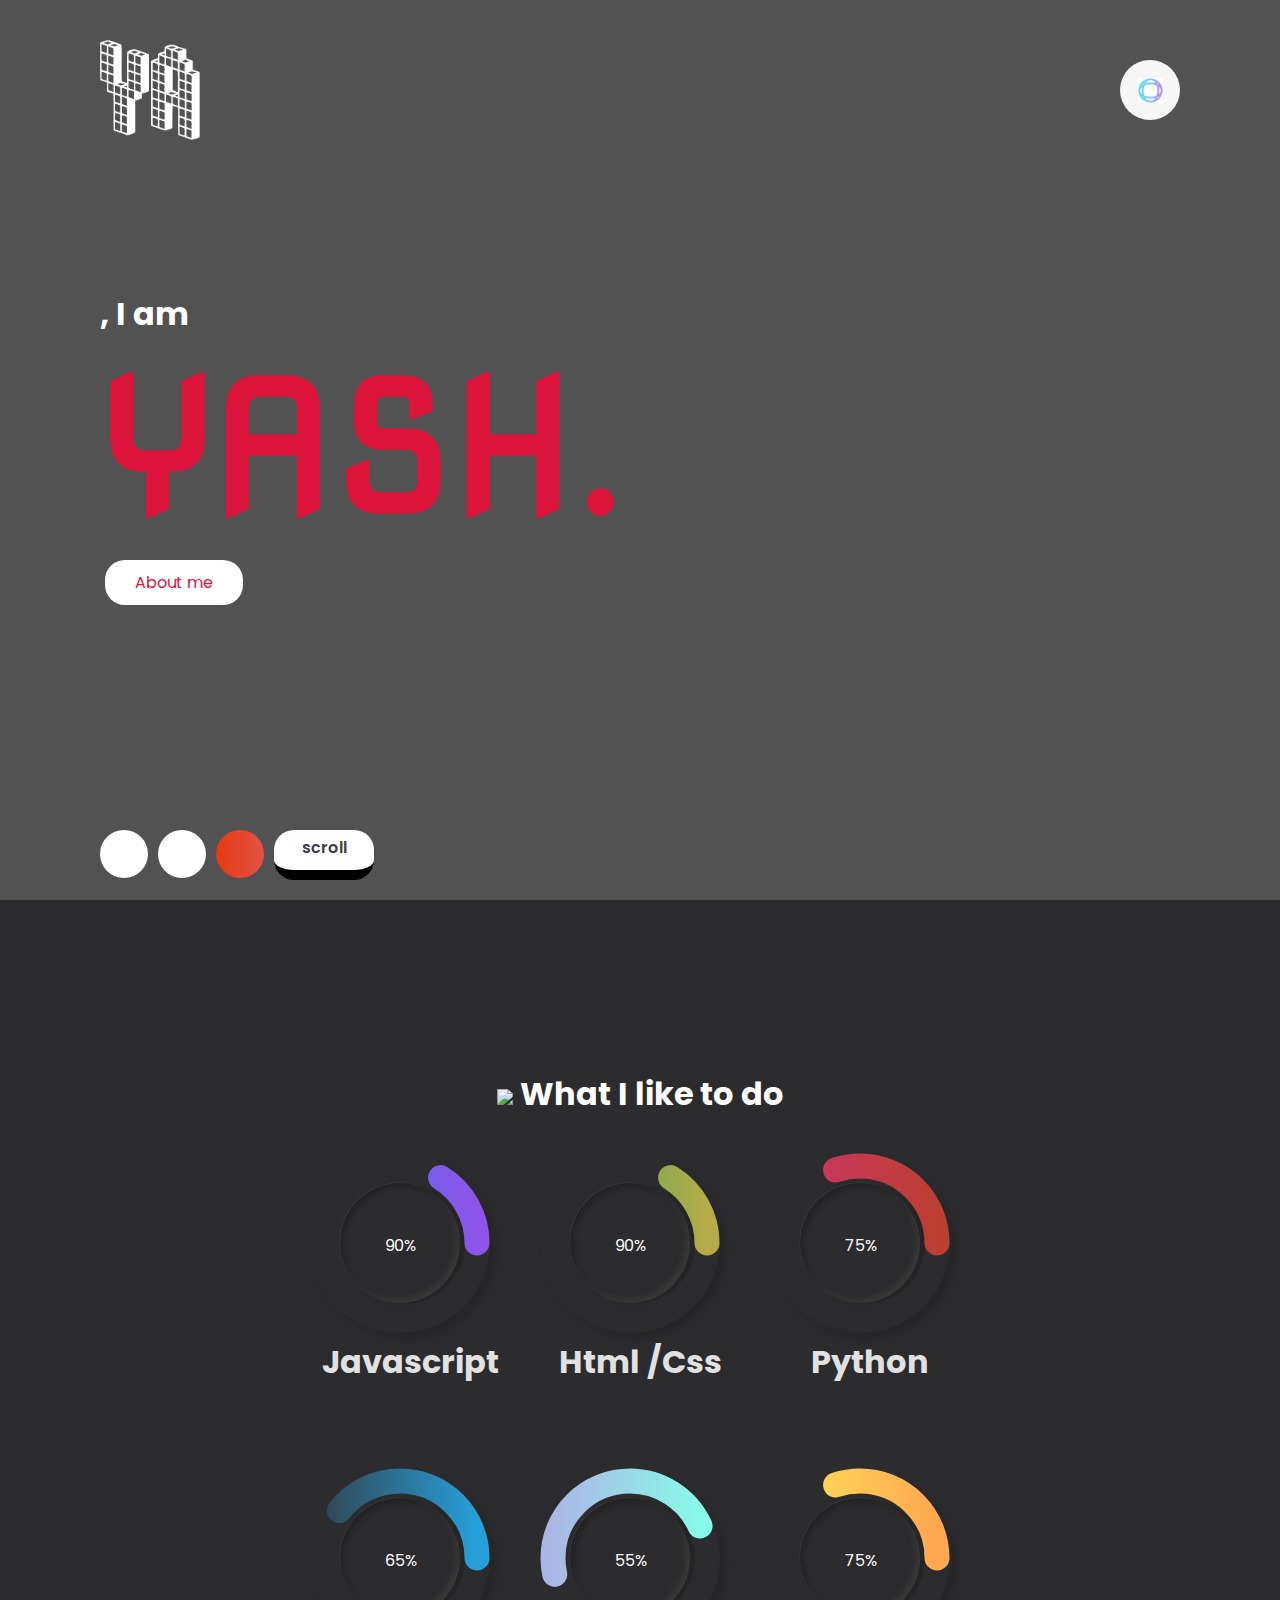
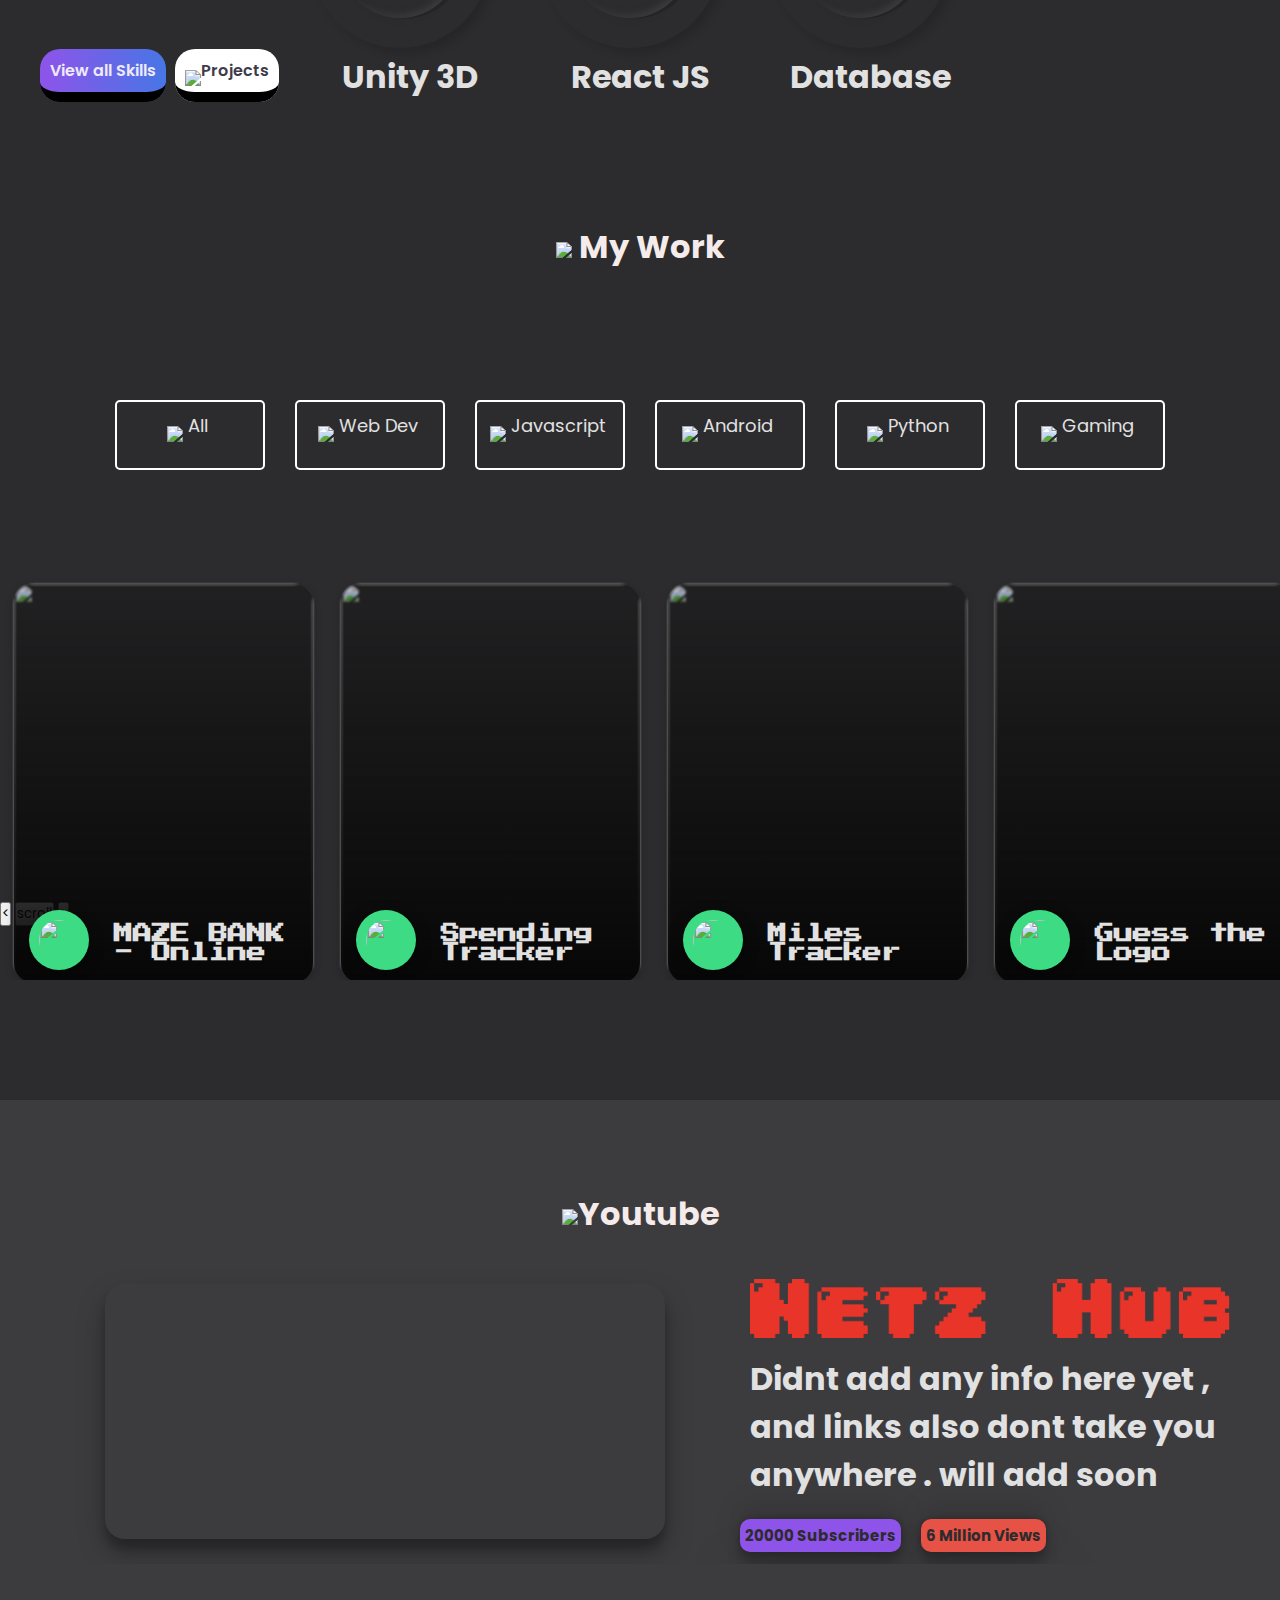
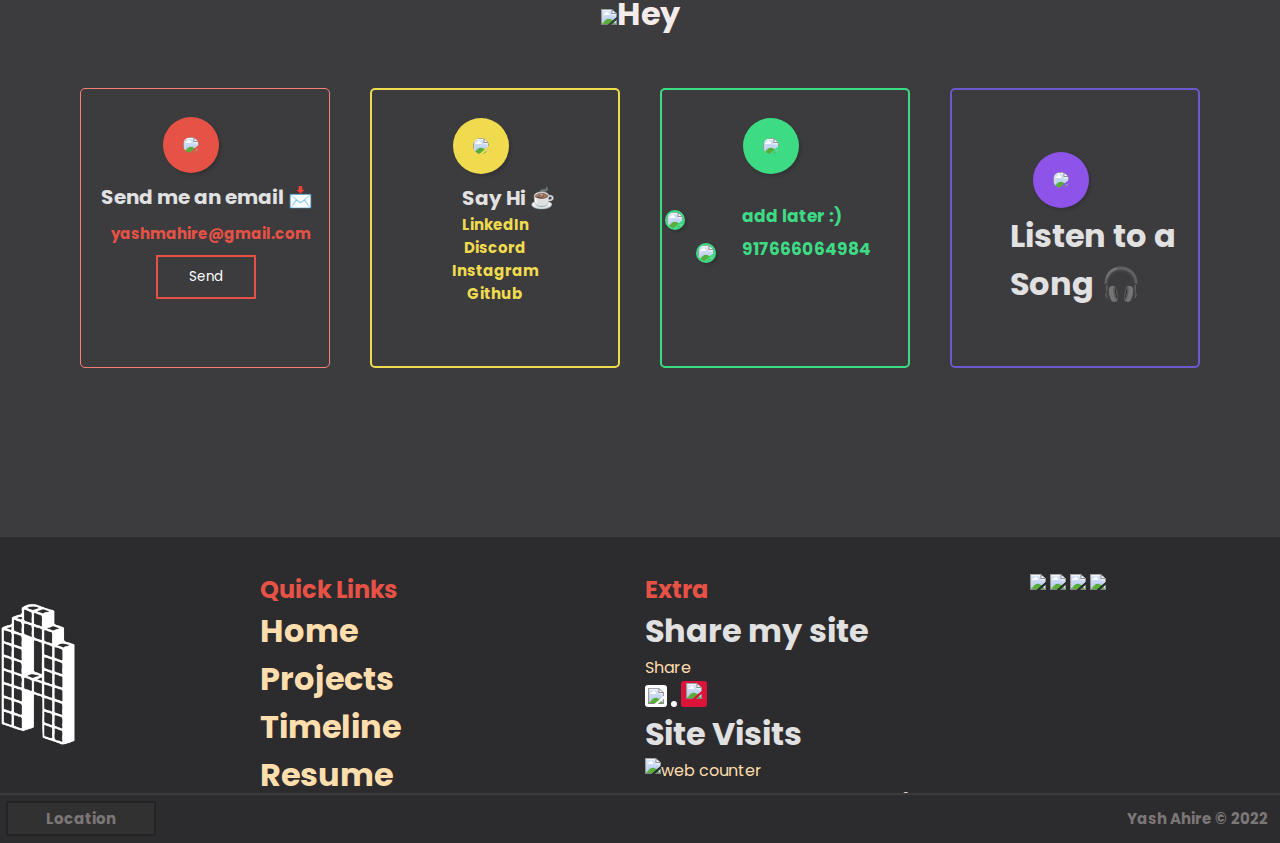
==== commit d79bdd1f: "Update index.html" ====
--- a/index.html
+++ b/index.html
@@ -1,13 +1,10 @@
 <!DOCTYPE html>
 <html lang="en">
   <head>
-
-       <meta property="og:title" content="Yash's Portfolio Site " />
+    <meta property="og:title" content="Yash's Portfolio Site " />
 <meta property="og:description" content="Visit my Portfolio Site" />
-<meta property="og:image" content="https://yashahire.netlify.app/Images/logoimg.png">
-<meta property="og:image" content="https://gifsyash.netlify.app/siri.gif">
-
-
+<meta property="og:image" content="https://gifsyash.netlify.app/laptop.gif" />
+    
 
     <meta charset="UTF-8" />
     <link rel="icon" type="image/x-icon" href="/Images/favicon.ico">
@@ -18,66 +15,87 @@
     <title>Yash Ahire</title>
   </head>
   <body>
+
     <div id="fb-root"></div>
 <script async defer crossorigin="anonymous" src="https://connect.facebook.net/en_GB/sdk.js#xfbml=1&version=v14.0" nonce="l4SDa9qL"></script>
+
    <div id="preloader"></div>
+   <div id="preloader1"></div>
+
     <!-- <... Front Page...> -->
     <section class="showcase">
       <header>
-        <img class="logoimg" src = "/Images/logoimg.png">
+        <img class="logoimg" src="/Images/logoimg.png">
         <div class="toggle">
-      
+
+        
           
         </div>
       </header>
-      <video src="https://drive.google.com/uc?export=download&id=1tvJyaPEBJfR_bE1GzGlnQ_4-OwG46Atf"
+      <video src="https://drive.google.com/uc?export=download&id=1hF4ecDEqpbgcAtjs-jgtnWR8RNo-8ffy"
       muted loop autoplay  alt="/Images/bk.png" ></video>
+
       <div class="overlay"></div>
       <div class="text">
         <h2><span class="auto-type"></span> , I am</h2>
-        <h3>YASH</h3>
-        <a href="#">About me</a>
+        <h3>YASH.</h3>
+        <a href="/About me/about.html" class="abts">About me</a>
       </div>
+
       <ul class="social">
         <li ><a class="fb" href="https://linkedin.com/in/yahire"><img src="/Images/in.png" alt="" /></a></li>
         <li><a class="git" href="https://github.com/YashAnetz"><img src="/Images/git.png" alt="" /></a></li>
         <li><a class="yt" href="https://www.youtube.com/channel/UC6RlH4MrFA6i2940YKGhSkA"><img src="/Images/yt.png" alt="" /></a></li>
         <li><a class="scr" >scroll<img src="/Images/scrolll.png" alt="" /></a></li>
+
         
       </ul>
     </section>
     
+
+
     <div class = "menu">
         <ul>
             <li><a href="#">Home</a></li>
             <li><a href="#projects">Projects</a></li>
-            <li><a href="#youtuber">Youtube</a></li>
-            <li><a href="#">Resume</a></li>
-            <li><a href="#">About me</a></li>
+            <li><a class="ytbss" href="https://www.youtube.com/channel/UC6RlH4MrFA6i2940YKGhSkA">Youtube</a></li>
+            <li><a href="/About me/res.pdf">Resume</a></li>
+            <li><a class="abts" href="/About me/about.html">About me</a></li>
             <li><a class="ctn" href="#cn">Contact</a></li>
         </ul>
+
         </div>
+
   
         <script src="https://cdn.jsdelivr.net/npm/typed.js@2.0.12"></script>
         <script>
  
         
           var typed = new Typed(".auto-type", {
-            strings: ['Hello','hola' ,'Namaste','Olá', 'nǐ hǎo', 'Hallo' ,'Bonjour', 'Konnichiwa','Guten tag', '👋'  ],
+            strings: ['Hello','hola' ,'Namaste','Olá', 'nǐ hǎo 你好 ', 'Hallo' ,'Bonjour', 'Konnichiwa','Guten tag', '👋'  ],
             typeSpeed: 150,
             backSpeed: 150,
             loop: true
           });
+
           // <!-- <... Front Page end...> -->
-        
+
+        
+
+
+
       
           </script>
+
+
+
 <section class="skills BeforeScroll" id="first">
   <div class="skillcon" >
-  <h1 class="skill-header"  >🧑‍💻 What I like to do</h1>
+  <h1 class="skill-header"  ><img class="headlogo" src="https://img.icons8.com/ios-filled/100/FFFFFF/states.png"/> What I like to do</h1>
   <div class="overlay1"></div>
   <div class="grid" id="grid">
  
+
     <div class="gridel"><div class="outer"><div class="inner">
       <div id="number">90%</div>
     </div></div>
@@ -91,11 +109,14 @@
       </defs>
       <circle class="c1" stroke-linecap="round" />
 </svg>
+
 <h1 class="skilllabel">Javascript</h1>
 </div>
+
 <div class="gridel"><div class="outer"><div class="inner">
   <div id="number">90%</div>
 </div></div>
+
 <svg xmlns="http://www.w3.org/2000/svg" version="1.1" width="180px" height="180px">
   <defs>
      <linearGradient id="GradientColor2">
@@ -105,11 +126,15 @@
   </defs>
   <circle class="c2" stroke-linecap="round" />
 </svg>
+
 <h1 class="skilllabel">Html /Css</h1>
 </div>
+
+
 <div class="gridel"><div class="outer"><div class="inner">
   <div id="number">75%</div>
 </div></div>
+
 <svg xmlns="http://www.w3.org/2000/svg" version="1.1" width="180px" height="180px">
   <defs>
      <linearGradient id="GradientColor3">
@@ -119,11 +144,18 @@
   </defs>
   <circle class="c3" stroke-linecap="round" />
 </svg>
+
 <h1 class="skilllabel" >Python</h1>
 </div>
+
+
+
 <div class="gridel"><div class="outer"><div class="inner">
   <div id="number">65%</div>
 </div></div>
+
+
+
 <svg xmlns="http://www.w3.org/2000/svg" version="1.1" width="180px" height="180px">
   <defs>
      <linearGradient id="GradientColor4">
@@ -133,11 +165,14 @@
   </defs>
   <circle class="c4" stroke-linecap="round" />
 </svg>
+
 <h1 class="skilllabel">Unity 3D</h1>
 </div>
+
 <div class="gridel"><div class="outer"><div class="inner">
   <div id="number">55%</div>
 </div></div>
+
 <svg xmlns="http://www.w3.org/2000/svg" version="1.1" width="180px" height="180px">
   <defs>
      <linearGradient id="GradientColor5">
@@ -147,11 +182,15 @@
   </defs>
   <circle class="c5" stroke-linecap="round" />
 </svg>
+
 <h1 class="skilllabel">React JS</h1>
 </div>
+
+
 <div class="gridel"><div class="outer"><div class="inner">
   <div id="number">75%</div>
 </div></div>
+
 <svg xmlns="http://www.w3.org/2000/svg" version="1.1" width="180px" height="180px">
   <defs>
      <linearGradient id="GradientColor6">
@@ -161,22 +200,35 @@
   </defs>
   <circle class="c6" stroke-linecap="round" />
 </svg>
+
 <h1 class="skilllabel">Database</h1>
 </div>
-    
+
+
+
+    
+
     
    
+
   </div>
   <div class="page2-buttons">
-  <a class="skills-more">View all Skills</a>
+  <a href="https://yashahire.netlify.app/about%20me/about/#hob" class="skills-more" >View all Skills</a>
   <a href="#second" class="topro"><img src="/Images/scrolll.png"/>Projects</a>
   </div>
 </div>
+
+
+
+
+
+
 <section>
-  <h1 class="work-header"  id="second">🚀My Work</h1>
+  <h1 class="work-header"  id="second"><img class="headlogo" src="https://img.icons8.com/ios-filled/50/FFFFFF/view-quilt.png"/> My Work</h1>
   <section class="projects" id="projects">
     <div class="grid1">
       <div class="gridel1 al" tabindex="1" autofocus><img src="https://img.icons8.com/ios-glyphs/30/FFFFFF/globe--v1.png"/>All</div>
+
       <div class="gridel1 we" tabindex="1"><img src="https://img.icons8.com/ios-glyphs/30/FFFFFF/globe--v1.png"/>Web Dev</div>
       <div class="gridel1 js" tabindex="1"><img src="https://img.icons8.com/ios-glyphs/30/FFFFFF/javascript.png"/>Javascript</div>
       <div class="gridel1 an" tabindex="1"><img src="https://img.icons8.com/ios-glyphs/30/FFFFFF/android-os.png"/>Android</div>
@@ -187,6 +239,7 @@
       █░░░█ █▀▀ █▀▀▄ 　 █▀▀█ █▀▀█ █▀▀█ ░░▀ █▀▀ █▀▀ ▀▀█▀▀ █▀▀ 
       █▄█▄█ █▀▀ █▀▀▄ 　 █░░█ █▄▄▀ █░░█ ░░█ █▀▀ █░░ ░░█░░ ▀▀█ 
       ░▀░▀░ ▀▀▀ ▀▀▀░ 　 █▀▀▀ ▀░▀▀ ▀▀▀▀ █▄█ ▀▀▀ ▀▀▀ ░░▀░░ ▀▀▀ -->
+
   
     </div>
     <div class="web hide">
@@ -200,39 +253,51 @@
         <div class="cardoverlay">
           <h1 class="cardheading">Portfolio 2022</h1>
           <div class="cardhover">
-              <p class="cardtext">The information will be added later whem I get time until that Its all orems and ipsons </p>
+              <p class="cardtext"> This is my new and updated portfolio site with added features and more content . MI have added some new features like Share buttons , Rating option , Listen to songs from spotify and some animations  </p>
               <a href="https://github.com/YashAnetz/NewPortfolio-2022"> <img class="gitmid" id="gitmid" src="/gifd/git.gif"/></a>
-              <a href="#"><img class="nextmid" id="nextmid" src="/gifd/nextgif.gif"/></a>
+              <a href="https://yashahire.netlify.app/"><img class="nextmid" id="nextmid" src="/gifd/nextgif.gif"/></a>
  
+
           </div>
         </div>
       </div>
+
+
+
       <div class="gridwd"><img class="cardimg" src="/Images/oldport.png"><img class="cardlogo" id="logo" src="/Images/oldport (1).png">
         <div class="cardoverlay">
           <h1 class="cardheading">Portfolio 2019</h1>
           <div class="cardhover2">
-            <p class="cardtext">The information will be added later whem I get time until that Its all orems and ipsons </p>
+            <p class="cardtext">This is my old portfolio site . I wont be updating any content on this site but this website will be online in Netlify . </p>
             <a href="https://github.com/YashAnetz/NewPortfolio-2022"> <img class="gitmid" id="gitmid" src="/gifd/git.gif"/></a>
-             <a href="#"><img class="nextmid" id="nextmid"src="/gifd/nextgif.gif"/></a>
+             <a href="https://yashnetz.netlify.app/"><img class="nextmid" id="nextmid"src="/gifd/nextgif.gif"/></a>
+
+
           </div>
         </div></div>
+
       <div class="gridwd"><img class="cardimg" src="/Images/yog.png"><img class="cardlogo" id="logo" src="/Images/yogaico.png">
         <div class="cardoverlay">
           <h1 class="cardheading">Niramay - Yoga Site</h1>
           <div class="cardhover3">
-            <p class="cardtext">The information will be added later whem I get time until that Its all lorems and ipsons . The information will be added later whem I get time until that Its all lorems and ipsons  </p>
+            <p class="cardtext"> I am  developing this website for Niramay Yoga Centre . This site is currently a Infromation only site . I am planning to add Registration , Online payment etc options to this site . This site is currently on netlify and would be moved to a permanent domain.  </p>
             <a href="https://github.com/YashAnetz/NewPortfolio-2022"> <img class="gitmid" id="gitmid" src="/gifd/git.gif"/></a>
-             <a href="#"><img class="nextmid" id="nextmid"src="/gifd/nextgif.gif"/></a>
+             <a href=" https://niramayyoga.netlify.app/"><img class="nextmid" id="nextmid"src="/gifd/nextgif.gif"/></a>
+
+
           </div>
         </div></div>
+
       <div class="gridwd"><img class="cardimg" src="/Images/blogger.png"><img class="cardlogo" id="logo" src="/Images/minebloico.png">
       
         <div class="cardoverlay">
           <h1 class="cardheading">Mini Blogger</h1>
           <div class="cardhover4">
-            <p class="cardtext">The information will be added later whem I get time until that Its all orems and ipsons </p>
+            <p class="cardtext">This is a miniBlogging site which combines Javascript and firebase . The application is simple with the add and append function . where the blog content is Saved and retrieved from firebase  </p>
             <a href="https://github.com/YashAnetz/NewPortfolio-2022"> <img class="gitmid" id="gitmid" src="/gifd/git.gif"/></a>
              <a href="#"><img class="nextmid" id="nextmid"src="/gifd/nextgif.gif"/></a>
+
+
           </div>
         </div></div>
       
@@ -241,6 +306,7 @@
   
     </div>
     </div>
+
 <!-- 
     ░█████╗░███╗░░██╗██████╗░██████╗░░█████╗░██╗██████╗░
     ██╔══██╗████╗░██║██╔══██╗██╔══██╗██╔══██╗██║██╔══██╗
@@ -248,6 +314,8 @@
     ██╔══██║██║╚████║██║░░██║██╔══██╗██║░░██║██║██║░░██║
     ██║░░██║██║░╚███║██████╔╝██║░░██║╚█████╔╝██║██████╔╝
     ╚═╝░░╚═╝╚═╝░░╚══╝╚═════╝░╚═╝░░╚═╝░╚════╝░╚═╝╚═════╝░ -->
+
+
     <div class="android hide">
       <div class="grid1projects">
         
@@ -257,34 +325,33 @@
           <div class="cardoverlay">
             <h1 class="cardheading">Foodie: order</h1>
             <div class="cardhover2">
-              <p class="cardtext">The information will be added later whem I get time until that Its all lorems and ipsons  
-                consectetur adipisicing elit. Voluptatum commodi,
-                quos vero praesentium aliquam aperiam quas veritatis
-                 nemo voluptates voluptas.</p>
+              <p class="cardtext">This application was created as my undergrad MINIproject . Foodie app lets the user order food from street food stalls or book table at restaurants . The application also has a feature for business owners to register their restaurants</p>
               <a href="https://github.com/YashAnetz/NewPortfolio-2022"> <img class="gitmid" id="gitmid" src="/gifd/git.gif"/></a>
                <a href="#"><img class="nextmid" id="nextmid"src="/gifd/nextgif.gif"/></a>
   
   
             </div>
           </div></div>
+
           <div class="gridwd"><img class="cardimg" src="/Images/boxss.png"><img class="cardlogo" id="logo" src="/Images/boxlogo.png">
       
             <div class="cardoverlay">
               <h1 class="cardheading">BOX 2d - Retro</h1>
               <div class="cardhover3">
-                <p class="cardtext">The information will be added later whem I get time until that Its all orems and ipsons </p>
+                <p class="cardtext">This is a retro android game based on the famous game : Mario Bros . Instead of a human like character this game features a box . This game has obstracles , Coins , Powerups etc</p>
                 <a href="https://github.com/YashAnetz/NewPortfolio-2022"> <img class="gitmid" id="gitmid" src="/gifd/git.gif"/></a>
                  <a href="#"><img class="nextmid" id="nextmid"src="/gifd/nextgif.gif"/></a>
     
     
               </div>
             </div></div>
+
             <div class="gridwd"><img class="cardimg" src="/Images/racerss.png"><img class="cardlogo" id="logo" src="/Images/racelogo.png">
       
               <div class="cardoverlay">
                 <h1 class="cardheading">Highway Racer 2d</h1>
                 <div class="cardhover4">
-                  <p class="cardtext">The information will be added later whem I get time until that Its all orems and ipsons </p>
+                  <p class="cardtext"> Highway racer 2d is inspired by old 2d racing games . Even with minimal graphics and Memory specs , This game can run smoothly on any device .  </p>
                   <a href="https://github.com/YashAnetz/NewPortfolio-2022"> <img class="gitmid" id="gitmid" src="/gifd/git.gif"/></a>
                    <a href="#"><img class="nextmid" id="nextmid"src="/gifd/nextgif.gif"/></a>
       
@@ -295,6 +362,7 @@
     
       </div>
       </div>
+
 <!--       
 ██████╗░██╗░░░██╗████████╗██╗░░██╗░█████╗░███╗░░██╗
 ██╔══██╗╚██╗░██╔╝╚══██╔══╝██║░░██║██╔══██╗████╗░██║
@@ -302,23 +370,29 @@
 ██╔═══╝░░░╚██╔╝░░░░░██║░░░██╔══██║██║░░██║██║╚████║
 ██║░░░░░░░░██║░░░░░░██║░░░██║░░██║╚█████╔╝██║░╚███║
 ╚═╝░░░░░░░░╚═╝░░░░░░╚═╝░░░╚═╝░░╚═╝░╚════╝░╚═╝░░╚══╝ -->
+
 <div class="python hide">
   <div class="grid1projects">
+
     <div class="gridwd"><img class="cardimg" src="/Images/hearmess.png">
       <img class="cardlogo" id="logo" src="/Images/hearmelogo.png">
   
       <div class="cardoverlay">
         <h1 class="cardheading">Hear me - ASL</h1>
         <div class="cardhover2">
-          <p class="cardtext">The information will be added later whem I get time until that Its all lorems and ipsons  
-            consectetur adipisicing elit. Voluptatum commodi,
-            quos vero praesentium aliquam aperiam quas veritatis
-             nemo voluptates voluptas.</p>
+          <p class="cardtext">Hear me is a application integrated with Leap Motion controller which maps Hand movements to XYZ Axis and with the help of Machine learning coverts the Sign language to Audio . This application is Highly beneficial for the deaf and mute .</p>
           <a href="https://github.com/YashAnetz/NewPortfolio-2022"> <img class="gitmid" id="gitmid" src="/gifd/git.gif"/></a>
-           <a href="#"><img class="nextmid" id="nextmid"src="/gifd/nextgif.gif"/></a>
+           <a href="https://youtu.be/J1H-A5mk0lQ"><img class="nextmid" id="nextmid"src="/gifd/nextgif.gif"/></a>
+
+
         </div>
       </div></div>
+
+
+
+
     </div></div>
+
 <!--     
 ░██████╗░░█████╗░███╗░░░███╗██╗███╗░░██╗░██████╗░
 ██╔════╝░██╔══██╗████╗░████║██║████╗░██║██╔════╝░
@@ -326,8 +400,11 @@
 ██║░░╚██╗██╔══██║██║╚██╔╝██║██║██║╚████║██║░░╚██╗
 ╚██████╔╝██║░░██║██║░╚═╝░██║██║██║░╚███║╚██████╔╝
 ░╚═════╝░╚═╝░░╚═╝╚═╝░░░░░╚═╝╚═╝╚═╝░░╚══╝░╚═════╝░ -->
+
+
     <div class="gaming hide">
       <div class="grid1projects">
+
         <div class="gridwd"><img class="cardimg" src="/Images/whackss.png">
           <img class="cardlogo" id="logo" src="/Images/whacklogo.png">
       
@@ -344,6 +421,7 @@
     
             </div>
           </div></div>
+
           <div class="gridwd"><img class="cardimg" src="/Images/logoss.png">
             <img class="cardlogo" id="logo" src="/Images/guesslogo.png">
         
@@ -360,6 +438,7 @@
       
               </div>
             </div></div>
+
             <div class="gridwd"><img class="cardimg" src="/Images/pigss.png">
               <img class="cardlogo" id="logo" src="/Images/piglogo.png">
           
@@ -376,6 +455,7 @@
         
                 </div>
               </div></div>
+
               <div class="gridwd"><img class="cardimg" src="/Images/guessnumss.png">
                 <img class="cardlogo" id="logo" src="/Images/guessnumlogo.png">
             
@@ -392,27 +472,32 @@
           
                   </div>
                 </div></div>
-                <div class="gridwd"><img class="cardimg" src="/Images/boxss.png"><img class="cardlogo" id="logo" src="/Images/boxlogo.png">
+
+                <div class="gridwd"><img class="cardimg" src="/Images/racerss.png"><img class="cardlogo" id="logo" src="/Images/racelogo.png">
       
                   <div class="cardoverlay">
-                    <h1 class="cardheading">BOX 2d - Retro</h1>
-                    <div class="cardhover3">
-                      <p class="cardtext">The information will be added later whem I get time until that Its all orems and ipsons </p>
+                    <h1 class="cardheading">Highway Racer 2d</h1>
+                    <div class="cardhover4">
+                      <p class="cardtext"> Highway racer 2d is inspired by old 2d racing games . Even with minimal graphics and Memory specs , This game can run smoothly on any device .  </p>
                       <a href="https://github.com/YashAnetz/NewPortfolio-2022"> <img class="gitmid" id="gitmid" src="/gifd/git.gif"/></a>
-                       <a href="#"><img class="nextmid" id="nextmid"src="/gifd/nextgif.gif"/></a>
+                       <a href="http://thenetzhub.blogspot.com/2018/02/image-result-for-download-for-android.html"><img class="nextmid" id="nextmid"src="/gifd/nextgif.gif"/></a>
           
           
                     </div>
                   </div></div>
-      
-                  <div class="gridwd"><img class="cardimg" src="/Images/racerss.png"><img class="cardlogo" id="logo" src="/Images/racelogo.png">
-            
+
+               
+
+
+        
+                  <div class="gridwd"><img class="cardimg" src="/Images/boxss.png"><img class="cardlogo" id="logo" src="/Images/boxlogo.png">
+              
                     <div class="cardoverlay">
-                      <h1 class="cardheading">Highway Racer 2d</h1>
-                      <div class="cardhover4">
-                        <p class="cardtext">The information will be added later whem I get time until that Its all orems and ipsons </p>
+                      <h1 class="cardheading">BOX 2d - Retro</h1>
+                      <div class="cardhover3">
+                        <p class="cardtext">This is a retro android game based on the famous game : Mario Bros . Instead of a human like character this game features a box . This game has obstracles , Coins , Powerups etc</p>
                         <a href="https://github.com/YashAnetz/NewPortfolio-2022"> <img class="gitmid" id="gitmid" src="/gifd/git.gif"/></a>
-                         <a href="#"><img class="nextmid" id="nextmid"src="/gifd/nextgif.gif"/></a>
+                         <a href="http://thenetzhub.blogspot.com/2018/02/box-2d-android-statusunder-construction.html"><img class="nextmid" id="nextmid"src="/gifd/nextgif.gif"/></a>
             
             
                       </div>
@@ -420,78 +505,111 @@
               
           
     
+
+
       </div></div>
+
       
 <!-- 
   ───░█ ─█▀▀█ ░█──░█ ─█▀▀█ ░█▀▀▀█ ░█▀▀█ ░█▀▀█ ▀█▀ ░█▀▀█ ▀▀█▀▀ 
   ─▄─░█ ░█▄▄█ ─░█░█─ ░█▄▄█ ─▀▀▀▄▄ ░█─── ░█▄▄▀ ░█─ ░█▄▄█ ─░█── 
   ░█▄▄█ ░█─░█ ──▀▄▀─ ░█─░█ ░█▄▄▄█ ░█▄▄█ ░█─░█ ▄█▄ ░█─── ─░█── -->
+
+
       <div class="javascript hide">
         <div class="grid1projects">
+
+
           <div class="gridwd"><img class="cardimg" src="/Images/mazess.png">
             <img class="cardlogo" id="logo" src="/Images/bankistlogo.png">
         
             <div class="cardoverlay">
               <h1 class="cardheading">MAZE BANK - Online</h1>
               <div class="cardhover2">
-                <p class="cardtext">The information will be added later whem I get time until that Its all lorems and ipsons  
-                  consectetur adipisicing elit. Voluptatum commodi,
-                  quos vero praesentium aliquam aperiam quas veritatis
-                   nemo voluptates voluptas.</p>
+                <p class="cardtext">Maze bank is based on Jonas's Bankist application from Udemy course . Maze bank application has a minimal UI and simplified banking experience with multiple operations and currencies .🆕 - Apply for loan</p>
                 <a href="https://github.com/YashAnetz/NewPortfolio-2022"> <img class="gitmid" id="gitmid" src="/gifd/git.gif"/></a>
-                 <a href="#"><img class="nextmid" id="nextmid"src="/gifd/nextgif.gif"/></a>
+                 <a href="/Projects/2 Spending Tracker/spend.html"><img class="nextmid" id="nextmid"src="/gifd/nextgif.gif"/></a>
       
       
               </div>
             </div></div>
+
+
+
             <div class="gridwd"><img class="cardimg" src="/Images/moneyss.png">
               <img class="cardlogo" id="logo" src="/Images/moneylogo.png">
           
               <div class="cardoverlay">
                 <h1 class="cardheading">Spending Tracker</h1>
                 <div class="cardhover2">
-                  <p class="cardtext">The information will be added later whem I get time until that Its all lorems and ipsons  
-                    consectetur adipisicing elit. Voluptatum commodi,
-                    quos vero praesentium aliquam aperiam quas veritatis
-                     nemo voluptates voluptas.</p>
+                  <p class="cardtext">
+
+                    This mini app lets you manage yout daily expenses . you can enter income and expenses and this application with compute the total balance as well as the history of expenditure . You can also set a income / Spending goal
+
+
+                    </p>
                   <a href="https://github.com/YashAnetz/NewPortfolio-2022"> <img class="gitmid" id="gitmid" src="/gifd/git.gif"/></a>
-                   <a href="#"><img class="nextmid" id="nextmid"src="/gifd/nextgif.gif"/></a>
+                   <a href="/Projects/2 Spending Tracker/spend.html"><img class="nextmid" id="nextmid"src="/gifd/nextgif.gif"/></a>
         
         
                 </div>
               </div></div>
+
+
+
               <div class="gridwd"><img class="cardimg" src="/Images/milesss.png">
                 <img class="cardlogo" id="logo" src="/Images/mileslogo.png">
             
                 <div class="cardoverlay">
                   <h1 class="cardheading">Miles Tracker</h1>
                   <div class="cardhover2">
-                    <p class="cardtext">The information will be added later whem I get time until that Its all lorems and ipsons  
-                      consectetur adipisicing elit. Voluptatum commodi,
-                      quos vero praesentium aliquam aperiam quas veritatis
-                       nemo voluptates voluptas.</p>
+                    <p class="cardtext">This Mini App lets you Set a goal in kilometers ,
+                    Track your daily walking distance ,
+                    you will get a prompt once the goal is reached . This app also calculates yor daily average and calories burnt . 
+          </p>
                     <a href="https://github.com/YashAnetz/NewPortfolio-2022"> <img class="gitmid" id="gitmid" src="/gifd/git.gif"/></a>
-                     <a href="#"><img class="nextmid" id="nextmid"src="/gifd/nextgif.gif"/></a>
+                     <a href="/Projects/3 Miles Tracker/tracker.html"><img class="nextmid" id="nextmid"src="/gifd/nextgif.gif"/></a>
           
           
                   </div>
                 </div></div>
-                <div class="gridwd"><img class="cardimg" src="/Images/crowdss.png">
-                  <img class="cardlogo" id="logo" src="/Images/crowdlogo.png">
+
+                <div class="gridwd"><img class="cardimg" src="/Images/logoss.png">
+                  <img class="cardlogo" id="logo" src="/Images/guesslogo.png">
               
                   <div class="cardoverlay">
-                    <h1 class="cardheading">Crowd Simulator</h1>
-                    <div class="cardhover2">
-                      <p class="cardtext">The information will be added later whem I get time until that Its all lorems and ipsons  
-                        consectetur adipisicing elit. Voluptatum commodi,
-                        quos vero praesentium aliquam aperiam quas veritatis
-                         nemo voluptates voluptas.</p>
+                    <h1 class="cardheading">Guess the Logo</h1>
+                    <div class="cardhover3">
+                      <p class="cardtext">Based on old flash game . Think about a logo from the list . Answer Yes or No questions and this app will guess the logo for you . This application uses array operations and other simple datastrctures to determine accurate logo .</p>
                       <a href="https://github.com/YashAnetz/NewPortfolio-2022"> <img class="gitmid" id="gitmid" src="/gifd/git.gif"/></a>
-                       <a href="#"><img class="nextmid" id="nextmid"src="/gifd/nextgif.gif"/></a>
+                       <a href="/Projects/4 Guess the logo/magic.html"><img class="nextmid" id="nextmid"src="/gifd/nextgif.gif"/></a>
             
             
                     </div>
                   </div></div>
+
+                  
+                  <div class="gridwd"><img class="cardimg" src="/Images/todoss.png">
+                    <img class="cardlogo" id="logo" src="/Images/todologo.png">
+                
+                    <div class="cardoverlay">
+                      <h1 class="cardheading">TODO List and Sort</h1>
+                      <div class="cardhover2">
+                        <p class="cardtext">The information will be added later whem I get time until that Its all lorems and ipsons  
+                          consectetur adipisicing elit. Voluptatum commodi,
+                          quos vero praesentium aliquam aperiam quas veritatis
+                           nemo voluptates voluptas.</p>
+                        <a href="https://github.com/YashAnetz/NewPortfolio-2022"> <img class="gitmid" id="gitmid" src="/gifd/git.gif"/></a>
+                         <a href="/Projects/5 ToDO list/todo.html"><img class="nextmid" id="nextmid"src="/gifd/nextgif.gif"/></a>
+              
+              
+                      </div>
+                    </div></div>
+
+
+
+
+
                   <div class="gridwd"><img class="cardimg" src="/Images/tipss.png">
                     <img class="cardlogo" id="logo" src="/Images/tiplogo.png">
                 
@@ -508,22 +626,10 @@
               
                       </div>
                     </div></div>
-                    <div class="gridwd"><img class="cardimg" src="/Images/todoss.png">
-                      <img class="cardlogo" id="logo" src="/Images/todologo.png">
-                  
-                      <div class="cardoverlay">
-                        <h1 class="cardheading">TODO List and Sort</h1>
-                        <div class="cardhover2">
-                          <p class="cardtext">The information will be added later whem I get time until that Its all lorems and ipsons  
-                            consectetur adipisicing elit. Voluptatum commodi,
-                            quos vero praesentium aliquam aperiam quas veritatis
-                             nemo voluptates voluptas.</p>
-                          <a href="https://github.com/YashAnetz/NewPortfolio-2022"> <img class="gitmid" id="gitmid" src="/gifd/git.gif"/></a>
-                           <a href="#"><img class="nextmid" id="nextmid"src="/gifd/nextgif.gif"/></a>
-                
-                
-                        </div>
-                      </div></div>
+
+
+
+
                       <div class="gridwd"><img class="cardimg" src="/Images/bankss.png">
                         <img class="cardlogo" id="logo" src="/Images/banklogo.png">
                     
@@ -540,6 +646,8 @@
                   
                           </div>
                         </div></div>
+
+
                         <div class="gridwd"><img class="cardimg" src="/Images/gradss.png">
                           <img class="cardlogo" id="logo" src="/Images/gradlogo.png">
                       
@@ -556,6 +664,8 @@
                     
                             </div>
                           </div></div>
+
+
                           <div class="gridwd"><img class="cardimg" src="/Images/shadowss.png">
                             <img class="cardlogo" id="logo" src="/Images/shadow.png">
                         
@@ -572,6 +682,7 @@
                       
                               </div>
                             </div></div>
+
                             <div class="gridwd"><img class="cardimg" src="/Images/whackss.png">
                               <img class="cardlogo" id="logo" src="/Images/whacklogo.png">
                           
@@ -588,22 +699,8 @@
                         
                                 </div>
                               </div></div>
-                              <div class="gridwd"><img class="cardimg" src="/Images/logoss.png">
-                                <img class="cardlogo" id="logo" src="/Images/guesslogo.png">
-                            
-                                <div class="cardoverlay">
-                                  <h1 class="cardheading">Guess the Logo</h1>
-                                  <div class="cardhover3">
-                                    <p class="cardtext">The information will be added later whem I get time until that Its all lorems and ipsons  
-                                      consectetur adipisicing elit. Voluptatum commodi,
-                                      quos vero praesentium aliquam aperiam quas veritatis
-                                       nemo voluptates voluptas.</p>
-                                    <a href="https://github.com/YashAnetz/NewPortfolio-2022"> <img class="gitmid" id="gitmid" src="/gifd/git.gif"/></a>
-                                     <a href="#"><img class="nextmid" id="nextmid"src="/gifd/nextgif.gif"/></a>
-                          
-                          
-                                  </div>
-                                </div></div>
+
+                           
                     
                                 <div class="gridwd"><img class="cardimg" src="/Images/pigss.png">
                                   <img class="cardlogo" id="logo" src="/Images/piglogo.png">
@@ -638,119 +735,15 @@
                               
                                       </div>
                                     </div></div>
-                            
-                            
-                            
-          
-        </div></div>
-        
-<!-- ░█████╗░██╗░░░░░██╗░░░░░
-██╔══██╗██║░░░░░██║░░░░░
-███████║██║░░░░░██║░░░░░
-██╔══██║██║░░░░░██║░░░░░
-██║░░██║███████╗███████╗
-╚═╝░░╚═╝╚══════╝╚══════╝ -->
-<div class="all">
-  <div class="grid1projects">
-    <div class="gridwd"><img class="cardimg" src="/Images/mazess.png">
-      <img class="cardlogo" id="logo" src="/Images/bankistlogo.png">
-  
-      <div class="cardoverlay">
-        <h1 class="cardheading">MAZE BANK - Online</h1>
-        <div class="cardhover2">
-          <p class="cardtext">The information will be added later whem I get time until that Its all lorems and ipsons  
-            consectetur adipisicing elit. Voluptatum commodi,
-            quos vero praesentium aliquam aperiam quas veritatis
-             nemo voluptates voluptas.</p>
-          <a href="https://github.com/YashAnetz/NewPortfolio-2022"> <img class="gitmid" id="gitmid" src="/gifd/git.gif"/></a>
-           <a href="#"><img class="nextmid" id="nextmid"src="/gifd/nextgif.gif"/></a>
-        </div>
-      </div></div>
-      <div class="gridwd"><img class="cardimg" src="/Images/moneyss.png">
-        <img class="cardlogo" id="logo" src="/Images/moneylogo.png">
-    
-        <div class="cardoverlay">
-          <h1 class="cardheading">Spending Tracker</h1>
-          <div class="cardhover2">
-            <p class="cardtext">The information will be added later whem I get time until that Its all lorems and ipsons  
-              consectetur adipisicing elit. Voluptatum commodi,
-              quos vero praesentium aliquam aperiam quas veritatis
-               nemo voluptates voluptas.</p>
-            <a href="https://github.com/YashAnetz/NewPortfolio-2022"> <img class="gitmid" id="gitmid" src="/gifd/git.gif"/></a>
-             <a href="#"><img class="nextmid" id="nextmid"src="/gifd/nextgif.gif"/></a>
-  
-  
-          </div>
-        </div></div>
-        <div class="gridwd"><img class="cardimg" src="/Images/milesss.png">
-          <img class="cardlogo" id="logo" src="/Images/mileslogo.png">
-      
-          <div class="cardoverlay">
-            <h1 class="cardheading">Miles Tracker</h1>
-            <div class="cardhover2">
-              <p class="cardtext">The information will be added later whem I get time until that Its all lorems and ipsons  
-                consectetur adipisicing elit. Voluptatum commodi,
-                quos vero praesentium aliquam aperiam quas veritatis
-                 nemo voluptates voluptas.</p>
-              <a href="https://github.com/YashAnetz/NewPortfolio-2022"> <img class="gitmid" id="gitmid" src="/gifd/git.gif"/></a>
-               <a href="#"><img class="nextmid" id="nextmid"src="/gifd/nextgif.gif"/></a>
-    
-    
-            </div>
-          </div></div>
-          <div class="gridwd"><img class="cardimg" src="/Images/crowdss.png">
-            <img class="cardlogo" id="logo" src="/Images/crowdlogo.png">
-        
-            <div class="cardoverlay">
-              <h1 class="cardheading">Crowd Simulator</h1>
-              <div class="cardhover2">
-                <p class="cardtext">The information will be added later whem I get time until that Its all lorems and ipsons  
-                  consectetur adipisicing elit. Voluptatum commodi,
-                  quos vero praesentium aliquam aperiam quas veritatis
-                   nemo voluptates voluptas.</p>
-                <a href="https://github.com/YashAnetz/NewPortfolio-2022"> <img class="gitmid" id="gitmid" src="/gifd/git.gif"/></a>
-                 <a href="#"><img class="nextmid" id="nextmid"src="/gifd/nextgif.gif"/></a>
-      
-      
-              </div>
-            </div></div>
-            <div class="gridwd"><img class="cardimg" src="/Images/tipss.png">
-              <img class="cardlogo" id="logo" src="/Images/tiplogo.png">
-          
-              <div class="cardoverlay">
-                <h1 class="cardheading">Tip Calculator</h1>
-                <div class="cardhover2">
-                  <p class="cardtext">The information will be added later whem I get time until that Its all lorems and ipsons  
-                    consectetur adipisicing elit. Voluptatum commodi,
-                    quos vero praesentium aliquam aperiam quas veritatis
-                     nemo voluptates voluptas.</p>
-                  <a href="https://github.com/YashAnetz/NewPortfolio-2022"> <img class="gitmid" id="gitmid" src="/gifd/git.gif"/></a>
-                   <a href="#"><img class="nextmid" id="nextmid"src="/gifd/nextgif.gif"/></a>
-        
-        
-                </div>
-              </div></div>
-              <div class="gridwd"><img class="cardimg" src="/Images/todoss.png">
-                <img class="cardlogo" id="logo" src="/Images/todologo.png">
-            
-                <div class="cardoverlay">
-                  <h1 class="cardheading">TODO List and Sort</h1>
-                  <div class="cardhover2">
-                    <p class="cardtext">The information will be added later whem I get time until that Its all lorems and ipsons  
-                      consectetur adipisicing elit. Voluptatum commodi,
-                      quos vero praesentium aliquam aperiam quas veritatis
-                       nemo voluptates voluptas.</p>
-                    <a href="https://github.com/YashAnetz/NewPortfolio-2022"> <img class="gitmid" id="gitmid" src="/gifd/git.gif"/></a>
-                     <a href="#"><img class="nextmid" id="nextmid"src="/gifd/nextgif.gif"/></a>
-          
-          
-                  </div>
-                </div></div>
-                <div class="gridwd"><img class="cardimg" src="/Images/bankss.png">
-                  <img class="cardlogo" id="logo" src="/Images/banklogo.png">
+
+
+                                    
+
+                <div class="gridwd"><img class="cardimg" src="/Images/crowdss.png">
+                  <img class="cardlogo" id="logo" src="/Images/crowdlogo.png">
               
                   <div class="cardoverlay">
-                    <h1 class="cardheading">Javascript Bank</h1>
+                    <h1 class="cardheading">Crowd Simulator</h1>
                     <div class="cardhover2">
                       <p class="cardtext">The information will be added later whem I get time until that Its all lorems and ipsons  
                         consectetur adipisicing elit. Voluptatum commodi,
@@ -762,123 +755,140 @@
             
                     </div>
                   </div></div>
-                  <div class="gridwd"><img class="cardimg" src="/Images/gradss.png">
-                    <img class="cardlogo" id="logo" src="/Images/gradlogo.png">
-                
-                    <div class="cardoverlay">
-                      <h1 class="cardheading">Gradient Generator</h1>
-                      <div class="cardhover2">
-                        <p class="cardtext">The information will be added later whem I get time until that Its all lorems and ipsons  
-                          consectetur adipisicing elit. Voluptatum commodi,
-                          quos vero praesentium aliquam aperiam quas veritatis
-                           nemo voluptates voluptas.</p>
-                        <a href="https://github.com/YashAnetz/NewPortfolio-2022"> <img class="gitmid" id="gitmid" src="/gifd/git.gif"/></a>
-                         <a href="#"><img class="nextmid" id="nextmid"src="/gifd/nextgif.gif"/></a>
-              
-              
-                      </div>
-                    </div></div>
-                    <div class="gridwd"><img class="cardimg" src="/Images/shadowss.png">
-                      <img class="cardlogo" id="logo" src="/Images/shadow.png">
-                  
-                      <div class="cardoverlay">
-                        <h1 class="cardheading">Shadow Generator</h1>
-                        <div class="cardhover2">
-                          <p class="cardtext">The information will be added later whem I get time until that Its all lorems and ipsons  
-                            consectetur adipisicing elit. Voluptatum commodi,
-                            quos vero praesentium aliquam aperiam quas veritatis
-                             nemo voluptates voluptas.</p>
-                          <a href="https://github.com/YashAnetz/NewPortfolio-2022"> <img class="gitmid" id="gitmid" src="/gifd/git.gif"/></a>
-                           <a href="#"><img class="nextmid" id="nextmid"src="/gifd/nextgif.gif"/></a>
-                
-                
-                        </div>
-                      </div></div>
-                      <div class="gridwd"><img class="cardimg" src="/Images/whackss.png">
-                        <img class="cardlogo" id="logo" src="/Images/whacklogo.png">
-                    
-                        <div class="cardoverlay">
-                          <h1 class="cardheading">Whack a Mole</h1>
-                          <div class="cardhover4">
-                            <p class="cardtext">The information will be added later whem I get time until that Its all lorems and ipsons  
-                              consectetur adipisicing elit. Voluptatum commodi,
-                              quos vero praesentium aliquam aperiam quas veritatis
-                               nemo voluptates voluptas.</p>
-                            <a href="https://github.com/YashAnetz/NewPortfolio-2022"> <img class="gitmid" id="gitmid" src="/gifd/git.gif"/></a>
-                             <a href="#"><img class="nextmid" id="nextmid"src="/gifd/nextgif.gif"/></a>
-                  
-                  
-                          </div>
-                        </div></div>
-                        <div class="gridwd"><img class="cardimg" src="/Images/logoss.png">
-                          <img class="cardlogo" id="logo" src="/Images/guesslogo.png">
-                      
-                          <div class="cardoverlay">
-                            <h1 class="cardheading">Guess the Logo</h1>
-                            <div class="cardhover3">
-                              <p class="cardtext">The information will be added later whem I get time until that Its all lorems and ipsons  
-                                consectetur adipisicing elit. Voluptatum commodi,
-                                quos vero praesentium aliquam aperiam quas veritatis
-                                 nemo voluptates voluptas.</p>
-                              <a href="https://github.com/YashAnetz/NewPortfolio-2022"> <img class="gitmid" id="gitmid" src="/gifd/git.gif"/></a>
-                               <a href="#"><img class="nextmid" id="nextmid"src="/gifd/nextgif.gif"/></a>
-                    
-                    
-                            </div>
-                          </div></div>
-              
-                          <div class="gridwd"><img class="cardimg" src="/Images/pigss.png">
-                            <img class="cardlogo" id="logo" src="/Images/piglogo.png">
-                        
-                            <div class="cardoverlay">
-                              <h1 class="cardheading">PIG Game - 2P</h1>
-                              <div class="cardhover2">
-                                <p class="cardtext">The information will be added later whem I get time until that Its all lorems and ipsons  
-                                  consectetur adipisicing elit. Voluptatum commodi,
-                                  quos vero praesentium aliquam aperiam quas veritatis
-                                   nemo voluptates voluptas.</p>
-                                <a href="https://github.com/YashAnetz/NewPortfolio-2022"> <img class="gitmid" id="gitmid" src="/gifd/git.gif"/></a>
-                                 <a href="#"><img class="nextmid" id="nextmid"src="/gifd/nextgif.gif"/></a>
-                      
-                      
-                              </div>
-                            </div></div>
-              
-                            <div class="gridwd"><img class="cardimg" src="/Images/guessnumss.png">
-                              <img class="cardlogo" id="logo" src="/Images/guessnumlogo.png">
-                          
-                              <div class="cardoverlay">
-                                <h1 class="cardheading">Guess the Number</h1>
-                                <div class="cardhover2">
-                                  <p class="cardtext">The information will be added later whem I get time until that Its all lorems and ipsons  
-                                    consectetur adipisicing elit. Voluptatum commodi,
-                                    quos vero praesentium aliquam aperiam quas veritatis
-                                     nemo voluptates voluptas.</p>
-                                  <a href="https://github.com/YashAnetz/NewPortfolio-2022"> <img class="gitmid" id="gitmid" src="/gifd/git.gif"/></a>
-                                   <a href="#"><img class="nextmid" id="nextmid"src="/gifd/nextgif.gif"/></a>
-                        
-                        
-                                </div>
-                              </div></div>
-    <div class="gridwd"><img class="cardimg" src="/Images/gradss.png">
-      <img class="cardlogo" id="logo" src="/Images/gradlogo.png">
-  
-      <div class="cardoverlay">
-        <h1 class="cardheading">Gradient Generator</h1>
-        <div class="cardhover2">
-          <p class="cardtext">The information will be added later whem I get time until that Its all lorems and ipsons  
-            consectetur adipisicing elit. Voluptatum commodi,
-            quos vero praesentium aliquam aperiam quas veritatis
-             nemo voluptates voluptas.</p>
-          <a href="https://github.com/YashAnetz/NewPortfolio-2022"> <img class="gitmid" id="gitmid" src="/gifd/git.gif"/></a>
-           <a href="#"><img class="nextmid" id="nextmid"src="/gifd/nextgif.gif"/></a>
-        </div>
-      </div></div>
+
+
+                            
+                            
+
+
+                            
+
+
+
+          
+
+
+
+
+
+
+
+
+
+
+
+
+        </div></div>
+
+
+        
+<!-- ░█████╗░██╗░░░░░██╗░░░░░
+██╔══██╗██║░░░░░██║░░░░░
+███████║██║░░░░░██║░░░░░
+██╔══██║██║░░░░░██║░░░░░
+██║░░██║███████╗███████╗
+╚═╝░░╚═╝╚══════╝╚══════╝ -->
+
+<div class="all">
+  <div class="grid1projects">
+
+    <div class="grid1projects">
+
+
+      <div class="gridwd"><img class="cardimg" src="/Images/mazess.png">
+        <img class="cardlogo" id="logo" src="/Images/bankistlogo.png">
+    
+        <div class="cardoverlay">
+          <h1 class="cardheading">MAZE BANK - Online</h1>
+          <div class="cardhover2">
+            <p class="cardtext">Maze bank is based on Jonas's Bankist application from Udemy course . Maze bank application has a minimal UI and simplified banking experience with multiple operations and currencies .🆕 - Apply for loan</p>
+            <a href="https://github.com/YashAnetz/NewPortfolio-2022"> <img class="gitmid" id="gitmid" src="/gifd/git.gif"/></a>
+             <a href="/Projects/2 Spending Tracker/spend.html"><img class="nextmid" id="nextmid"src="/gifd/nextgif.gif"/></a>
+  
+  
+          </div>
+        </div></div>
+
+
+
+        <div class="gridwd"><img class="cardimg" src="/Images/moneyss.png">
+          <img class="cardlogo" id="logo" src="/Images/moneylogo.png">
+      
+          <div class="cardoverlay">
+            <h1 class="cardheading">Spending Tracker</h1>
+            <div class="cardhover2">
+              <p class="cardtext">
+
+                This mini app lets you manage yout daily expenses . you can enter income and expenses and this application with compute the total balance as well as the history of expenditure . You can also set a income / Spending goal
+
+
+                </p>
+              <a href="https://github.com/YashAnetz/NewPortfolio-2022"> <img class="gitmid" id="gitmid" src="/gifd/git.gif"/></a>
+               <a href="/Projects/2 Spending Tracker/spend.html"><img class="nextmid" id="nextmid"src="/gifd/nextgif.gif"/></a>
+    
+    
+            </div>
+          </div></div>
+
+
+
+          <div class="gridwd"><img class="cardimg" src="/Images/milesss.png">
+            <img class="cardlogo" id="logo" src="/Images/mileslogo.png">
+        
+            <div class="cardoverlay">
+              <h1 class="cardheading">Miles Tracker</h1>
+              <div class="cardhover2">
+                <p class="cardtext">This Mini App lets you Set a goal in kilometers ,
+                Track your daily walking distance ,
+                you will get a prompt once the goal is reached . This app also calculates yor daily average and calories burnt . 
+      </p>
+                <a href="https://github.com/YashAnetz/NewPortfolio-2022"> <img class="gitmid" id="gitmid" src="/gifd/git.gif"/></a>
+                 <a href="/Projects/3 Miles Tracker/tracker.html"><img class="nextmid" id="nextmid"src="/gifd/nextgif.gif"/></a>
+      
+      
+              </div>
+            </div></div>
+
+            <div class="gridwd"><img class="cardimg" src="/Images/logoss.png">
+              <img class="cardlogo" id="logo" src="/Images/guesslogo.png">
+          
+              <div class="cardoverlay">
+                <h1 class="cardheading">Guess the Logo</h1>
+                <div class="cardhover3">
+                  <p class="cardtext">Based on old flash game . Think about a logo from the list . Answer Yes or No questions and this app will guess the logo for you . This application uses array operations and other simple datastrctures to determine accurate logo .</p>
+                  <a href="https://github.com/YashAnetz/NewPortfolio-2022"> <img class="gitmid" id="gitmid" src="/gifd/git.gif"/></a>
+                   <a href="/Projects/4 Guess the logo/magic.html"><img class="nextmid" id="nextmid"src="/gifd/nextgif.gif"/></a>
+        
+        
+                </div>
+              </div></div>
+
+  
+
+
+
     </div></div>
+
+
+    <div class="pronav">
+      <button><</button>
+      <button>scroll</button>
+      <button>></button>
+    </div>
+
+
   </section>
+
+
+
+
+
+
+
   <section class="yotubesection1" >
   <div class="youtubesectionandcontact">
         <div class="lastgrid">
+          <h1 class="head" id="#head"><img class="headlogo" src="https://img.icons8.com/ios-glyphs/100/FFFFFF/youtube-play.png"/>Youtube</h1>
               <div class="gridyoutube" id="youtuber">
                     <div class="youtubeel y1"><iframe class="youtubevid" src="https://www.youtube.com/embed/GGhzcpSI-Kg?start=12" title="YouTube video player" frameborder="0" allow="accelerometer; autoplay; clipboard-write; encrypted-media; gyroscope; picture-in-picture" allowfullscreen></iframe></div>
                     <div class="youtubeel y2">
@@ -887,15 +897,22 @@
                       <div class="stats"  >
                         <h2>20000 Subscribers</h2>
                         <h3>6 Million Views</h3>
+
                       
                       </div>
-                      <button class="visityt" onclick="window.location.href = 'https://www.youtube.com/channel/UC6RlH4MrFA6i2940YKGhSkA';" >Visit</button>
+
+                      <button class="visityt"  onclick="window.location.href = 'https://www.youtube.com/channel/UC6RlH4MrFA6i2940YKGhSkA';" >Visit</button>
                       
                     
                     </div>
               </div>
+
+
         </div>
-        <h1 class="head"  >🙋‍♂️Hey</h1>
+
+        <h1 class="head"  ><img class="headlogo" src="https://img.icons8.com/ios-filled/50/FFFFFF/so-so.png"/>Hey</h1>
+
+
         <div class="contactgrid"  >
          
           <div class="contactel email" ><img id="cn" src="https://img.icons8.com/emoji/48/000000/envelope-.png"/>
@@ -912,10 +929,12 @@
             <a href="https://instagram.com/yashfromthenightswatch/
             "><h2>Instagram</h2></a>
             <a href="https://github.com/YashAnetz
+
             "><h2>Github</h2></a>
             
           
           </div>
+
           <div class="contactel address">
             <img class= "conimg" src="https://img.icons8.com/emoji/48/000000/globe-showing-americas-emoji.png"/>
         
@@ -928,7 +947,9 @@
         
         
         </div>
+
           <div class="contactel spotify" >
+
             
             <img class="spotifylogo" src="https://img.icons8.com/emoji/48/000000/radio-emoji.png"/>
             <iframe class="spot"  src="https://open.spotify.com/embed/track/7BKLCZ1jbUBVqRi2FVlTVw?utm_source=generator&theme=0"  frameBorder="0" allowfullscreen="" allow="autoplay; clipboard-write; encrypted-media; fullscreen; picture-in-picture"></iframe>      
@@ -943,8 +964,10 @@
          
           
  
+
   </div>
   </section>
+
   <section class="footers" >
     <div class="footer ">
       
@@ -956,32 +979,38 @@
           <a href="#"> <h1>Home</h1></a>
           <a href="#projects"> <h1>Projects</h1></a>
     
-          <a href="#"> <h1>Timeline</h1></a>
-          <a href="#"> <h1>Resume</h1></a>
-          <a href="#"> <h1>About me</h1></a>
+          <a class="abts" href="/About me/about.html"> <h1>Timeline</h1></a>
+          <a href="/About me/res.pdf"> <h1>Resume</h1></a>
+          <a  href="/About me/about.html"> <h1 class="abts">About me</h1></a>
           <a href="#conad"> <h1>Contact me</h1></a>
          
       
   
+
         </div>
         <div class="f1 extra">  
           <h2>Extra</h2>
           <div>  <h1>Share my site</h1>
+
             <div class="fb-share-button"  data-href="https://yashahire.netlify.app/" data-layout="button" data-size="large"><a target="_blank" href="https://www.facebook.com/sharer/sharer.php?u=https%3A%2F%2Fyashahire.netlify.app%2F&amp;src=sdkpreparse" class="fb-xfbml-parse-ignore">Share</a></div>
             <a class="twitter-share-button"
-  href="https://twitter.com/intent/tweet?text=Hello%20world"
+  href="https://twitter.com/intent/tweet?text=Check Out Yash Ahire's Portfolio site : https://yashahire.netlify.app/"
   data-size="large">
 <img src="https://img.icons8.com/color/20/000000/twitter--v1.png"></a>
+
 <a href="https://www.linkedin.com/shareArticle?mini=true&url=https://yashahire.netlify.app/" onclick="window.open(this.href, 'mywin', 'left=20,top=20,width=500,height=550,toolbar=1,resizable=0'); return false;">
   <img class="sharein" src="https://img.icons8.com/color/48/FFFFFF/linkedin-2--v1.png" alt=""  />
 </a>
+
 <button class="linkc" onclick="myFunction()"><img src="https://img.icons8.com/ios-glyphs/10/FFFFFF/link--v1.png"/></button>
+
           </div>
         
           <div class="hits">
             <h1>Site Visits</h1>
             <a href="#" title="web counter"><img src="https://counter9.stat.ovh/private/freecounterstat.php?c=r95hs49weapbpthkpz9pzlbxl51kgsts" border="0" title="web counter" alt="web counter"></a>
             </div>   
+
       <div class="rate">     <h1>Rate my portfolio</h1><div class="rw-ui-container"></div></div>
      
         </div>
@@ -998,6 +1027,7 @@
               </a>
        
        
+
   
         </div>
       </div>
@@ -1005,17 +1035,66 @@
         <h1>Yash Ahire © 2022</h1>
         <h2>Location</h2>
       </div>
+
     </div>
   </section>
-  
+
+  
+
   
         <script src="mainjs.js"></script>
+
+
         <script>
           var loader = document.getElementById('preloader')
+          var loader1 = document.getElementById('preloader1')
           window.addEventListener("load" , function(){
             loader.style.display = 'none'
           })
+
+
+          let aboutbutton = document.querySelector('.abts')
+          let youtube = document.querySelector('.ytbss') 
+        
+          let skills = document.querySelector('.skills-more') 
+          let yt = document.querySelector('.visityt')
+          let sm = document.querySelector('.sm') 
+
+          aboutbutton.addEventListener('click' , function(){
+            gif()
+          })
+
+
+          youtube.addEventListener('click' , function(){
+            gif()
+          })
+
+          skills.addEventListener('click' , function(){
+            gif()
+          })
+
+          yt.addEventListener('click' , function(){
+            gif()
+          })
+
+
+          sm.addEventListener('click' , function(){
+            gif()
+          })
+
+
+
+          function gif(){
+            loader1.style.display = 'block'
+          }
+          
+
+
+
+
+
         </script>
+
 <script type="text/javascript">(function(d, t, e, m){
     
   // Async Rating-Widget initialization.
@@ -1045,3 +1124,5 @@
  
  
 </html>
+
+
--- a/style.css
+++ b/style.css
@@ -1,7 +1,6 @@
 @import url("https://fonts.googleapis.com/css2?family=Poppins&display=swap");
 @import url("https://fonts.googleapis.com/css2?family=Nova+Square&display=swap");
 @import url("https://fonts.googleapis.com/css2?family=Press+Start+2P&display=swap");
-
 * {
   margin: 0;
   transition: 0.2s;
@@ -12,18 +11,30 @@
   font-family: "Poppins", sans-serif;
 }
 
+.headlogo {
+  width: 20px;
+}
 #fbs {
   width: 10px;
 }
-
 a {
   text-decoration: none;
   color: navajowhite;
 }
-
 body {
   cursor: url(https://img.icons8.com/external-color-for-better-life-royyan-wijaya/64/000000/external-cursor-user-interface-color-for-better-life-royyan-wijaya.png),
     auto;
+  animation: cursor 0.5s;
+}
+
+@keyframes cursor {
+  0% {
+    transform: scale(5);
+  }
+
+  100% {
+    transform: scale(1);
+  }
 }
 
 .twitter-share-button img {
@@ -34,7 +45,6 @@
   border-radius: 3px;
   top: 5px;
 }
-
 .sharein {
   width: 26px;
   background-color: white;
@@ -44,7 +54,6 @@
   border-radius: 3px;
   top: 5px;
 }
-
 .linkc {
   position: relative;
   top: -3px;
@@ -55,11 +64,9 @@
   width: 26px;
   height: 26px;
 }
-
 .linkc img {
   width: 15px;
 }
-
 .showcase {
   position: absolute;
   transition: 0.5s;
@@ -74,7 +81,6 @@
   color: white;
   z-index: 2;
 }
-
 .showcase header {
   position: absolute;
   top: 0;
@@ -86,12 +92,12 @@
   align-items: center;
   justify-content: space-between;
 }
-
 .toggle {
   position: relative;
   width: 60px;
   z-index: 2;
   height: 60px;
+  background: url(https://img.icons8.com/external-inkubators-glyph-inkubators/25/000000/external-menu-email-inkubators-glyph-inkubators.png);
 
   /* background: url(https://img.icons8.com/external-inkubators-glyph-inkubators/25/000000/external-menu-email-inkubators-glyph-inkubators.png); */
   background: url(/gifd/sphs.gif);
@@ -100,36 +106,31 @@
   background-position: center;
   background-color: rgb(246, 246, 246);
 
+  animation: changeLetter 2s linear 1;
   border-radius: 50%;
   cursor: pointer;
 }
-
 @keyframes changeLetter {
   0% {
     background: url(/Images/logoimg.png);
   }
-
   100% {
     background: url(/Images/menu.png);
   }
 }
-
 .toggle.active {
   background: url(/Images/close.png);
   background-repeat: no-repeat;
   background-size: 30px;
   left: -160px;
-
   background-position: center;
 }
-
 .logo {
   text-transform: uppercase;
   width: 20px;
   font-size: 2em;
   font-family: "Press Start 2P", cursive;
 }
-
 .showcase video {
   position: absolute;
   top: 0;
@@ -137,40 +138,32 @@
   width: 100%;
   height: 100%;
   filter: blur(2px);
-
   object-fit: cover;
   opacity: 0.8;
 }
-
 .text {
   position: relative;
   z-index: 10;
 }
-
 .overlay {
   position: absolute;
   top: 0;
   left: 0;
   width: 100%;
   background-color: rgba(123, 123, 123, 0.5);
-
   height: 100%;
 }
-
 .text h2 {
   font-size: 2em;
 }
-
 .text h3 {
   font-size: 20vmin;
   cursor: crosshair;
   z-index: 100;
   font-weight: 1800;
-
   font-family: "Nova Square", cursive;
   color: crimson;
 }
-
 .text p {
   background-color: rgba(0, 0, 0, 0);
   max-width: 700px;
@@ -178,7 +171,6 @@
   margin: 5px;
   border-radius: 20px;
 }
-
 .text a {
   display: inline-block;
   font-size: 1em;
@@ -189,13 +181,10 @@
   text-decoration: none;
   border-radius: 20px;
 }
-
 .text a:hover {
   background: none;
-
   border: 2px crimson solid;
 }
-
 .social {
   position: absolute;
   bottom: 20px;
@@ -203,24 +192,19 @@
   display: flex;
   z-index: 10;
 }
-
 .social li {
   list-style: none;
 }
-
 .social li a {
   display: inline-block;
   margin-right: 10px;
   background-color: white;
-
   border-radius: 50%;
   width: 3em;
   height: 3em;
-
   text-align: center;
   padding: 10px;
 }
-
 .fb:hover {
   background-position: right center; /* change the direction of the change here */
   color: #fff;
@@ -234,7 +218,6 @@
   transition: 0.5s;
   background-size: 200% auto;
 }
-
 .git:hover {
   background-position: right center; /* change the direction of the change here */
   color: #fff;
@@ -245,11 +228,9 @@
     #e7e9bb 51%,
     #403b4a 100%
   );
-
   transition: 0.5s;
   background-size: 200% auto;
 }
-
 .yt {
   background-image: linear-gradient(
     to right,
@@ -257,17 +238,14 @@
     #e65245 51%,
     #e43a15 100%
   );
-
   transition: 0.5s;
   background-size: 200% auto;
 }
-
 .yt:hover {
   background-position: right center; /* change the direction of the change here */
   color: #fff;
   text-decoration: none;
 }
-
 .social .scr {
   border-radius: 20px;
   width: 100px;
@@ -280,10 +258,8 @@
   border-bottom: 5px black solid;
   border-bottom-width: 10px;
   font-size: 1em;
-
   padding: 5px;
 }
-
 @keyframes press {
   0% {
     height: 44px;
@@ -291,15 +267,12 @@
     top: 5px;
     border: none;
   }
-
   100% {
     height: 50px;
     border-bottom: 5px rgb(26, 26, 26) solid;
-
     border-bottom-width: 10px;
   }
 }
-
 .social .scr:hover {
   animation: press 0.5s infinite;
   /* height: 44px;
@@ -307,98 +280,75 @@
   top: 5px;
   border: none; */
 }
-
 .social .scr img {
   margin: 0px;
-
   padding: 0px;
   float: left;
 }
-
 .menu {
   position: relative;
-
   display: grid;
   border-radius: 50%;
   width: 0px;
   transition: 1s;
   height: auto;
-
   top: 50px;
-
   transition: 0.5s;
 }
-
 .menu.active {
   position: absolute;
   top: 0;
   z-index: 10;
   background-color: white;
   right: 70px;
-
   width: 190px;
   text-align: center;
   justify-content: center;
   align-items: center;
   transition: 0.5s;
   height: 40%;
-
   border-radius: 10px;
   margin: 10px;
-
   display: flex;
   justify-content: center;
 }
-
 .menu ul {
   list-style: none;
   margin: 10px;
 }
-
 .menu ul li a {
   text-decoration: none;
   color: #2c2b2d;
   font-size: 24px;
 }
-
 .menu ul li a:hover {
   border-bottom: 5px crimson solid;
   color: crimson;
 }
-
 .typed-cursor {
   color: crimson;
 }
-
 .skills {
   position: absolute;
   width: 100%;
   height: 100%;
-
   transition: 0.5s;
-  top: 250%;
-
+  top: 150%;
   left: 0;
-
   bottom: 0;
-
   /* Set a specific height */
   min-height: 860px;
-
   /* Create the parallax scrolling effect */
   /* background-attachment: fixed;
   background-position: center;
-
   background-repeat: no-repeat;
   background-size: cover; */
   transition: 0.5s;
   right: 0;
   margin: auto;
   color: #e1e1e1;
-
   background-color: #2c2b2d;
 }
-
 .grid {
   display: grid;
   position: relative;
@@ -406,35 +356,19 @@
   grid-template-columns: auto auto auto;
   margin: 10px;
   justify-content: center;
-
   top: 180px;
-
   z-index: 1;
-}
-
-@keyframes up {
-  0% {
-    top: -600px;
-    display: none;
-  }
-
-  100% {
-    top: 0px;
-  }
 }
 
 .gridel {
   position: relative;
-
   margin: 15px;
   animation: up 0.5s;
   margin-bottom: 100px;
-
   justify-content: center;
   width: 200px;
   height: 200px;
 }
-
 .outer {
   height: 180px;
   box-shadow: 6px 6px 10px -1px rgba(0, 0, 0, 0.15);
@@ -443,10 +377,8 @@
   padding: 30px;
   border-radius: 50%;
 }
-
 .inner {
   height: 120px;
-
   border-radius: 50%;
   width: 120px;
   box-shadow: inset 4px 4px 6px -1px rgba(0, 0, 0, 0.2),
@@ -458,14 +390,11 @@
   position: absolute;
   top: 0;
   left: 0;
-
   width: 100%;
   z-index: -10;
   background-color: rgba(65, 65, 65, 0.93);
-
   height: 100%;
 }
-
 #number {
   font-weight: 600px;
   position: relative;
@@ -473,102 +402,82 @@
   top: 50px;
   color: #ffffff;
 }
-
 circle {
   fill: none;
-
   stroke-width: 25px;
   cx: 90;
-
   cy: 90;
   r: 77;
   animation: anim 1s linear forwards;
 }
-
 @keyframes anim {
   100% {
     stroke-dashoffset: 0;
   }
 }
-
 svg {
   position: absolute;
   top: 0;
-
   left: 0;
 }
-
 .c1 {
   stroke-dasharray: 405;
   stroke-dashoffset: 405;
   stroke: url(#GradientColor1);
 }
-
 .c2 {
   stroke-dasharray: 405;
   stroke-dashoffset: 405;
   stroke: url(#GradientColor2);
 }
-
 .c3 {
   stroke-dasharray: 337.5;
   stroke-dashoffset: 337.55;
   /* stroke-dashoffset: 100; */
   stroke: url(#GradientColor3);
 }
-
 .c4 {
   stroke-dasharray: 292.5;
   stroke-dashoffset: 292.5;
   /* stroke-dashoffset: 100; */
   stroke: url(#GradientColor4);
 }
-
 .c5 {
   stroke-dasharray: 225;
   stroke-dashoffset: 225;
   /* stroke-dashoffset: 100; */
   stroke: url(#GradientColor5);
 }
-
 .c6 {
   stroke-dasharray: 337.5;
   stroke-dashoffset: 337.55;
   /* stroke-dashoffset: 100; */
   stroke: url(#GradientColor6);
 }
-
 .skilllabel {
   text-align: center;
   margin-top: 5px;
 }
-
 .skill-header {
   position: relative;
   z-index: 500;
   top: 170px;
-
   background-attachment: fixed;
   background-position: center;
-
   background-repeat: no-repeat;
   background-size: cover;
-
   text-align: center;
   font-size: 2rem;
   color: #ffffff;
 }
-
 .skills-more {
   border-radius: 20px;
-
   text-decoration: none;
   margin: 0;
   position: relative;
   z-index: 20;
   margin-right: 5px;
   left: 40px;
-
   transition: 0.1s;
   font-weight: 600;
   color: #efeafa;
@@ -588,12 +497,10 @@
     #4776e6
   ); /* W3C, IE 10+/ Edge, Firefox 16+, Chrome 26+, Opera 12+, Safari 7+ */
 }
-
 .skills-more:hover {
   transform: scale(1.2);
   animation: press 0.5s infinite;
 }
-
 @keyframes presss {
   0% {
     height: 44px;
@@ -601,18 +508,14 @@
     top: 5px;
     border: none;
   }
-
   100% {
     height: 50px;
     border-bottom: 5px rgb(232, 232, 232) solid;
-
     border-bottom-width: 10px;
   }
 }
-
 .topro {
   border-radius: 20px;
-
   text-decoration: none;
   margin: 0;
   position: relative;
@@ -620,7 +523,6 @@
   width: 100px;
   z-index: 20;
   padding: 10px;
-
   transition: 0.1s;
   font-weight: 600;
   color: #403b4a;
@@ -629,61 +531,46 @@
   font-size: 1em;
   background-color: white;
 }
-
 .topro:hover {
   animation: press 0.5s infinite;
 }
-
 .topro img {
   margin: 0px;
-
   position: relative;
   top: 10px;
 }
-
 .BeforeScroll {
   height: 100px; /*Whatever you want*/
   width: 100%; /*Whatever you want*/
-
   display: none;
 }
-
 /*Use this class when you want your content to be shown after some scroll*/
 .AfterScroll {
   display: auto;
 }
-
 .page2-buttons {
   position: relative;
   top: 60px;
 }
-
 .logoimg {
   width: 100px;
   margin-right: 10px;
   height: 100px;
 }
-
 .projects {
   position: absolute;
   width: 100%;
   background-color: #2c2b2d;
   height: 100%;
-
   transition: 0.5s;
-  top: 151%;
-
+  top: 150%;
   left: 0;
-
   bottom: 0;
-
   /* Set a specific height */
-  min-height: 860px;
-
+  min-height: 950px;
   /* Create the parallax scrolling effect */
   /* background-attachment: fixed;
   background-position: center;
-
   background-repeat: no-repeat;
   background-size: cover; */
   transition: 0.5s;
@@ -691,7 +578,6 @@
   margin: auto;
   color: #e1e1e1;
 }
-
 .grid1 {
   display: grid;
   position: relative;
@@ -701,113 +587,82 @@
   justify-content: center;
   align-items: center;
   text-align: center;
-
-  top: 250px;
-
+  top: 190px;
   z-index: 1;
-}
-
-@keyframes up {
-  0% {
-    top: -600px;
-    display: none;
-  }
-
-  100% {
-    top: 0px;
-  }
 }
 
 .gridel1 {
   position: relative;
-
   margin: 15px;
   background: none;
   border: 2px white solid;
-
   border-radius: 5px;
   padding: 10px;
-
   animation: up 0.5s;
   font-size: 18px;
   margin-bottom: 100px;
-
   justify-content: center;
   width: 150px;
   text-align: center;
-
   height: 70px;
 }
-
 .gridel1 img {
   position: relative;
   top: 10px;
   left: -5px;
 }
-
 .we:hover {
   background-color: #e65245;
 }
-
 .js:hover {
   background-color: #f0db4f;
 }
-
 .an:hover {
   background-color: #3ddc84;
 }
-
 .py:hover {
   background-color: #4b8bbe;
 }
-
 .ga:hover {
   background-color: cornflowerblue;
 }
-
 .gridel1:hover img {
   filter: brightness(50%);
 }
-
 .gridel1:hover {
   color: #403b4a;
   transform: scale(1.1);
   border: none;
 }
-
 .gridel1:focus {
   background-color: #585856;
   color: #d5eadf;
-
   border: none;
   transform: scale(1.1);
 }
-
 .work-header {
   position: relative;
-  top: 250px;
+  top: 200px;
   z-index: 20;
-
   background-attachment: fixed;
   background-position: center;
-
   background-repeat: no-repeat;
   background-size: cover;
   text-align: center;
   font-size: 2rem;
   color: #f4ebea;
 }
-
 .grid1projects {
   position: relative;
   overflow-x: scroll;
+  animation: up 1s;
+  overflow-y: hidden;
   box-sizing: content-box; /* So the width will be 100% + 17px */
   margin-top: 10px;
   display: grid;
-  animation: procards 0.5s;
   transition: 0.2s;
   grid-template-columns: auto auto auto auto auto auto auto auto auto auto auto auto auto auto auto auto auto auto auto auto;
-  top: 120px;
+  top: 80px;
   height: 500px;
 }
 
@@ -816,19 +671,9 @@
   height: 399px;
   margin: 14px;
   filter: blur(2);
-
   border-radius: 20px;
   animation: procards 10s;
   width: 299px;
-}
-
-@keyframes procards {
-  0% {
-    top: 300px;
-  }
-  100% {
-    top: 120px;
-  }
 }
 
 .cardimg {
@@ -839,15 +684,12 @@
   z-index: -1;
   box-shadow: rgba(0, 0, 0, 0.24) 0px 3px 8px;
 }
-
 .gridwd:hover {
   transform: scale(1.05);
 }
-
 ::-webkit-scrollbar {
   display: none;
 }
-
 .cardlogo {
   position: relative;
   height: 60px;
@@ -861,7 +703,6 @@
   background-color: #3ddc84;
   left: 15px;
 }
-
 .cardoverlay {
   position: relative;
   background-color: rgba(0, 0, 0, 0.05);
@@ -870,37 +711,29 @@
     rgba(0, 0, 0, 0.2),
     rgba(7, 7, 7, 1)
   );
-
   top: -29.1em;
-
   width: 299px;
   border-radius: 20px;
   height: 399px;
   z-index: 1;
 }
-
 .cardoverlay:hover .cardhover {
   display: block;
 }
-
 .cardoverlay:hover .cardhover2 {
   display: block;
 }
-
 .cardoverlay:hover .cardhover3 {
   display: block;
 }
-
 .cardoverlay:hover .cardhover4 {
   display: block;
 }
-
 .cardoverlay:hover .cardheading {
   position: relative;
   top: 50px;
   left: 20px;
 }
-
 @keyframes viewcardinfo {
   0% {
     width: 0px;
@@ -911,115 +744,72 @@
     height: inherit;
   }
 }
-
 .cardhover {
   animation: viewcardinfo 0.2s;
   position: relative;
   display: none;
   background-color: rgba(61, 220, 132, 0.7);
   z-index: 100;
-
   top: -2.5em;
-
   width: 299px;
   border-radius: 20px;
   height: 399px;
 }
-
 .cardhover2 {
   animation: viewcardinfo 0.2s;
   position: relative;
   display: none;
-
   background-color: #4776e6;
   z-index: 100;
-
   top: -2.5em;
-
   width: 299px;
   border-radius: 20px;
   height: 399px;
 }
-
 .cardhover3 {
   transition: 0.2s;
   animation: viewcardinfo 0.2s;
   position: relative;
   display: none;
-
   z-index: 100;
-
   top: -2.5em;
-
   width: 299px;
   border-radius: 20px;
   height: 399px;
   background-color: #8e54e9;
 }
-
 .cardhover4 {
   transition: 0.2s;
   animation: viewcardinfo 0.2s;
   position: relative;
   display: none;
-
   z-index: 100;
-
   top: -2.4em;
-
   width: 299px;
   border-radius: 20px;
   height: 399px;
   background-color: #e43a15;
 }
-
 .cardheading {
   position: relative;
   font-family: "Press Start 2P", cursive;
   width: 200px;
   top: 340px;
-
   left: 100px;
   z-index: 129;
   font-size: 1.2rem;
 }
-
 .hide {
   display: none;
 }
-
 #preloader {
-  background: rgba(29, 36, 48, 255) url(/gifd/loading.gif) no-repeat center
-    center;
+  background: #000 url(/gifd/loading.gif) no-repeat center center;
   height: 100vh;
   background-size: 10%;
   width: 100%;
   position: fixed;
   z-index: 2000;
 }
-#preloader1 {
-  background: rgba(29, 36, 48, 255) url(/gifd/load1.gif) no-repeat center center;
-  height: 100vh;
-  background-size: 10%;
-  display: none;
-
-  width: 100%;
-
-  position: fixed;
-  animation: loader 0.5s;
-  z-index: 2000;
-}
-
-@keyframes loader {
-  0% {
-    background-size: 50%;
-  }
-
-  100% {
-    background-size: 10%;
-  }
-}
-
 .gitmid {
   position: absolute;
   top: 325px;
@@ -1034,7 +824,6 @@
   background-color: #4776e6;
   box-shadow: rgba(0, 0, 0, 0.35) 0px 5px 15px;
 }
-
 .nextmid {
   position: absolute;
   top: 325px;
@@ -1045,62 +834,48 @@
   width: 60px;
   height: 60px;
   padding: 10px;
-
   border-radius: 50%;
   background-color: #4776e6;
   box-shadow: rgba(0, 0, 0, 0.35) 0px 5px 15px;
 }
-
 .cardtext {
   position: relative;
   top: 100px;
   left: 20px;
   width: 250px;
 }
-
 @keyframes buttons {
   0% {
     height: 0px;
     padding: 0px;
     width: 0px;
   }
-
   100% {
     height: 60px;
     width: 60px;
   }
 }
-
 .youtubesectionandcontact {
   position: absolute;
   width: 100%;
   height: 120%;
-
   transition: 0.5s;
-
-  top: 262%;
-
+  top: 260%;
   left: 0;
-
   bottom: 0;
-
   /* Set a specific height */
   min-height: 100px;
-
   /* Create the parallax scrolling effect */
   /* background-attachment: fixed;
   background-position: center;
-
   background-repeat: no-repeat;
   background-size: cover; */
   transition: 0.5s;
   right: 0;
   margin: auto;
   color: #e1e1e1;
-
   background-color: #3c3b3e;
 }
-
 .lastgrid {
   position: relative;
   overflow-x: scroll;
@@ -1113,7 +888,6 @@
   top: 50px;
   height: 450px;
 }
-
 .gridyoutube {
   position: relative;
   overflow-x: scroll;
@@ -1121,30 +895,22 @@
   margin-top: 10px;
   display: grid;
   overflow: hidden;
-
   animation: procards 0.5s;
   transition: 0.2s;
-
   background-attachment: fixed;
   background-position: center;
-
   background-repeat: no-repeat;
   background-size: cover;
-
   grid-template-columns: auto auto;
   top: -0px;
   justify-content: center;
   height: 300px;
 }
-
 .youtubeel {
   position: relative;
-
   background: none;
-
   width: 400px;
 }
-
 .y1 {
   position: relative;
   border-top-left-radius: 20px;
@@ -1152,18 +918,15 @@
   left: -10px;
   border-bottom-left-radius: 20px;
 }
-
 .y2 {
   position: relative;
   border-top-right-radius: 20px;
   width: 40em;
-
   margin: 5px;
   height: 18em;
   left: 200px;
   border-bottom-right-radius: 20px;
 }
-
 .youtubevid {
   width: 560px;
   border-radius: 20px;
@@ -1171,15 +934,12 @@
     rgba(0, 0, 0, 0.22) 0px 10px 10px;
   height: 255px;
 }
-
 .stats {
   position: relative;
   display: flex;
   color: #2c2b2d;
-
   margin: 10px;
 }
-
 .stats h2 {
   font-size: 15px;
   background-color: #8e54e9;
@@ -1190,7 +950,6 @@
     rgba(0, 0, 0, 0.17) 0px 12px 13px, rgba(0, 0, 0, 0.09) 0px -3px 5px;
   margin: 10px;
 }
-
 .stats h3 {
   font-size: 15px;
   box-shadow: rgba(0, 0, 0, 0.25) 0px 54px 55px,
@@ -1201,94 +960,76 @@
   border-radius: 10px;
   margin: 10px;
 }
-
 .y2 img {
   position: relative;
-
   width: 30em;
   left: 20px;
   margin: 10px;
 }
-
 .y2 h1 {
   position: relative;
   margin: 1;
   left: 30px;
   width: 500px;
 }
-
 .y2 .visityt {
   position: relative;
   padding: 15px;
   color: rgb(255, 250, 251);
   border: 2px white dotted;
-
   background: none;
   text-align: center;
   width: 100px;
   font-family: "Press Start 2P", cursive;
   left: 25px;
 }
-
 .visityt:hover {
   transform: scale(1.1);
   background-color: rgba(252, 109, 109, 0.09);
 }
-
 .contactgrid {
   position: relative;
   overflow-x: scroll;
   box-sizing: content-box; /* So the width will be 100% + 17px */
   margin-top: 10px;
-
   display: grid;
   overflow: hidden;
-
   animation: procards 0.5s;
   transition: 0.2s;
-
   grid-template-columns: auto auto auto auto;
-  top: -20px;
+  top: 40px;
   justify-content: center;
   margin: 20px;
   height: 300px;
 }
-
 .contactel {
   height: 280px;
-
   margin: 20px;
   /* box-shadow: rgba(0, 0, 0, 0.25) 0px 14px 28px,
     rgba(0, 0, 0, 0.22) 0px 10px 10px; */
   border-radius: 5px;
   width: 250px;
 }
-
 .contactel img {
   position: relative;
   left: 33%;
   top: 10%;
   box-shadow: rgba(0, 0, 0, 0.15) 2.4px 2.4px 3.2px;
-
   border-radius: 50%;
 }
-
 .email {
   border: 1px salmon solid;
 }
-
 .email img {
   background-color: #e65245;
   padding: 20px;
 }
-
 .email h1 {
   position: relative;
   top: 30px;
   left: 20px;
   font-size: 20px;
 }
-
 .email h2 {
   position: relative;
   top: 40px;
@@ -1296,28 +1037,23 @@
   left: 30px;
   font-size: 15px;
 }
-
 .socials {
   border: 2px solid #f0db4f;
 }
-
 .socials img {
   background-color: #f0db4f;
   padding: 20px;
 }
-
 .socials h1 {
   position: relative;
   top: 30px;
   left: 90px;
   font-size: 20px;
 }
-
 .socials h2 {
   position: relative;
   top: 30px;
   position: relative;
-
   color: #f0db4f;
   align-items: center;
   text-align: center;
@@ -1325,16 +1061,13 @@
   left: 0px;
   font-size: 15px;
 }
-
 .spotify {
   border: 2px slateblue solid;
 }
-
 .spotify img {
   background-color: #8e54e9;
   padding: 20px;
 }
-
 .spot {
   position: relative;
   left: -13px;
@@ -1343,32 +1076,26 @@
   height: 80px;
   margin: 5px;
 }
-
 .address {
   border: #3ddc84 2px solid;
 }
-
 .conimg {
   background-color: #3ddc84;
   padding: 20px;
 }
-
 .address h1 {
   position: relative;
   top: 30px;
   left: 70px;
   font-size: 20px;
 }
-
 #conad {
   padding: 2px;
   background-color: #3ddc84;
   left: -57px;
   top: 84px;
-
-  position: relative;
-}
-
+  position: relative;
+}
 .address h2 {
   position: relative;
   color: #3ddc84;
@@ -1376,16 +1103,13 @@
   font-size: 17px;
   top: 50px;
 }
-
 #conad1 {
   padding: 2px;
   background-color: #3ddc84;
   left: 34px;
   top: 64px;
-
-  position: relative;
-}
-
+  position: relative;
+}
 .address h3 {
   position: relative;
   color: #3ddc84;
@@ -1393,7 +1117,6 @@
   font-size: 17px;
   top: 30px;
 }
-
 .contactel .sm {
   position: relative;
   left: 75px;
@@ -1404,13 +1127,11 @@
   width: 100px;
   top: 50px;
 }
-
 .spotify h1 {
   position: relative;
   top: 25px;
   left: 58px;
 }
-
 .spotify .song {
   position: relative;
   top: 100px;
@@ -1421,16 +1142,13 @@
   height: 20px;
   border-radius: 50%;
 }
-
 .spotify h2 {
   position: relative;
   font-size: 13px;
   top: 123px;
   left: 20px;
-
   color: white;
 }
-
 .s1 {
   background-color: #3c3b3e;
 }
@@ -1440,134 +1158,109 @@
 .s3 {
   background-color: #f0db4f;
 }
-
 .s4 {
   background-color: #4b8bbe;
 }
 .s5 {
   background-color: #3ddc84;
 }
-
 .s1:hover h1 {
   background-color: red;
 }
-
 .email:hover {
   background-color: #e65245;
 }
-
 .email:hover h1 {
   color: #2c2b2d;
 }
-
 .email:hover h2 {
   color: white;
 }
-
 .email:hover .sm {
   border: 2px white solid;
 }
-
 .email:hover img {
   box-shadow: none;
 }
-
 .email .sm:hover {
   background-color: #3ddc84;
   border: none;
   transform: scale(1.1);
   cursor: pointer;
 }
-
 .socials:hover {
   background-color: #f0db4f;
 }
-
 .socials:hover h1 {
   color: #2c2b2d;
 }
-
 .socials:hover h2 {
   color: rgb(158, 146, 146);
   cursor: pointer;
 }
-
 .socials h2:hover {
   color: #3ddc84;
 }
-
 .socials:hover img {
   box-shadow: none;
 }
-
 .address:hover {
   background-color: #3ddc84;
 }
-
 .address:hover h2 {
   color: #3c3b3e;
 }
-
 .address:hover h3 {
   color: #3c3b3e;
 }
-
 .address:hover img {
   box-shadow: none;
 }
-
 .spotify:hover {
   background-color: #8e54e9;
 }
-
 .spotify:hover h1 {
   color: #2c2b2d;
 }
-
 .spotify:hover img {
   box-shadow: none;
 }
-
 .spotify:hover button {
   box-shadow: none;
   border: 1px black dotted;
 }
-
 .spotify button:hover {
   transform: scale(1.1);
 }
-
 .spot {
   animation: spot 1s;
 }
-
 .yotubesection1 .head {
   position: relative;
-  left: 50%;
-  width: 100px;
-  top: -3%;
-  font-size: 25px;
-}
-
+  top: 30px;
+  z-index: 20;
+  background-attachment: fixed;
+  background-position: center;
+  background-repeat: no-repeat;
+  background-size: cover;
+  text-align: center;
+  font-size: 2rem;
+  color: #f4ebea;
+}
 .footer {
   position: absolute;
   width: 100%;
   height: 30%;
-
   transition: 0.5s;
-  top: 338%;
+  top: 330%;
   backdrop-filter: blur(5px);
   left: 0;
-
   bottom: 0;
-
   /* Set a specific height */
   min-height: 100px;
-
   /* Create the parallax scrolling effect */
   /* background-attachment: fixed;
   background-position: center;
-
   background-repeat: no-repeat;
   background-size: cover; */
   transition: 0.5s;
@@ -1576,76 +1269,59 @@
   background-color: #2c2b2d;
   border-top: 2px rgba(255, 255, 255, 0.079) solid;
 }
-
 .footerg1 {
   position: relative;
-
   display: grid;
   overflow: hidden;
-
   animation: procards 0.5s;
   transition: 0.2s;
-
   grid-template-columns: auto auto auto auto;
   width: inherit;
   justify-content: center;
 }
-
 .f1 {
   width: 375px;
   height: 250px;
   margin: 5px;
 }
-
 .footlogo {
   width: 150px;
   position: relative;
   left: 50px;
   top: 25px;
 }
-
 .f1 {
   position: relative;
   top: 30px;
 }
-
 .quick h1:hover {
   color: #3ddc84;
-
   cursor: pointer;
 }
-
 .f1 h2 {
   color: #e65245;
 }
-
 .footerg2 {
   position: relative;
-
   top: -4px;
   height: 50px;
-
   background-color: #2c2b2d;
   border-top: 2px rgba(250, 238, 238, 0.079) solid;
 }
-
 .f1 img:hover {
   transform: scale(1.1);
 }
-
 .footerg2 h2 {
   position: relative;
   background-color: #323132;
   font-size: 15px;
   width: 150px;
   color: rgb(123, 119, 119);
-
   border: rgba(0, 0, 0, 0.267) 2px solid;
   padding: 4px;
   margin: 6px;
   text-align: center;
 }
-
 .footerg2 h1 {
   position: relative;
   color: rgb(123, 119, 119);
@@ -1653,29 +1329,24 @@
   margin: 12px;
   float: right;
 }
-
 /*;
 ████████████████████████████████████
 █▄─▀█▀─▄█─▄▄─█▄─▄─▀█▄─▄█▄─▄███▄─▄▄─█
 ██─█▄█─██─██─██─▄─▀██─███─██▀██─▄█▀█
 ▀▄▄▄▀▄▄▄▀▄▄▄▄▀▄▄▄▄▀▀▄▄▄▀▄▄▄▄▄▀▄▄▄▄▄▀
 */
-
 @media (max-width: 798px) {
   .showcase,
   .showcase header {
     padding: 40px;
   }
-
   .page2-buttons {
     position: relative;
     top: 10px;
   }
-
   .social {
     top: 85%;
   }
-
   .menu.active {
     position: absolute;
     top: 0;
@@ -1687,54 +1358,45 @@
     height: inherit;
     border-radius: 10px;
     margin: 10px;
-
     display: flex;
     justify-content: center;
   }
-
   .menu .ctn {
     color: crimson;
   }
-
   .menu .ctn:hover {
     color: #3ddc84;
   }
-
   .menu ul li a:hover {
     border-bottom: 2px crimson solid;
     color: crimson;
   }
-
   .menu ul {
     list-style: none;
     margin: 10px;
   }
-
   .menu ul li a {
     text-decoration: none;
     color: #2c2b2d;
     font-size: 20px;
   }
-
   .menu ul li a:hover {
     color: crimson;
     letter-spacing: 2px;
   }
-
   .toggle.active {
     background: url(/Images/close.png);
     background-repeat: no-repeat;
     background-size: 30px;
     left: -120px;
-
     background-position: center;
   }
-
   .toggle {
     position: relative;
     width: 60px;
     z-index: 2;
     height: 60px;
+    background: url(https://img.icons8.com/external-inkubators-glyph-inkubators/25/000000/external-menu-email-inkubators-glyph-inkubators.png);
     background: url(/gifd/sphs.gif);
     background-repeat: no-repeat;
     background-size: 25px;
@@ -1743,55 +1405,41 @@
     border-radius: 50%;
     cursor: pointer;
   }
-
   .grid {
     display: grid;
-
     grid-template-columns: auto auto;
     margin: 5px;
     top: 100px;
-
     justify-content: center;
-
     z-index: 1;
   }
-
   .gridel {
     position: relative;
     margin-right: 50px;
     left: -10px;
     margin-bottom: 70px;
     top: 50px;
-
     justify-content: center;
     width: 100px;
     height: 100px;
   }
-
   .outer {
     height: 150px;
-
     width: 150px;
     padding: 30px;
   }
-
   .inner {
     height: 90px;
-
     width: 90px;
   }
-
   circle {
     fill: none;
     cx: 76;
     cy: 76;
     r: 59;
-
     stroke: url(#GradientColor);
-
     stroke-width: 20px;
   }
-
   #number {
     font-weight: 600px;
     position: relative;
@@ -1799,63 +1447,51 @@
     top: 33px;
     color: #ffffff;
   }
-
   .c1 {
     stroke-dasharray: 315;
     stroke-dashoffset: 315;
   }
-
   .c2 {
     stroke-dasharray: 315;
     stroke-dashoffset: 315;
   }
-
   .c3 {
     stroke-dasharray: 262.5;
     stroke-dashoffset: 262.5;
     stroke: url(#GradientColor3);
   }
-
   .c4 {
     stroke-dasharray: 227.5;
     stroke-dashoffset: 227.5;
     stroke: url(#GradientColor4);
   }
-
   .c5 {
     stroke-dasharray: 192.5;
     stroke-dashoffset: 192.5;
     stroke: url(#GradientColor5);
   }
-
   .c6 {
     stroke-dasharray: 262.5;
     stroke-dashoffset: 262.5;
     stroke: url(#GradientColor6);
   }
-
   .skilllabel {
     text-align: center;
     margin: 10px;
     position: relative;
-
     left: 25px;
     font-size: 1rem;
   }
-
   .skill-header {
     top: 140px;
-
     font-size: 30px;
   }
-
   .topro {
     position: relative;
     top: 180px;
     left: 80px;
     height: inherit;
   }
-
   .topro:hover {
     animation: pressx 0.4s infinite;
   }
@@ -1864,11 +1500,9 @@
     top: 180px;
     left: 80px;
   }
-
   .skills-more:hover {
     animation: pressx 0.4s infinite;
   }
-
   @keyframes pressx {
     0% {
       height: 40px;
@@ -1876,102 +1510,76 @@
       top: 190px;
       border: none;
     }
-
     100% {
       position: relative;
       height: 10px;
       border-bottom: 5px rgb(0, 0, 0) solid;
-
       border-bottom-width: 10px;
     }
   }
-
   .grid1 {
     display: grid;
     position: relative;
     transition: 0.5s;
     grid-template-columns: auto auto auto;
     margin: 2px;
-
     align-items: center;
     text-align: center;
-
-    top: 50px;
-    height: 120px;
-
+    top: 320px;
+    height: 10px;
     z-index: 1;
-  }
-
-  @keyframes up {
-    0% {
-      top: -600px;
-      display: none;
-    }
-
-    100% {
-      top: 0px;
-    }
   }
 
   .gridel1 {
     position: relative;
-    margin-top: 0px;
+    margin-top: -80px;
     background: none;
     border: 2px white solid;
-
     border-radius: 5px;
-
     animation: up 0.5s;
     font-size: 10px;
-    margin-bottom: 10px;
-
+    margin-bottom: 100px;
     justify-content: space-evenly;
     width: 100px;
     text-align: center;
-
     height: 50px;
   }
-
   .gridel1 img {
     width: 20px;
     top: 5px;
     height: 20px;
   }
-
   .grid1projects {
     position: relative;
     overflow-x: scroll;
-
+    overflow-y: hidden;
     box-sizing: content-box; /* So the width will be 100% + 17px */
     margin-top: 10px;
     display: grid;
     transition: 0.2s;
     grid-template-columns: auto auto auto auto auto auto auto auto auto auto auto auto auto auto auto auto auto auto;
-    top: 100px;
-    height: 1000px;
+    top: 300px;
+    height: 600px;
   }
 
   .gridwd {
     background: n;
     height: 399px;
-
     width: 299px;
   }
-
   .gridwd img {
     width: 299px;
     box-shadow: rgba(0, 0, 0, 0.24) 0px 3px 8px;
     height: 399px;
   }
-
   #preloader {
+    background: #000 url(/gifd/loading.gif) no-repeat center center;
     height: 100vh;
     background-size: 20%;
     width: 100%;
     position: fixed;
     z-index: 2000;
   }
-
   .cardoverlay {
     position: relative;
     background-color: rgba(0, 0, 0, 0.05);
@@ -1980,86 +1588,66 @@
       rgba(247, 241, 241, 0.5),
       rgba(7, 7, 7, 1)
     );
-
     top: -29.1em;
-
     width: 299px;
     border-radius: 20px;
     height: 399px;
     z-index: 1;
   }
-
   .cardhover {
     transition: 0.5s;
     animation: viewcardinfo 0.5s;
     position: relative;
     display: none;
-
     background-color: rgba(61, 220, 132, 0.7);
     z-index: 100;
-
     top: -2.5em;
-
     width: 299px;
     border-radius: 20px;
     height: 399px;
   }
-
   .cardhover2 {
     transition: 0.5s;
     animation: viewcardinfo 0.5s;
     position: relative;
     display: none;
-
     background-color: #4776e6;
     z-index: 100;
-
     top: -2.5em;
-
     width: 299px;
     border-radius: 20px;
     height: 399px;
   }
-
   .cardhover3 {
     transition: 0.5s;
     animation: viewcardinfo 0.5s;
     position: relative;
     display: none;
-
     z-index: 100;
-
     top: -2.5em;
-
     width: 299px;
     border-radius: 20px;
     height: 399px;
     background-color: #8e54e9;
   }
-
   .cardhover4 {
     transition: 0.5s;
     animation: viewcardinfo 0.5s;
     position: relative;
     display: none;
-
     z-index: 100;
-
     top: -2.5em;
-
     width: 299px;
     border-radius: 20px;
     height: 399px;
     background-color: #e43a15;
   }
-
   #logo {
     position: relative;
     width: 60px;
     top: -80px;
     height: 60px;
   }
-
   #gitmid {
     position: absolute;
     top: 325px;
@@ -2069,145 +1657,108 @@
     width: 60px;
     height: 60px;
     padding: 10px;
-
     border-radius: 50%;
     background-color: #4776e6;
     box-shadow: rgba(0, 0, 0, 0.35) 0px 5px 15px;
   }
-
   #nextmid {
     position: absolute;
     top: 325px;
     display: flex;
     left: 220px;
-
     z-index: 0;
     width: 60px;
     height: 60px;
     padding: 10px;
-
     border-radius: 50%;
     background-color: #4776e6;
     box-shadow: rgba(0, 0, 0, 0.35) 0px 5px 15px;
   }
-
   .gridyoutube {
     position: relative;
     overflow-x: scroll;
-
     box-sizing: content-box; /* So the width will be 100% + 17px */
     margin-top: 10px;
     display: grid;
-    justify-content: center;
-
-    align-items: center;
     overflow: hidden;
-
     animation: procards 0.5s;
     transition: 0.2s;
-
     /* background: url(/gifd/ytb.gif); */
-
     background-attachment: fixed;
     background-position: center;
-
     background-repeat: no-repeat;
     background-size: cover;
-
     grid-template-columns: auto;
     top: -0px;
     justify-content: center;
     height: inherit;
   }
-
-  .youtubeel {
-    width: 620px;
-  }
-
   .lastgrid {
     height: 600px;
     overflow: hidden;
   }
-
   .y2 {
     position: relative;
     left: 100px;
   }
-
   .y2 img {
     width: 350px;
   }
-
   .y2 h1 {
     width: 350px;
   }
-
   .youtubevid {
-    width: 350px;
-
+    width: 370px;
     position: relative;
     left: 150px;
   }
-
   .contactgrid {
     position: relative;
     overflow-x: scroll;
     box-sizing: content-box; /* So the width will be 100% + 17px */
     margin-top: 10px;
-
     display: grid;
     overflow: hidden;
-
     animation: procards 0.5s;
     transition: 0.2s;
-
     grid-template-columns: auto;
     top: 40px;
-
     height: 1200px;
   }
-
   .socials {
     position: relative;
     top: -30px;
   }
-
   .youtubesectionandcontact {
     position: relative;
     top: 1010px;
     height: 1900px;
     background-color: #2c2b2d;
   }
+  .spotify {
+    position: relative;
+    top: -90px;
+  }
+  .address {
+    position: relative;
+    top: -60px;
+  }
 
-  .spotify {
-    position: relative;
-    top: -90px;
-  }
-
-  .address {
-    position: relative;
-    top: -60px;
-  }
-
-  .head {
-    display: none;
+  .yotubesection1 .head {
+    top: 0px;
   }
 
   .footer {
     position: absolute;
     width: 100%;
     height: 70%;
-
     transition: 0.5s;
-    top: 450%;
+    top: 800%;
     backdrop-filter: blur(5px);
     left: 0;
-
     bottom: 0;
-
     /* Set a specific height */
     min-height: 100px;
-
     /* Create the parallax scrolling effect */
     /* background-attachment: fixed;
     background-position: center;
@@ -2220,73 +1771,103 @@
     background-color: #2c2b2d;
     border-top: 2px rgba(255, 255, 255, 0.079) solid;
   }
-
   .footerg1 {
     position: relative;
-
     display: grid;
     overflow: hidden;
-
     animation: procards 0.5s;
     transition: 0.2s;
-
     grid-template-columns: auto auto;
     width: inherit;
     justify-content: center;
   }
-
   .f1 {
     width: 200px;
     height: 250px;
     margin: 5px;
   }
-
   .footlogo {
     position: relative;
     left: 60px;
     top: 50px;
     width: 100px;
   }
-
   .extra {
     position: relative;
     left: 210px;
     top: -20px;
   }
-
   .socf {
     width: 100px;
     left: -140px;
     height: 50px;
     top: -50px;
   }
-
-  #preloader1 {
-    background-size: 40%;
-  }
-
-  @keyframes loader {
-    0% {
-      background-size: 100%;
-    }
-
-    100% {
-      background-size: 40%;
-    }
-  }
-
   .socf img {
     width: 40px;
   }
-
   .footerg2 {
     height: 10%;
-
     position: relative;
     top: 20px;
   }
-
   body {
     background-color: #3c3b3e;
   }
-}
+  .skills {
+    position: absolute;
+    width: 100%;
+    height: 100%;
+    transition: 0.5s;
+    top: 200%;
+    left: 0;
+    bottom: 0;
+    /* Set a specific height */
+    min-height: 860px;
+    /* Create the parallax scrolling effect */
+    /* background-attachment: fixed;
+    background-position: center;
+    background-repeat: no-repeat;
+    background-size: cover; */
+    transition: 0.5s;
+    right: 0;
+    margin: auto;
+    color: #e1e1e1;
+    background-color: #2c2b2d;
+  }
+
+  .projects {
+    position: absolute;
+    width: 100%;
+    background-color: #2c2b2d;
+    height: 100%;
+    transition: 0.5s;
+    top: 200%;
+    left: 0;
+    bottom: 0;
+    /* Set a specific height */
+    min-height: 950px;
+    /* Create the parallax scrolling effect */
+    /* background-attachment: fixed;
+    background-position: center;
+    background-repeat: no-repeat;
+    background-size: cover; */
+    transition: 0.5s;
+    right: 0;
+    margin: auto;
+    color: #e1e1e1;
+  }
+
+  .work-header {
+    position: relative;
+    top: 300px;
+    z-index: 20;
+    background-attachment: fixed;
+    background-position: center;
+    background-repeat: no-repeat;
+    background-size: cover;
+    text-align: center;
+    font-size: 2rem;
+    color: #f4ebea;
+  }
+}
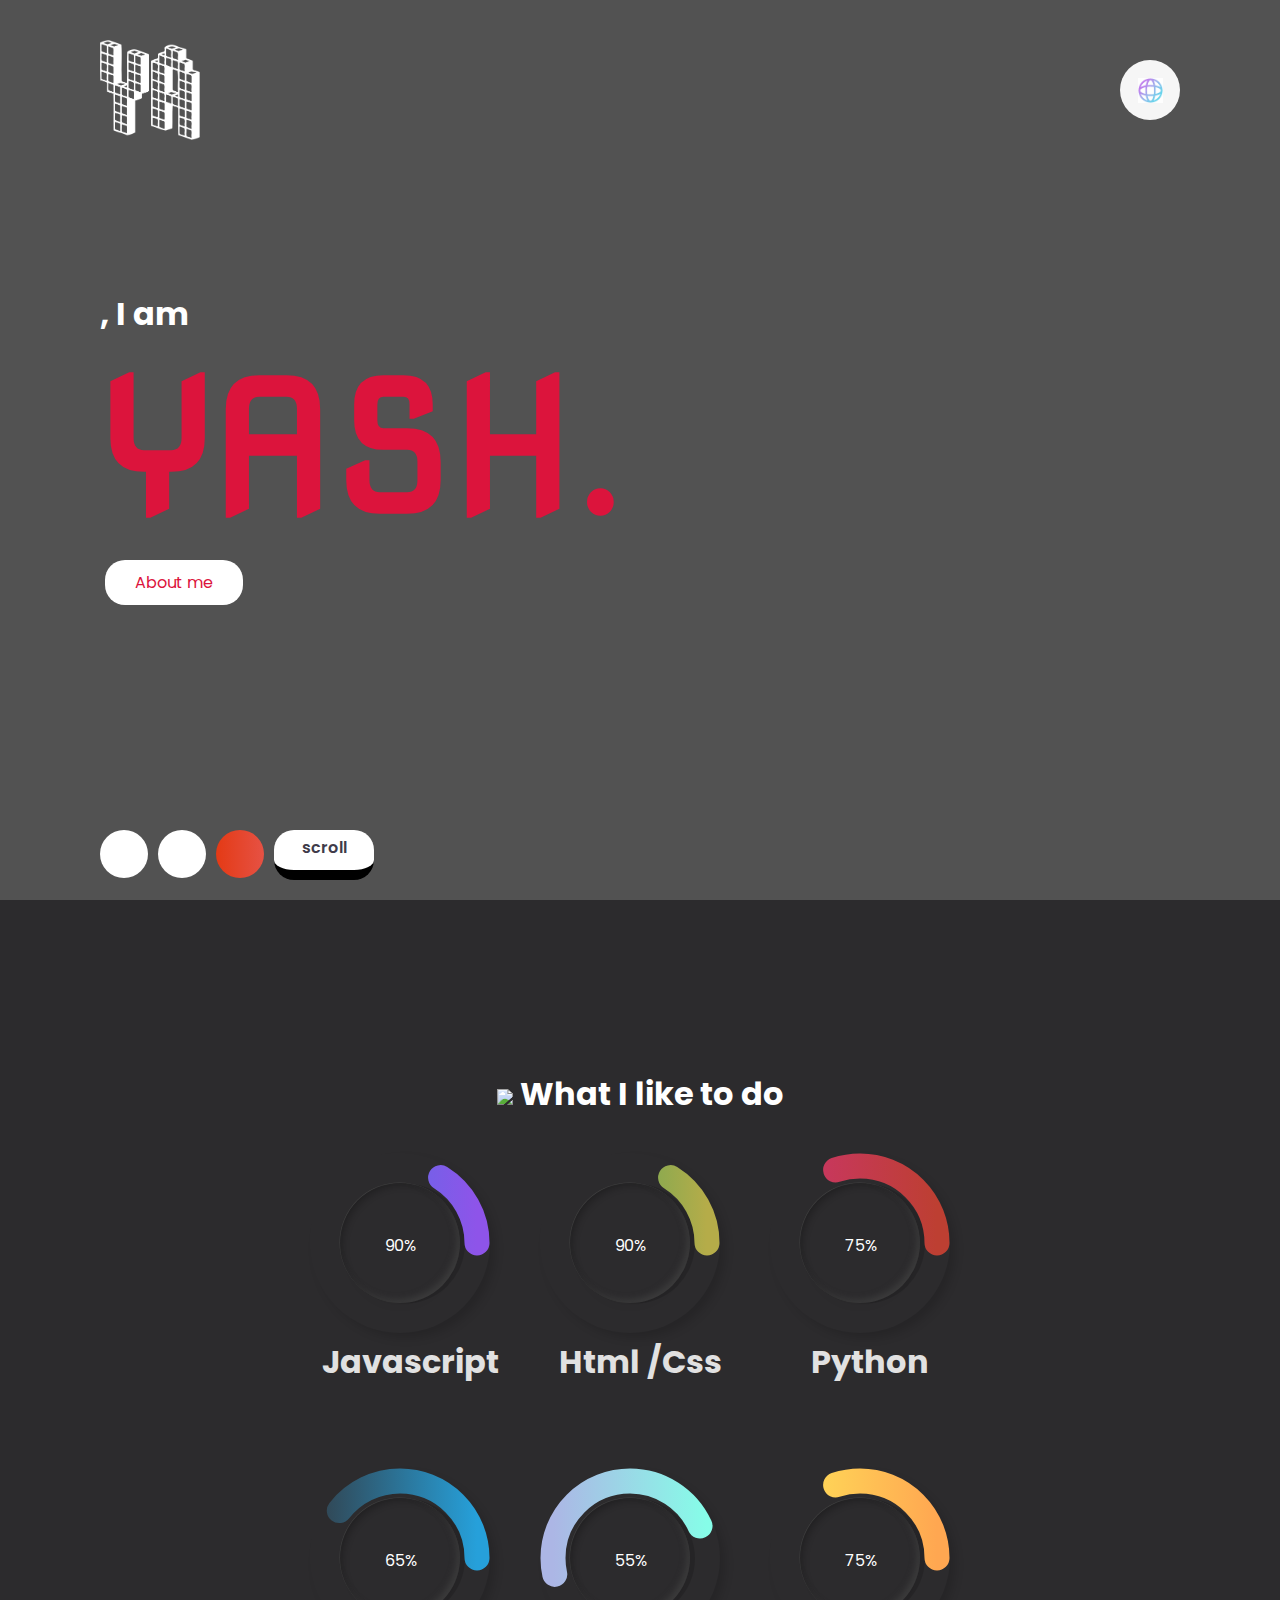
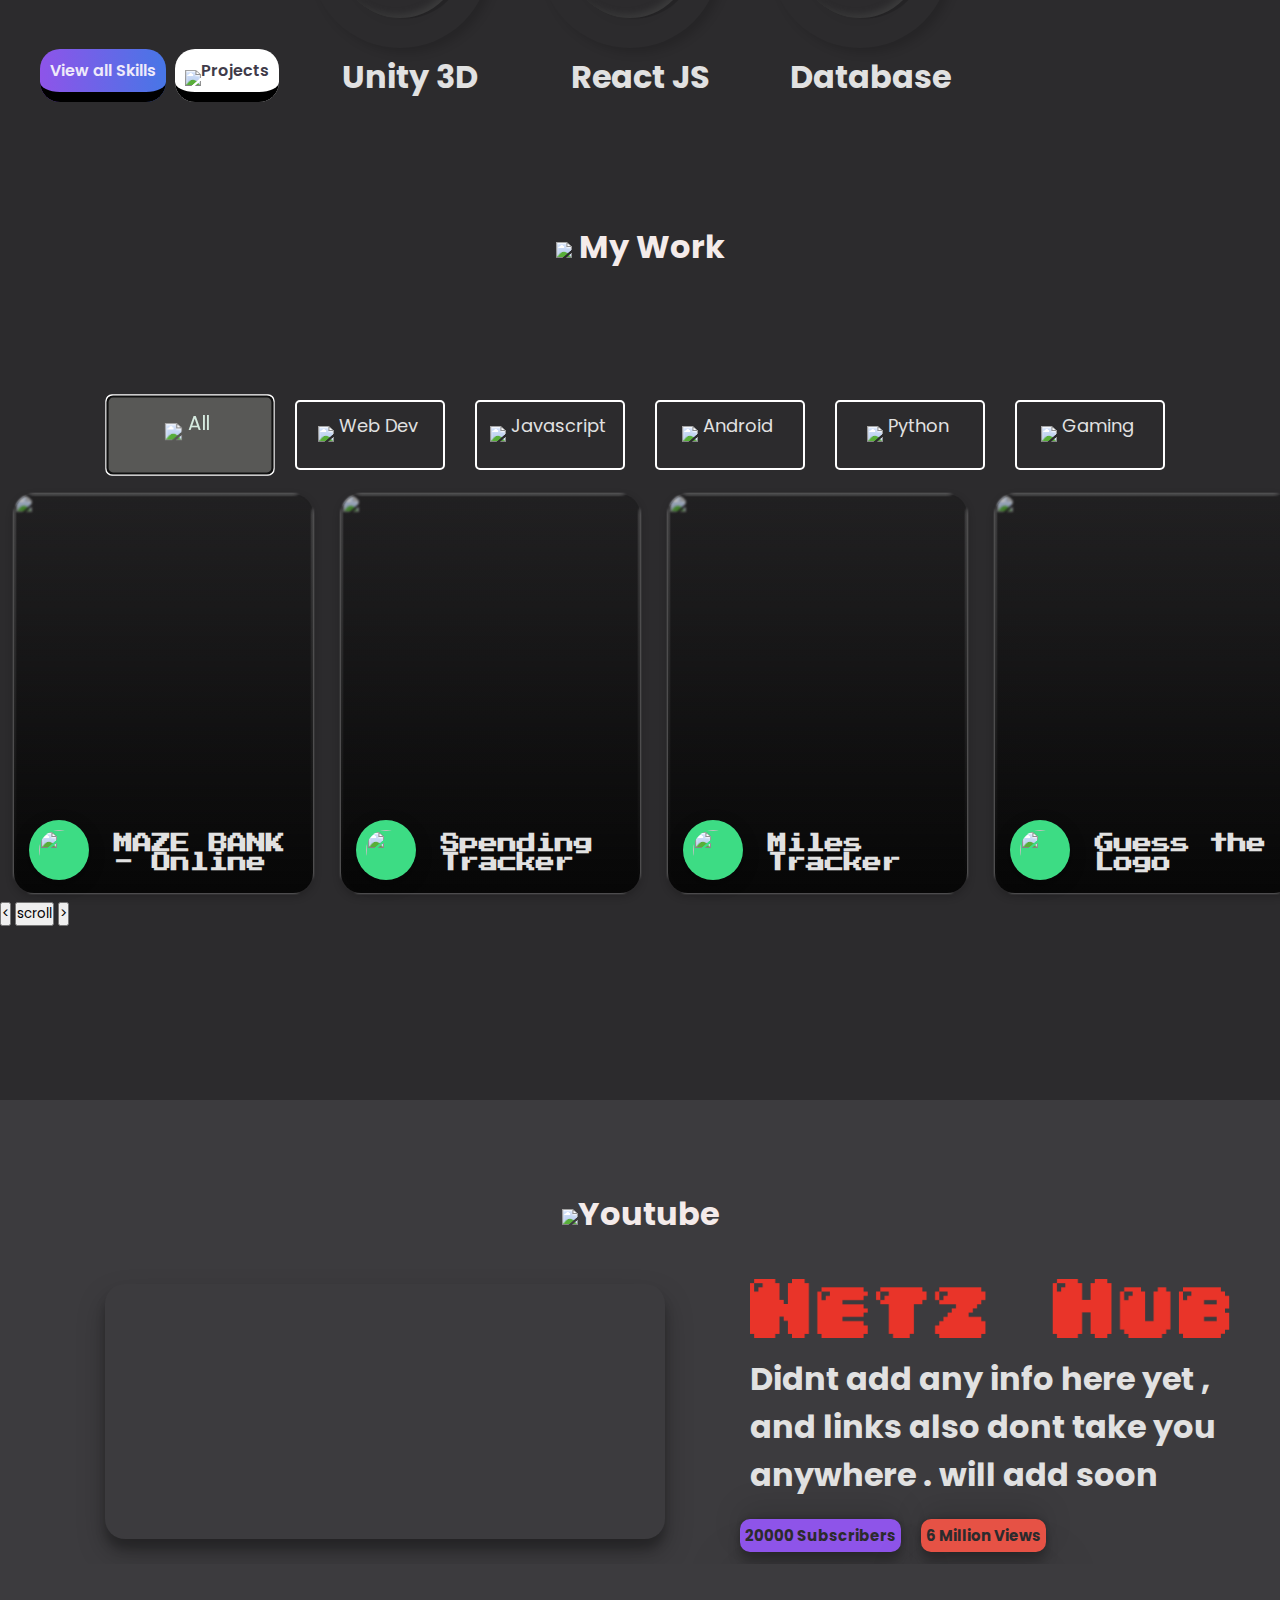
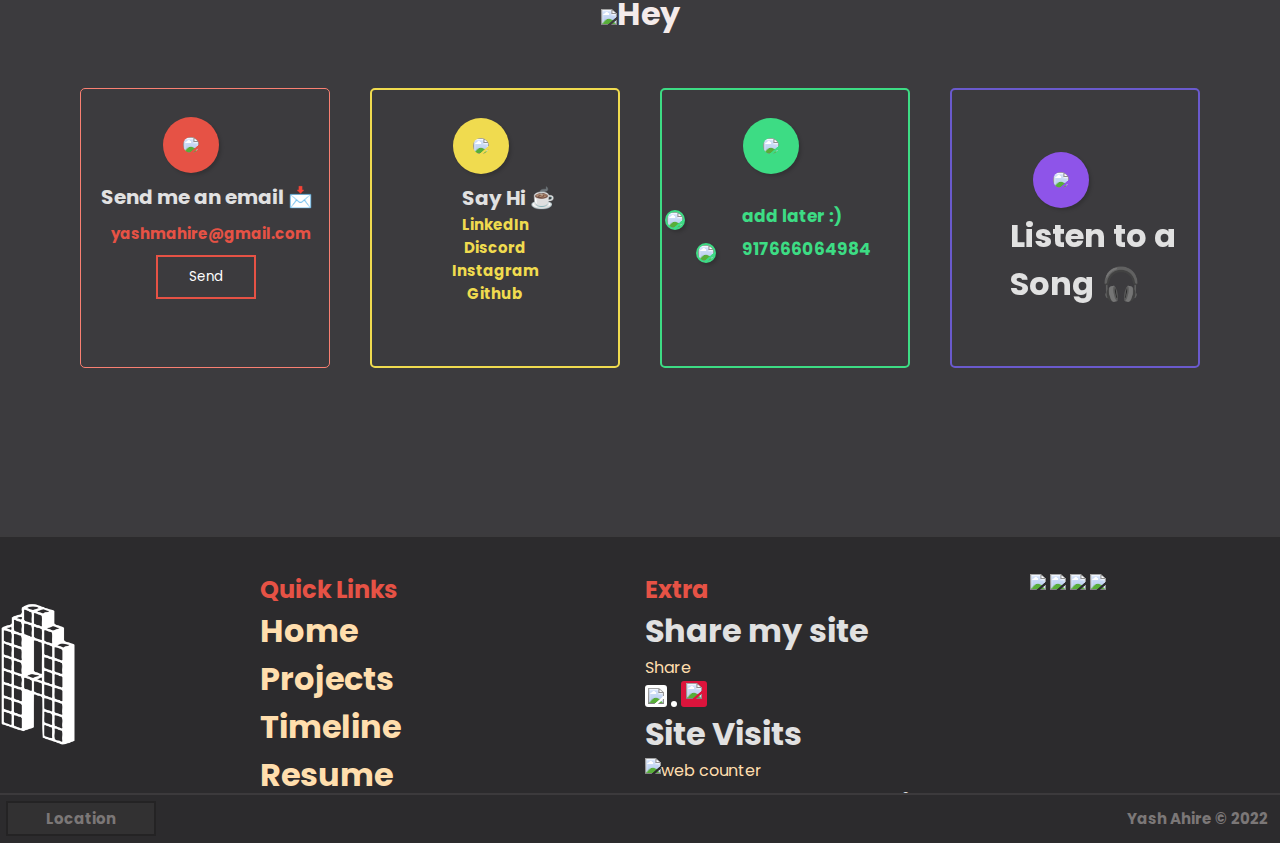
==== commit 5dedfa4a: "Update index.html" ====
--- a/index.html
+++ b/index.html
@@ -790,7 +790,7 @@
 ╚═╝░░╚═╝╚══════╝╚══════╝ -->
 
 <div class="all">
-  <div class="grid1projects">
+
 
     <div class="grid1projects">
 
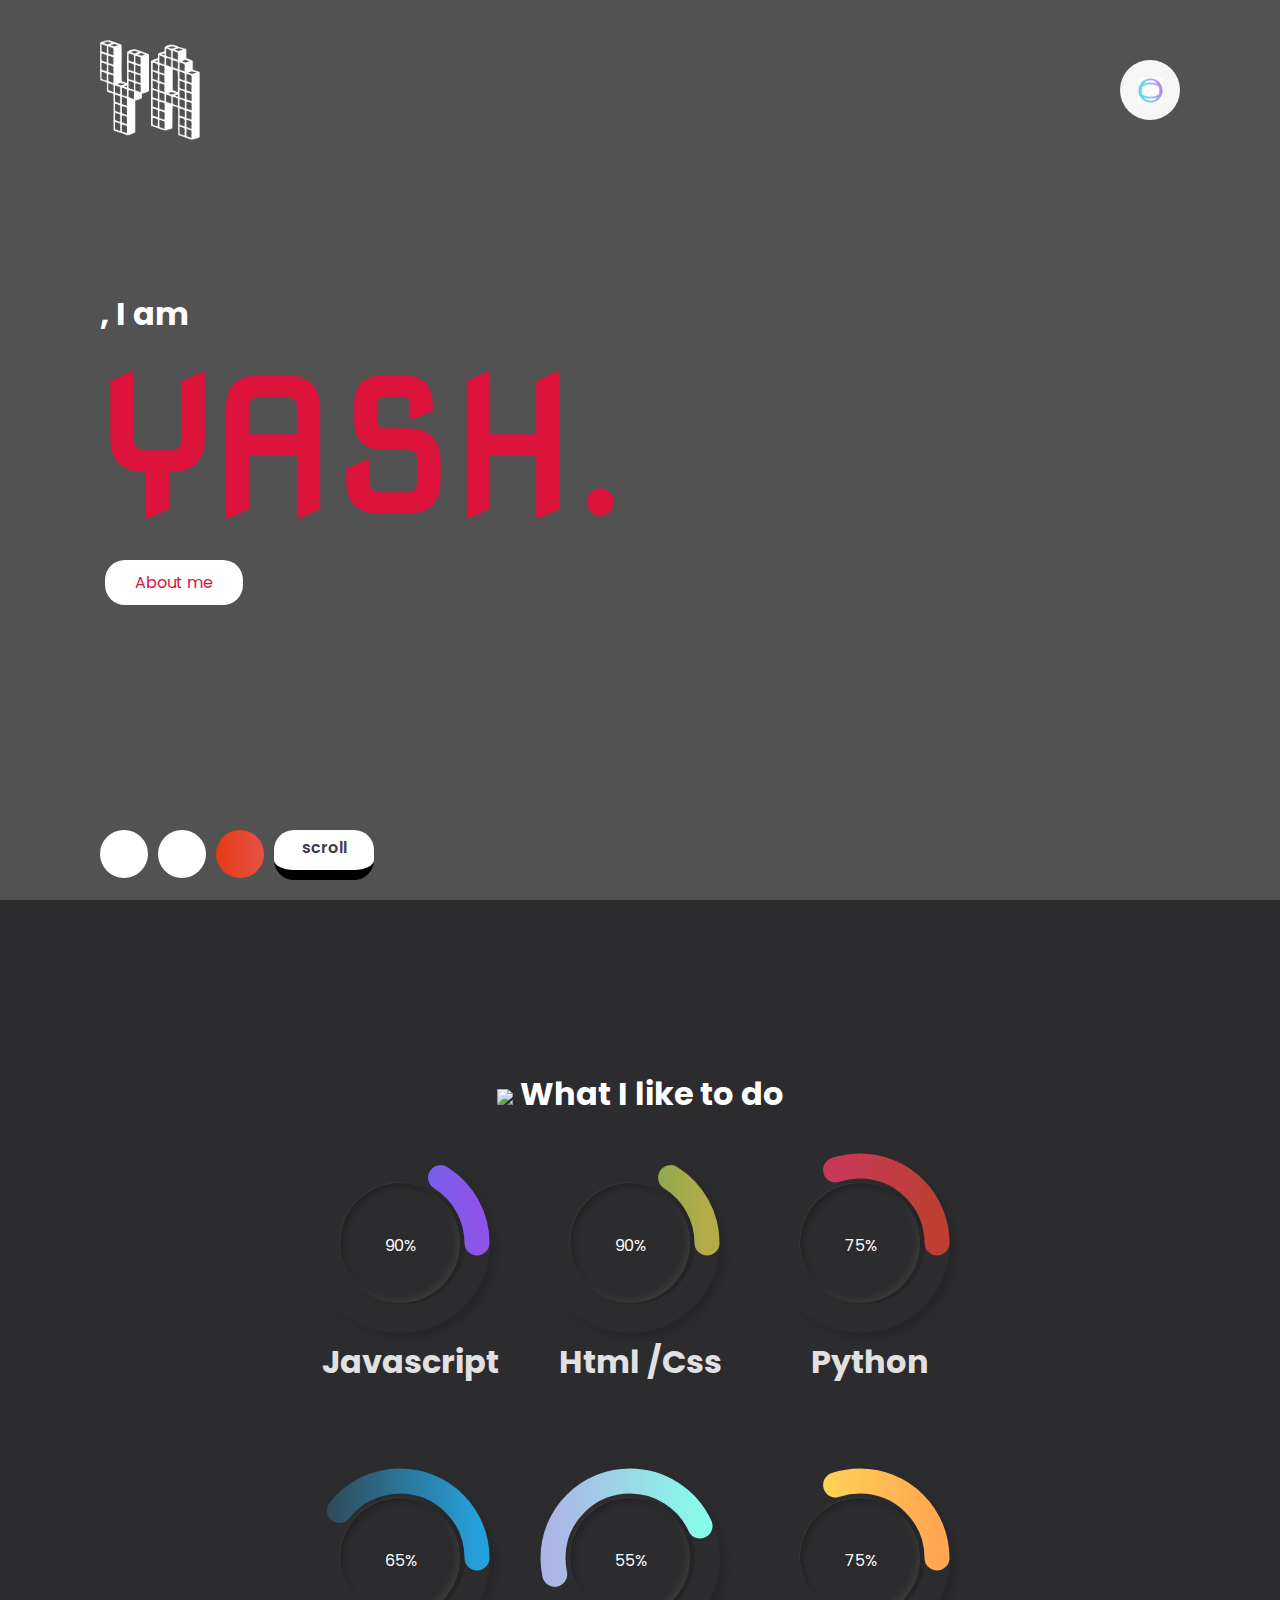
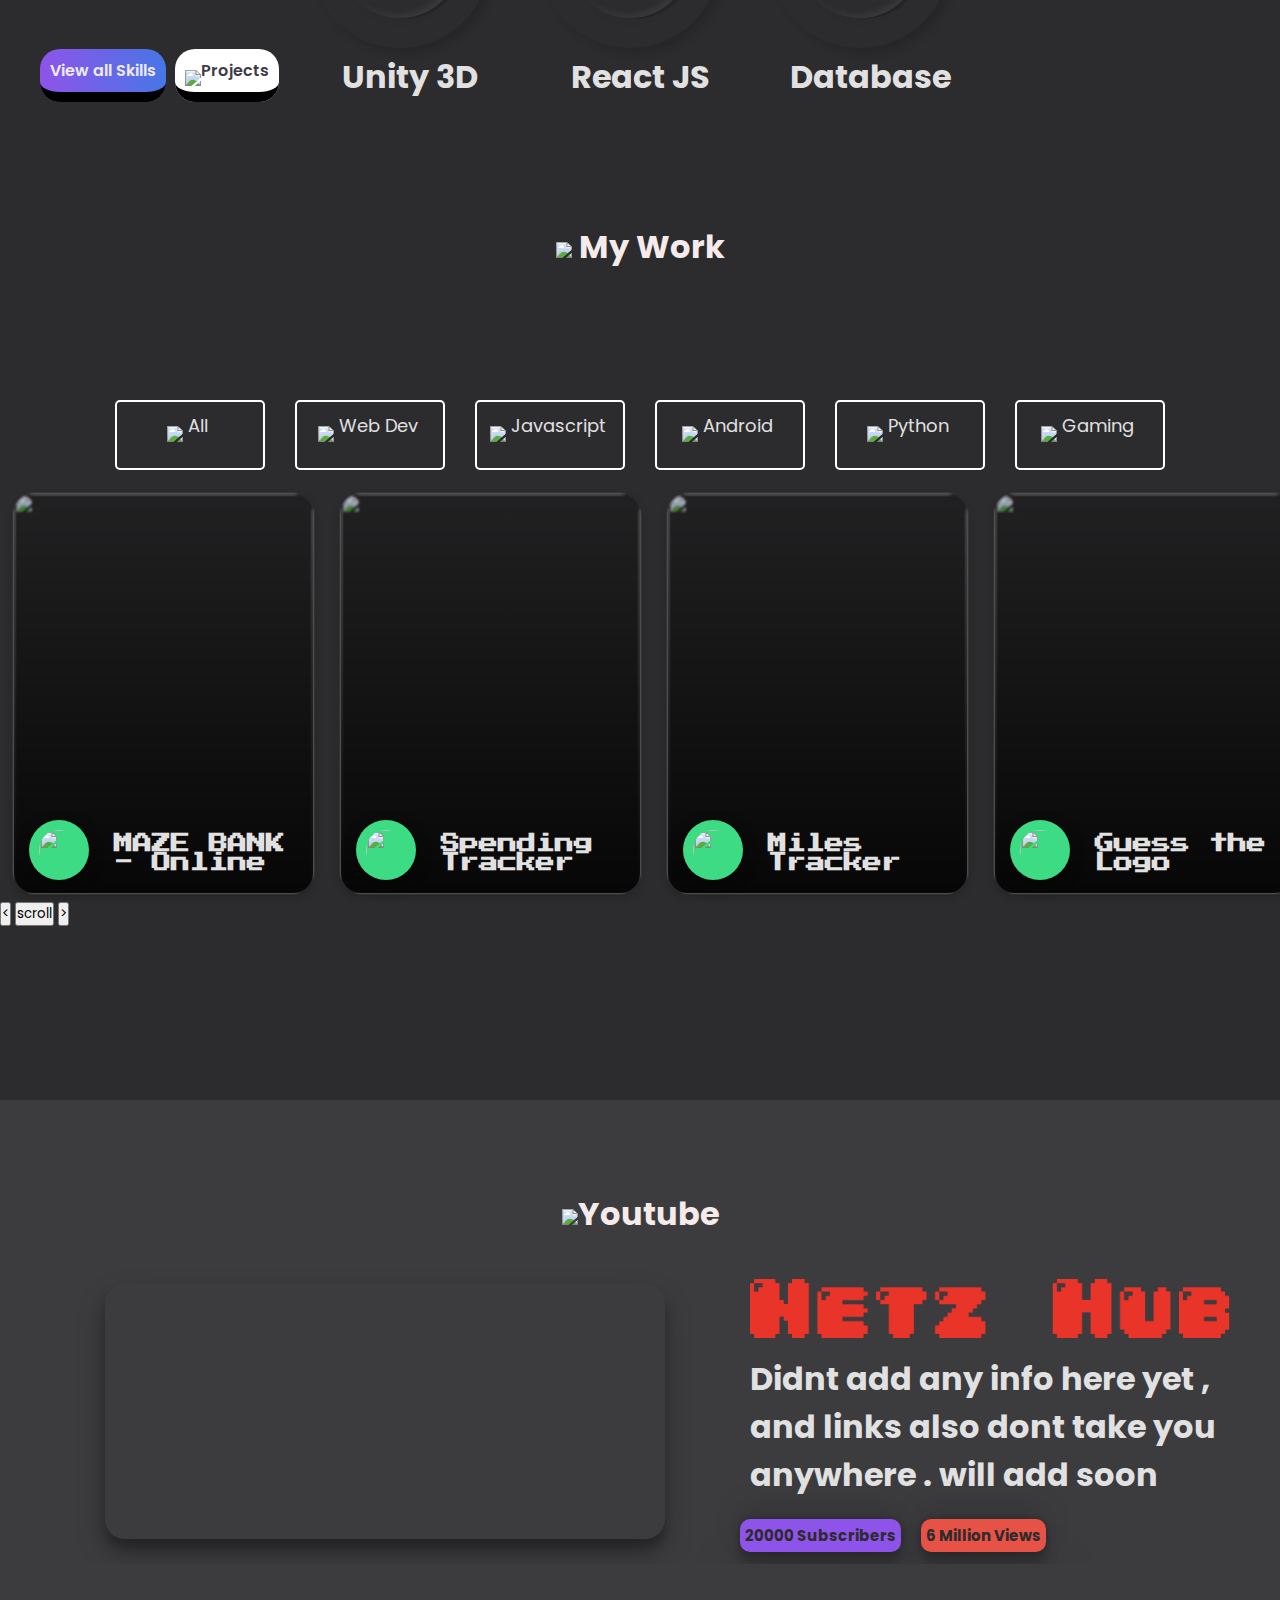
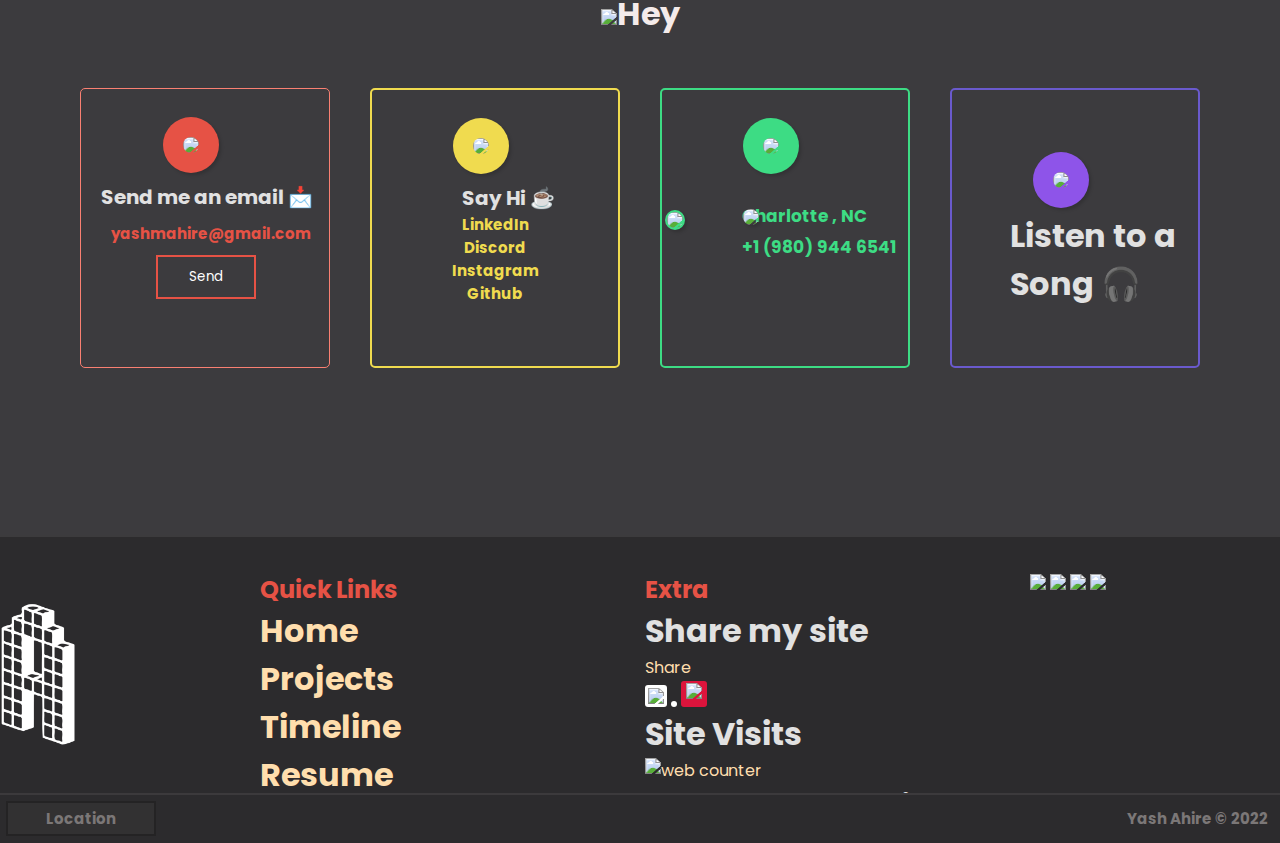
==== commit 4fb28ce5: "Update index.html" ====
--- a/index.html
+++ b/index.html
@@ -940,9 +940,9 @@
         
           
            <img class="conad" id="conad" src="https://img.icons8.com/ios-glyphs/30/000000/marker--v1.png">
-          <h2>  add later :) </h2>
-          <img class="conad" id="conad1" src="https://img.icons8.com/ios-glyphs/30/000000/phone--v1.png">
-          <h3>    917666064984</h3>
+          <h2>  Charlotte , NC </h2>
+          <img class="conad"  d="conad1" src="https://img.icons8.com/ios-glyphs/30/000000/phone--v1.png">
+          <h3>+1 (980) 944 6541</h3>
        
         
         
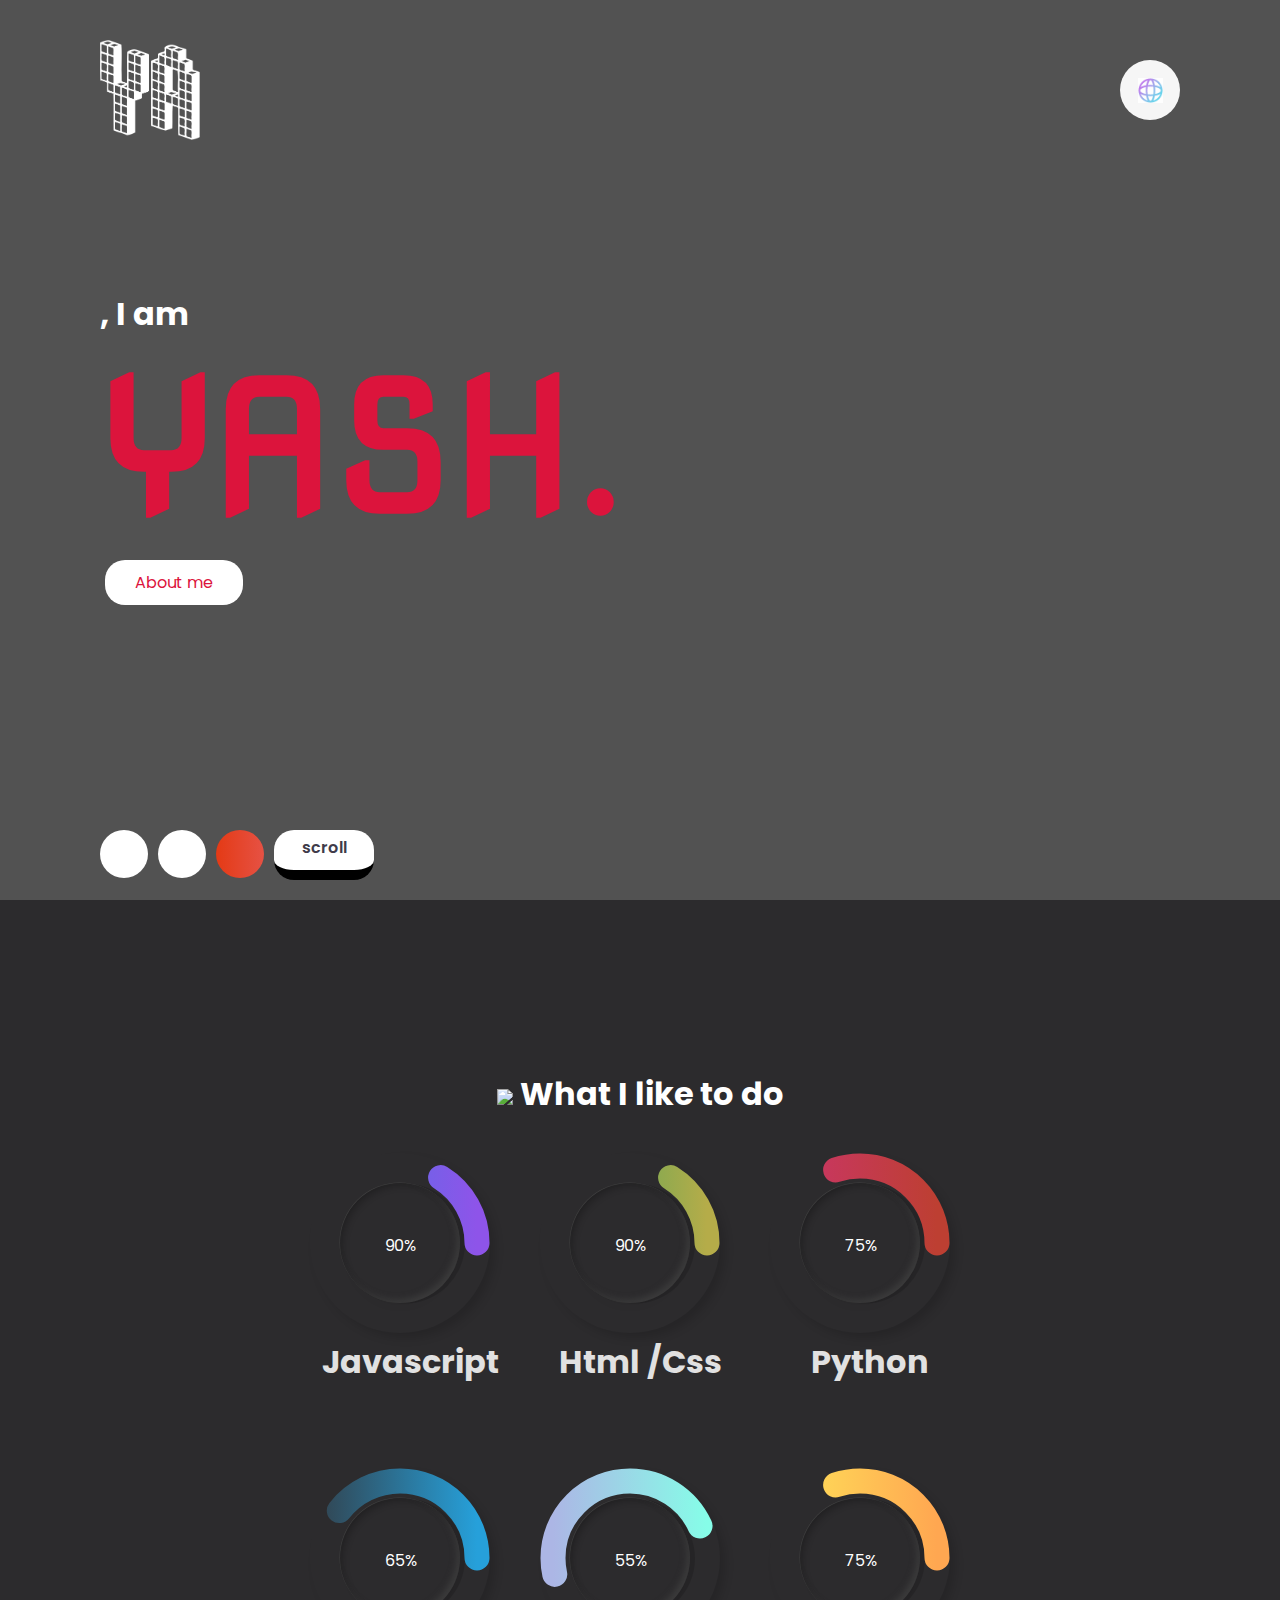
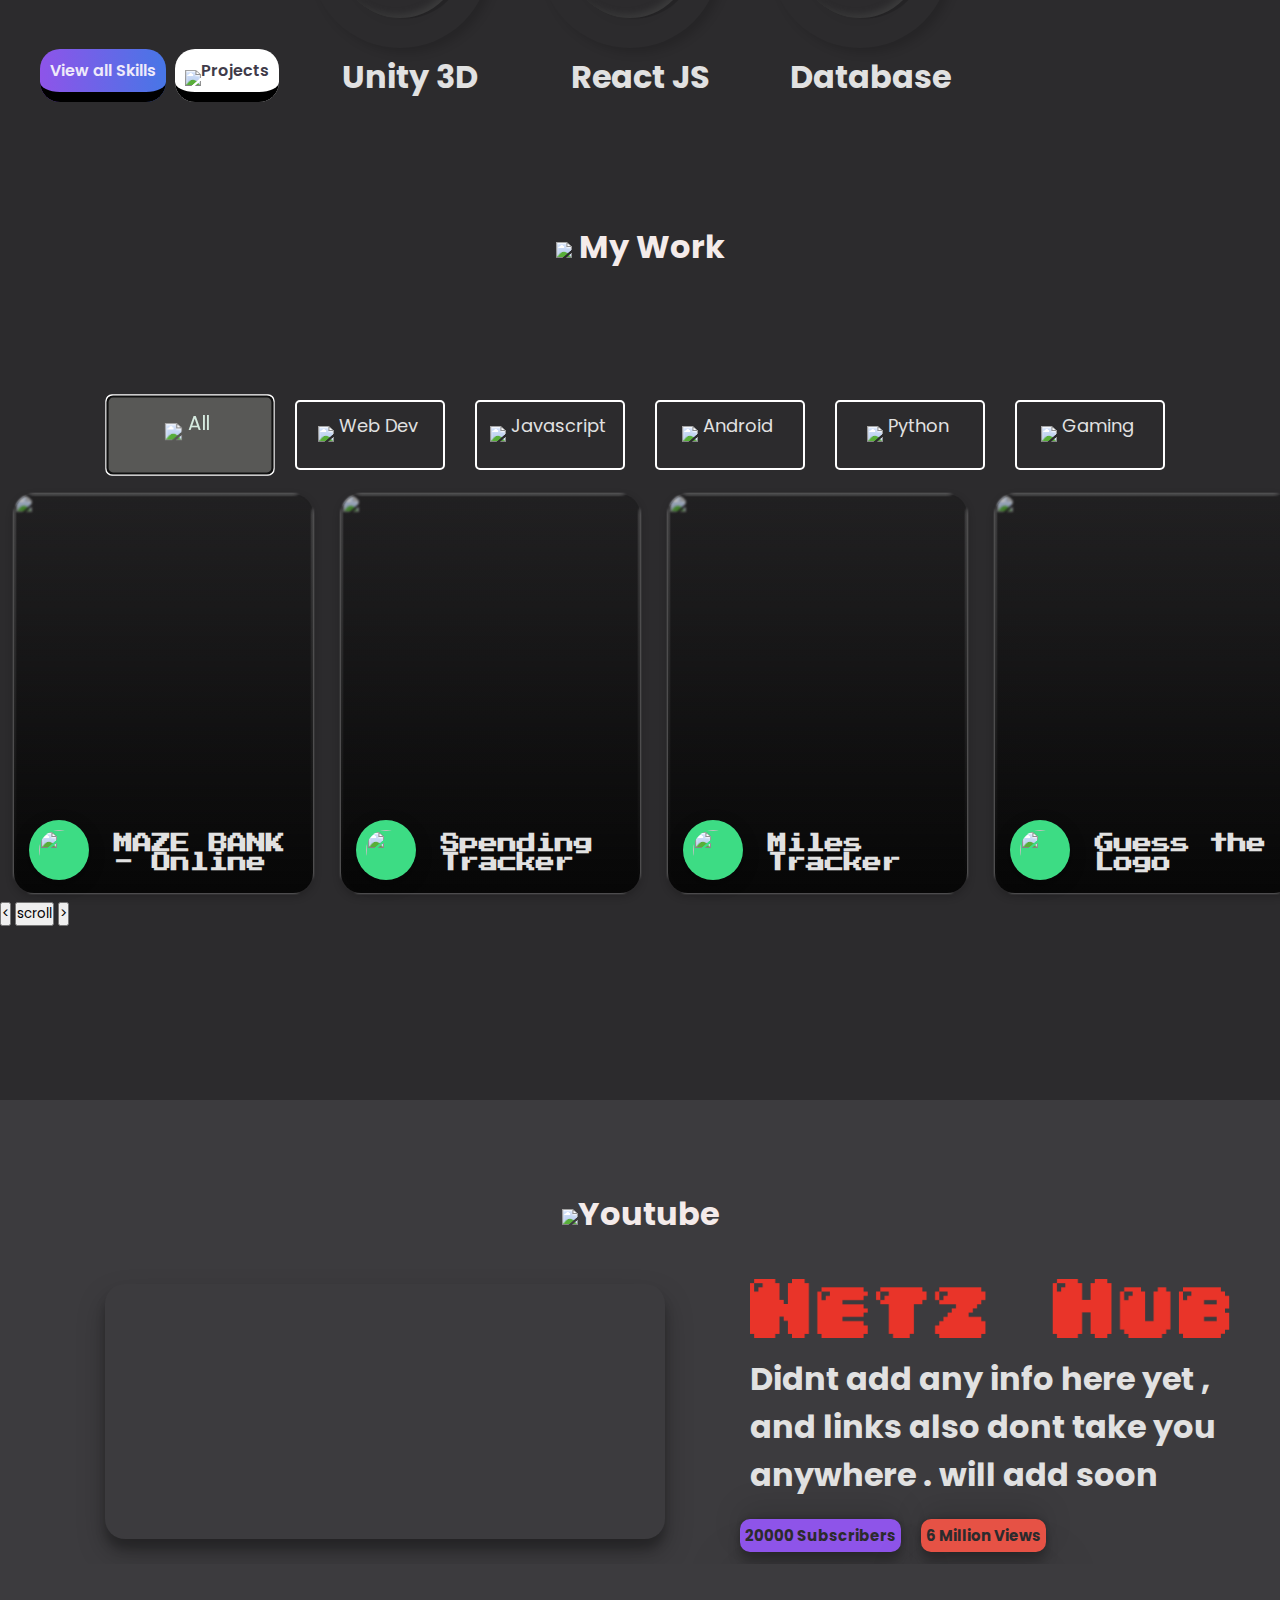
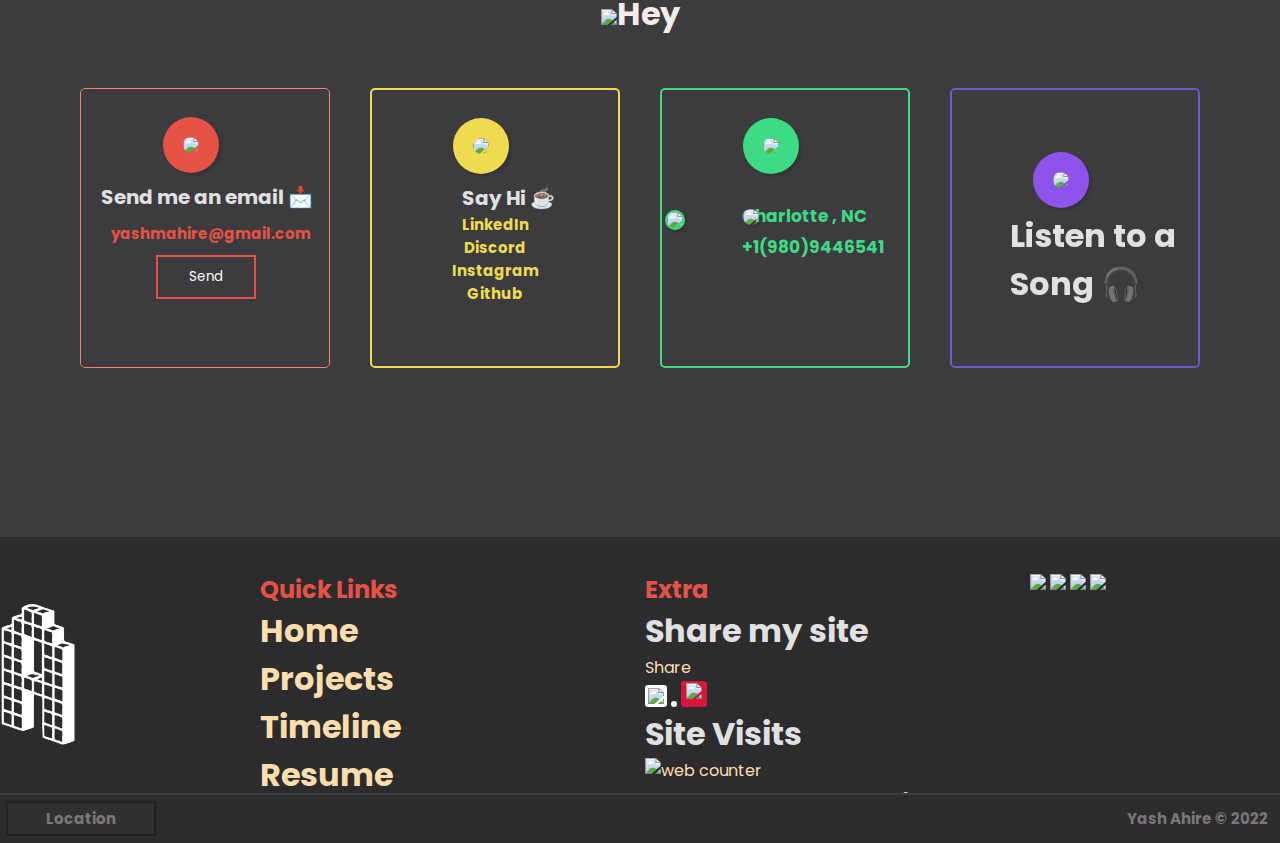
==== commit 7b4d001e: "Update index.html" ====
--- a/index.html
+++ b/index.html
@@ -942,7 +942,7 @@
            <img class="conad" id="conad" src="https://img.icons8.com/ios-glyphs/30/000000/marker--v1.png">
           <h2>  Charlotte , NC </h2>
           <img class="conad"  d="conad1" src="https://img.icons8.com/ios-glyphs/30/000000/phone--v1.png">
-          <h3>+1 (980) 944 6541</h3>
+          <h3>+1(980)9446541</h3>
        
         
         
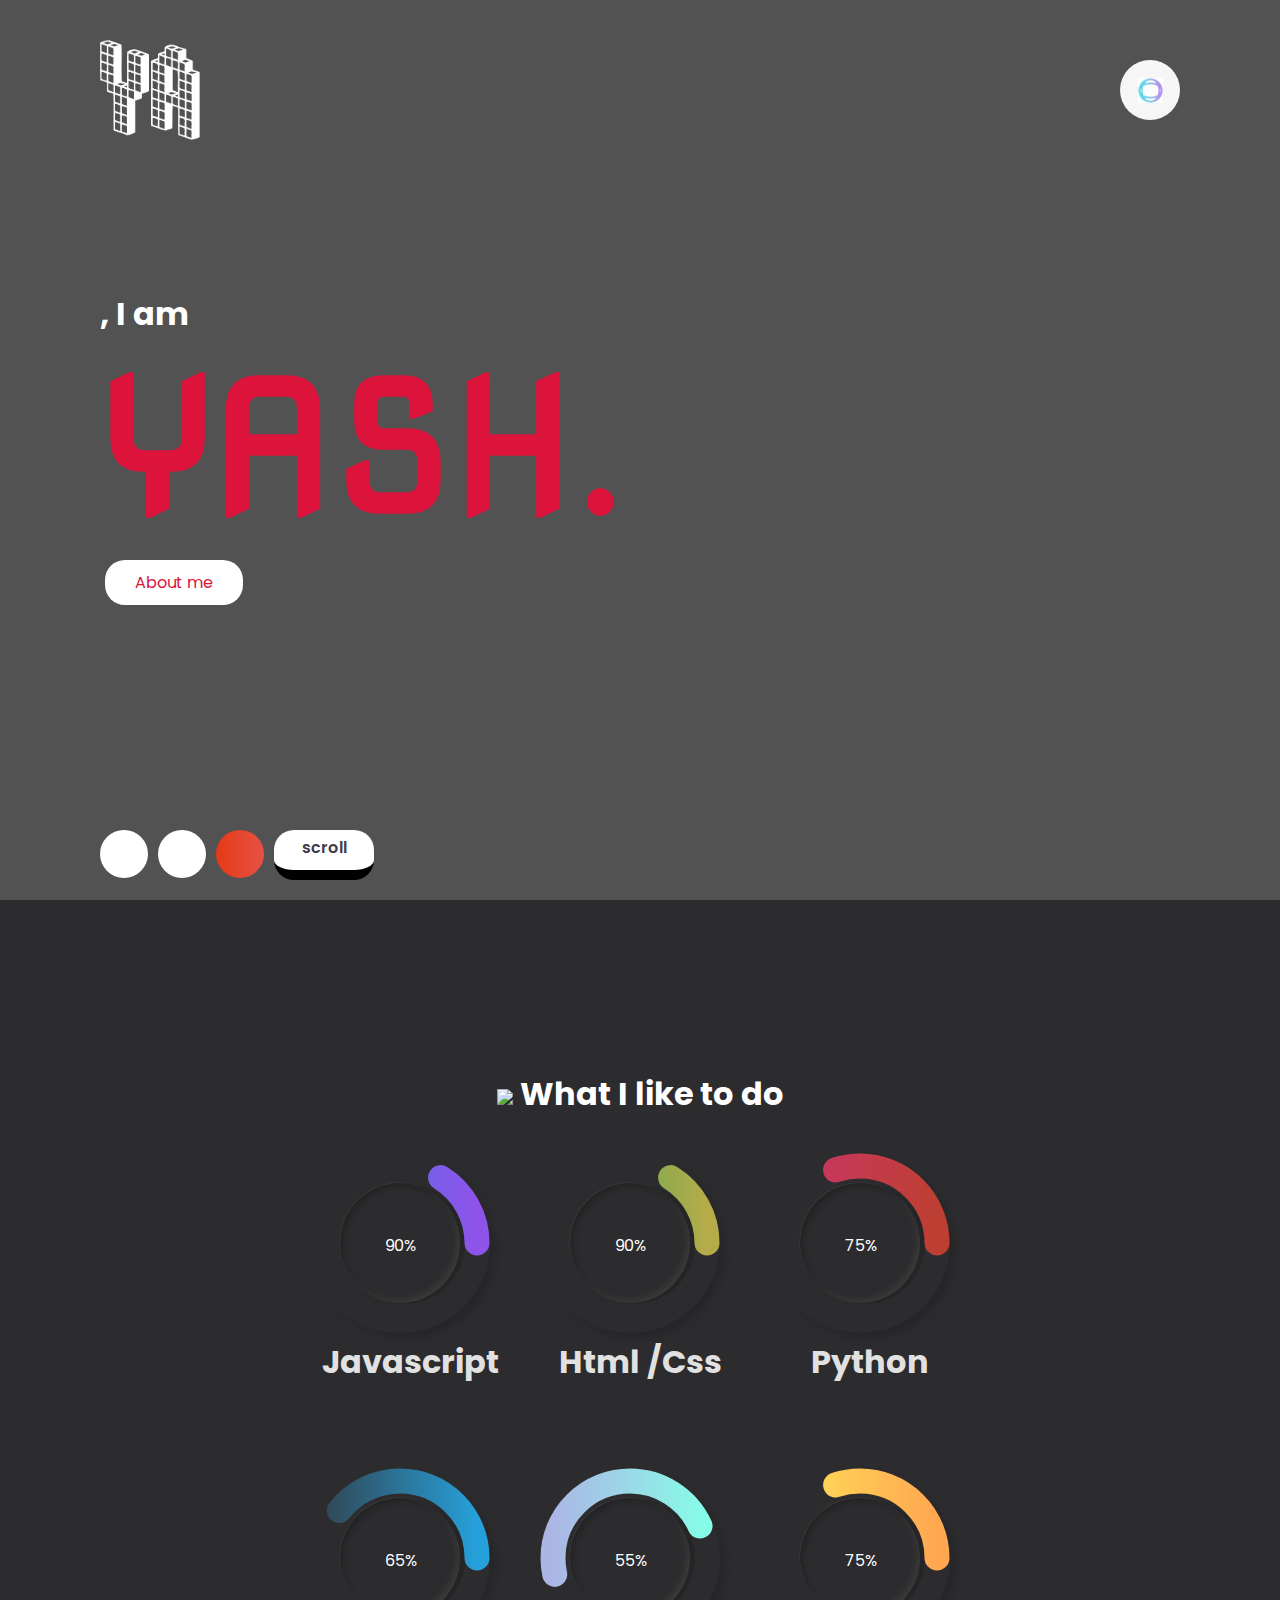
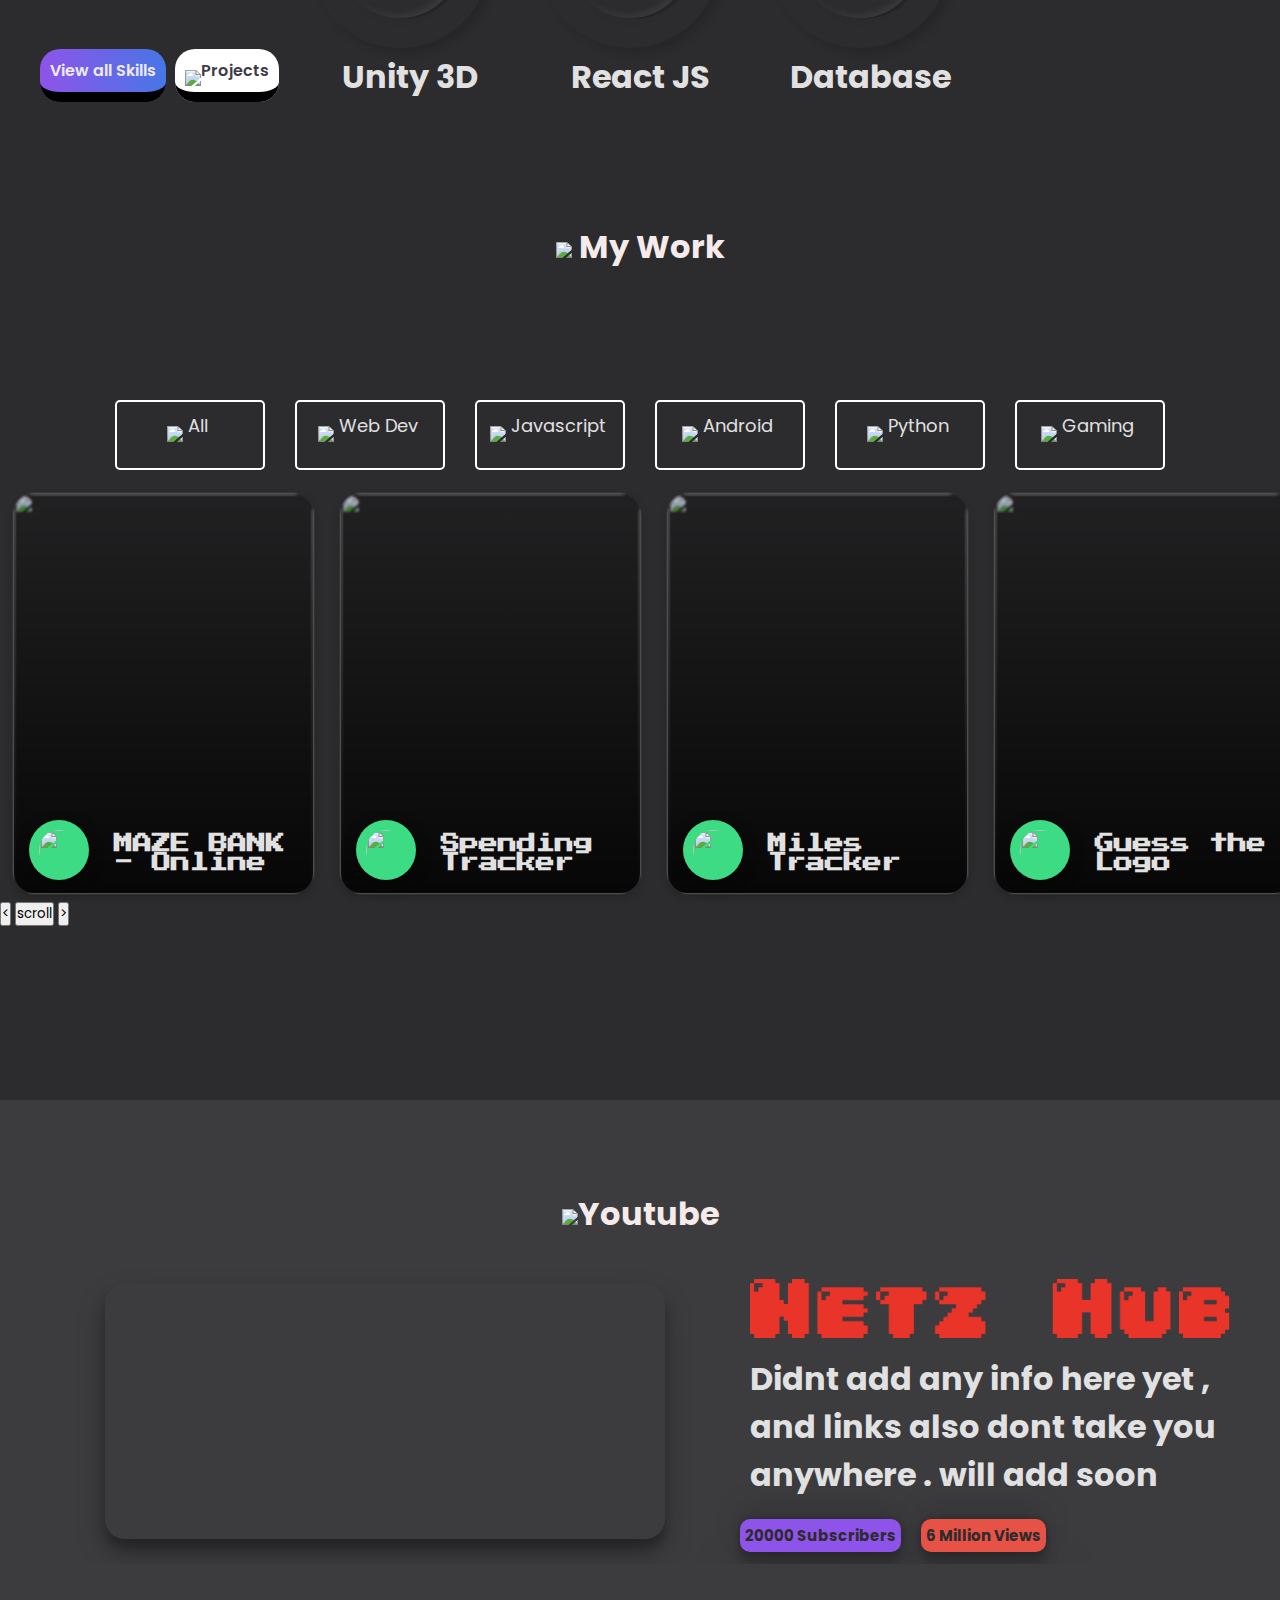
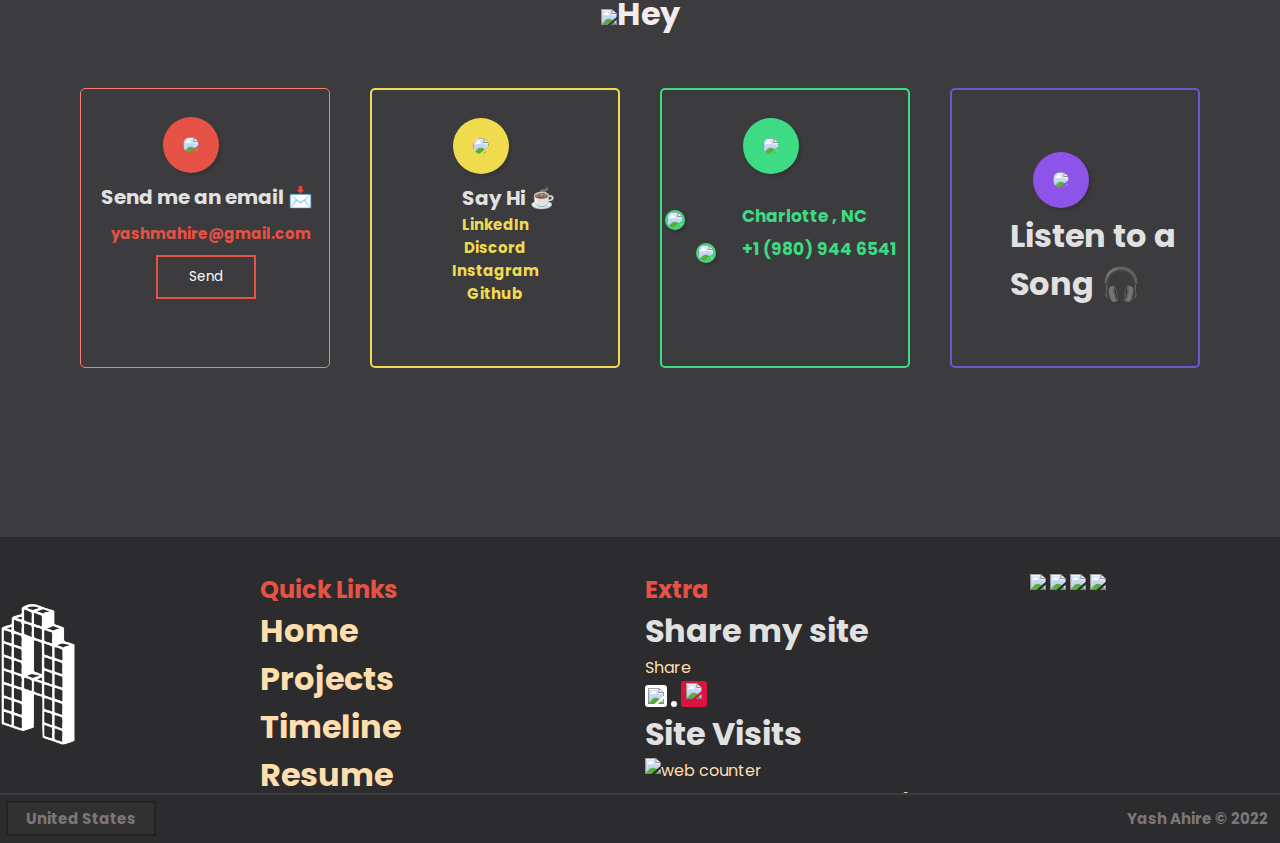
==== commit b41a789b: "Update index.html" ====
--- a/index.html
+++ b/index.html
@@ -941,8 +941,8 @@
           
            <img class="conad" id="conad" src="https://img.icons8.com/ios-glyphs/30/000000/marker--v1.png">
           <h2>  Charlotte , NC </h2>
-          <img class="conad"  d="conad1" src="https://img.icons8.com/ios-glyphs/30/000000/phone--v1.png">
-          <h3>+1(980)9446541</h3>
+          <img class="conad"  id="conad1" src="https://img.icons8.com/ios-glyphs/30/000000/phone--v1.png">
+          <h3>+1 (980) 944 6541</h3>
        
         
         
@@ -1033,7 +1033,7 @@
       </div>
       <div class="footerg2">
         <h1>Yash Ahire © 2022</h1>
-        <h2>Location</h2>
+        <h2>United States</h2>
       </div>
 
     </div>
